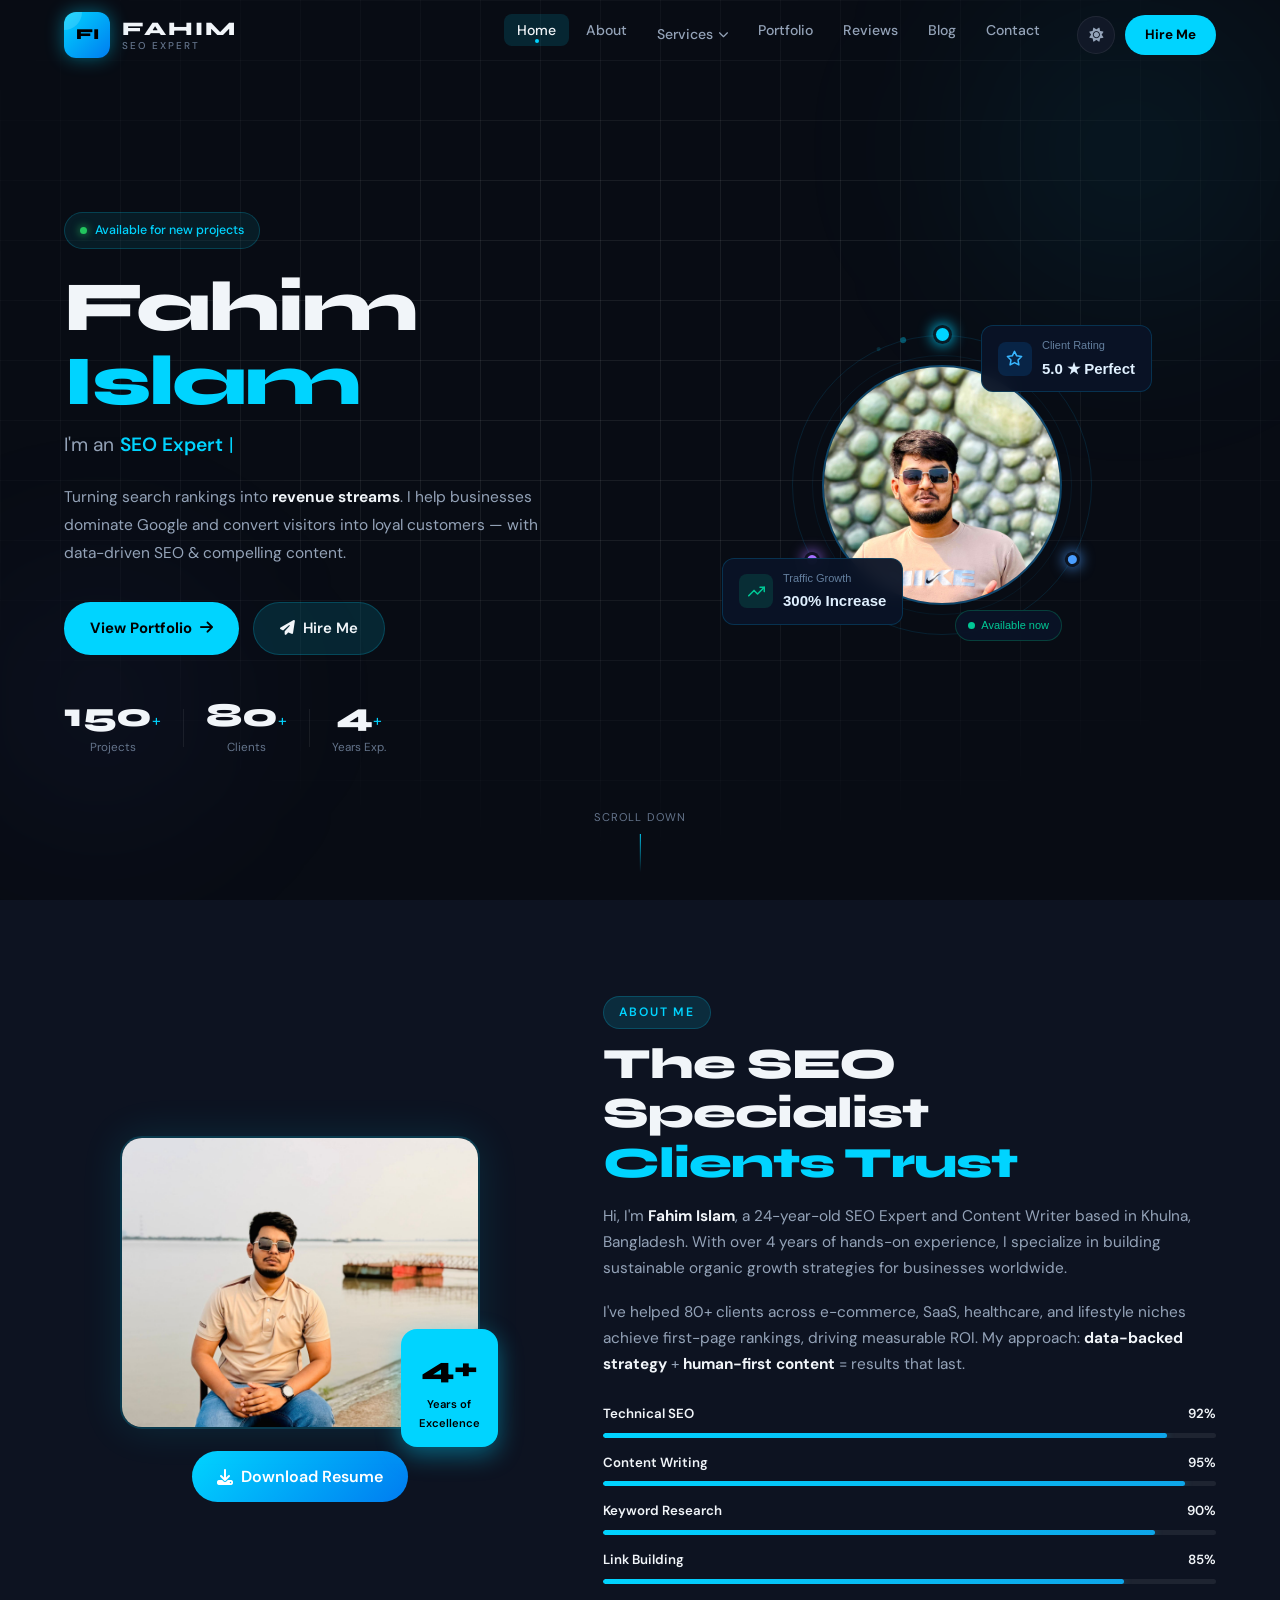
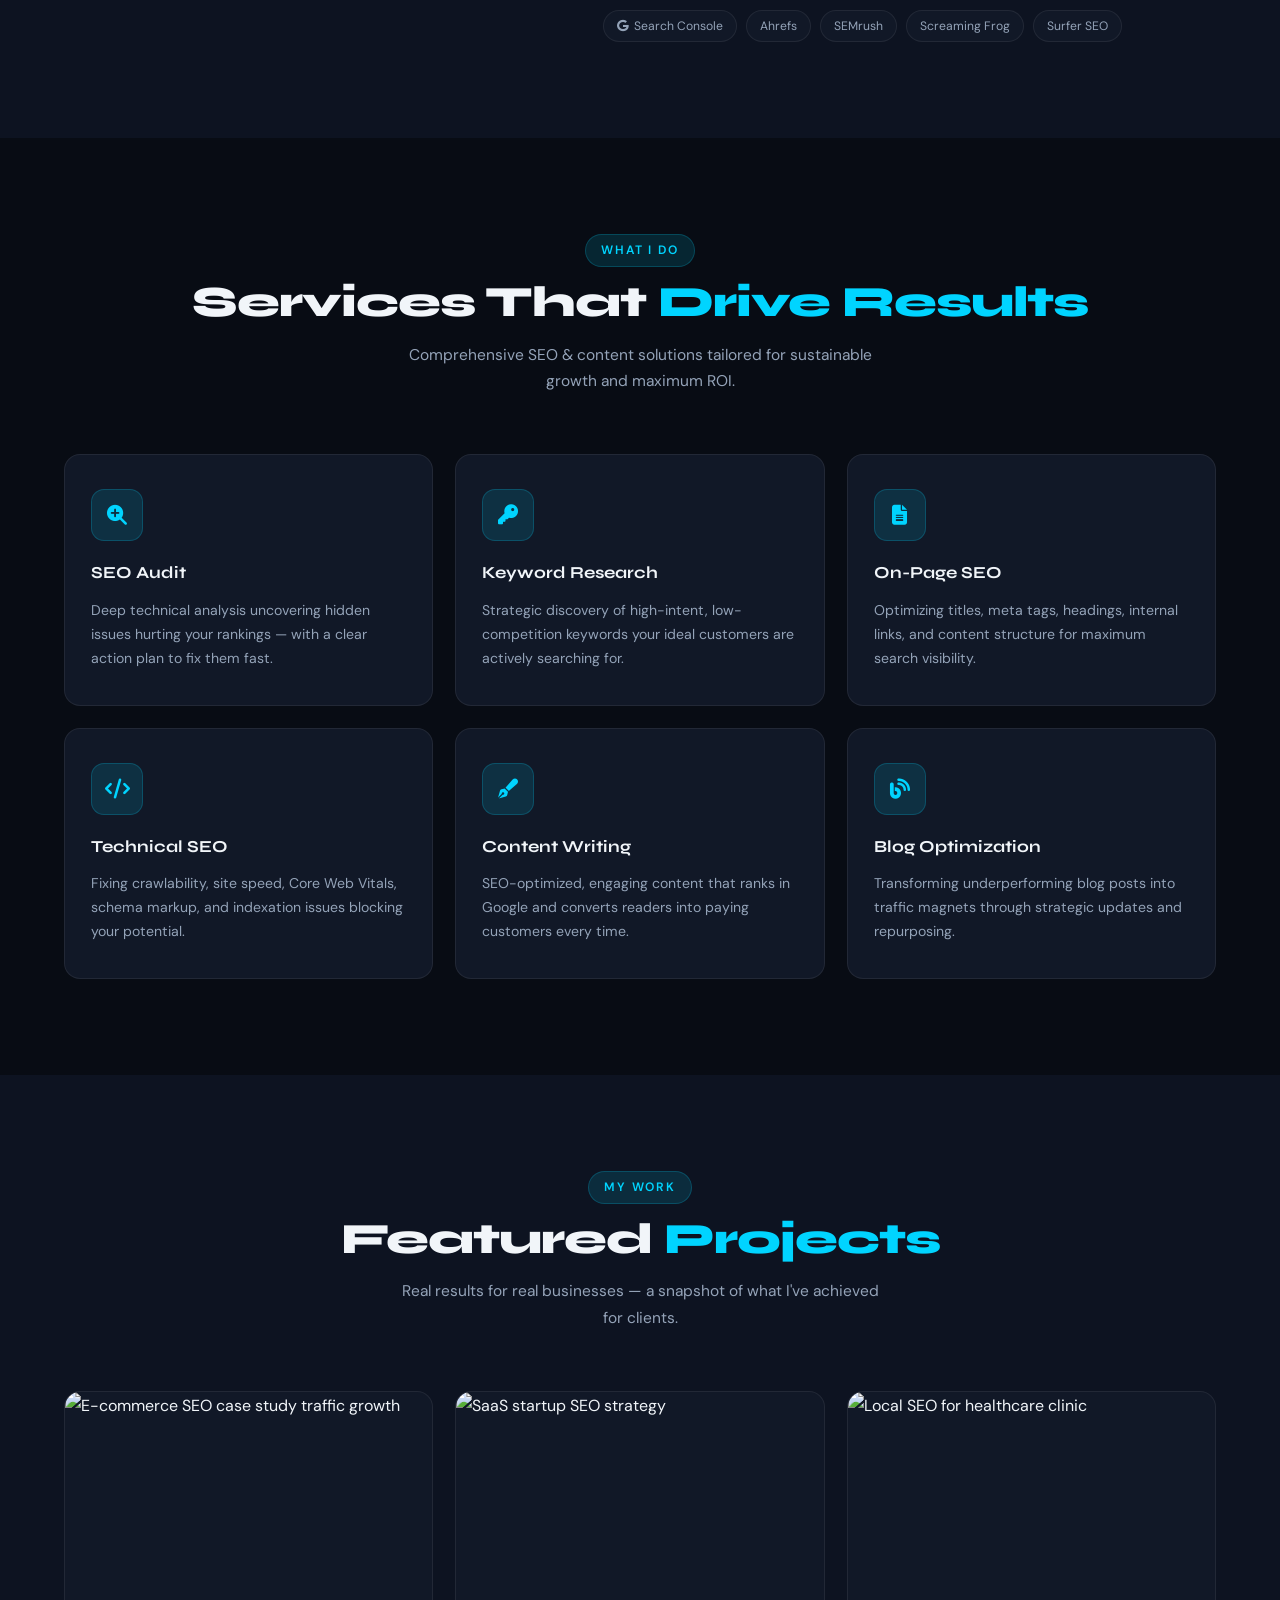
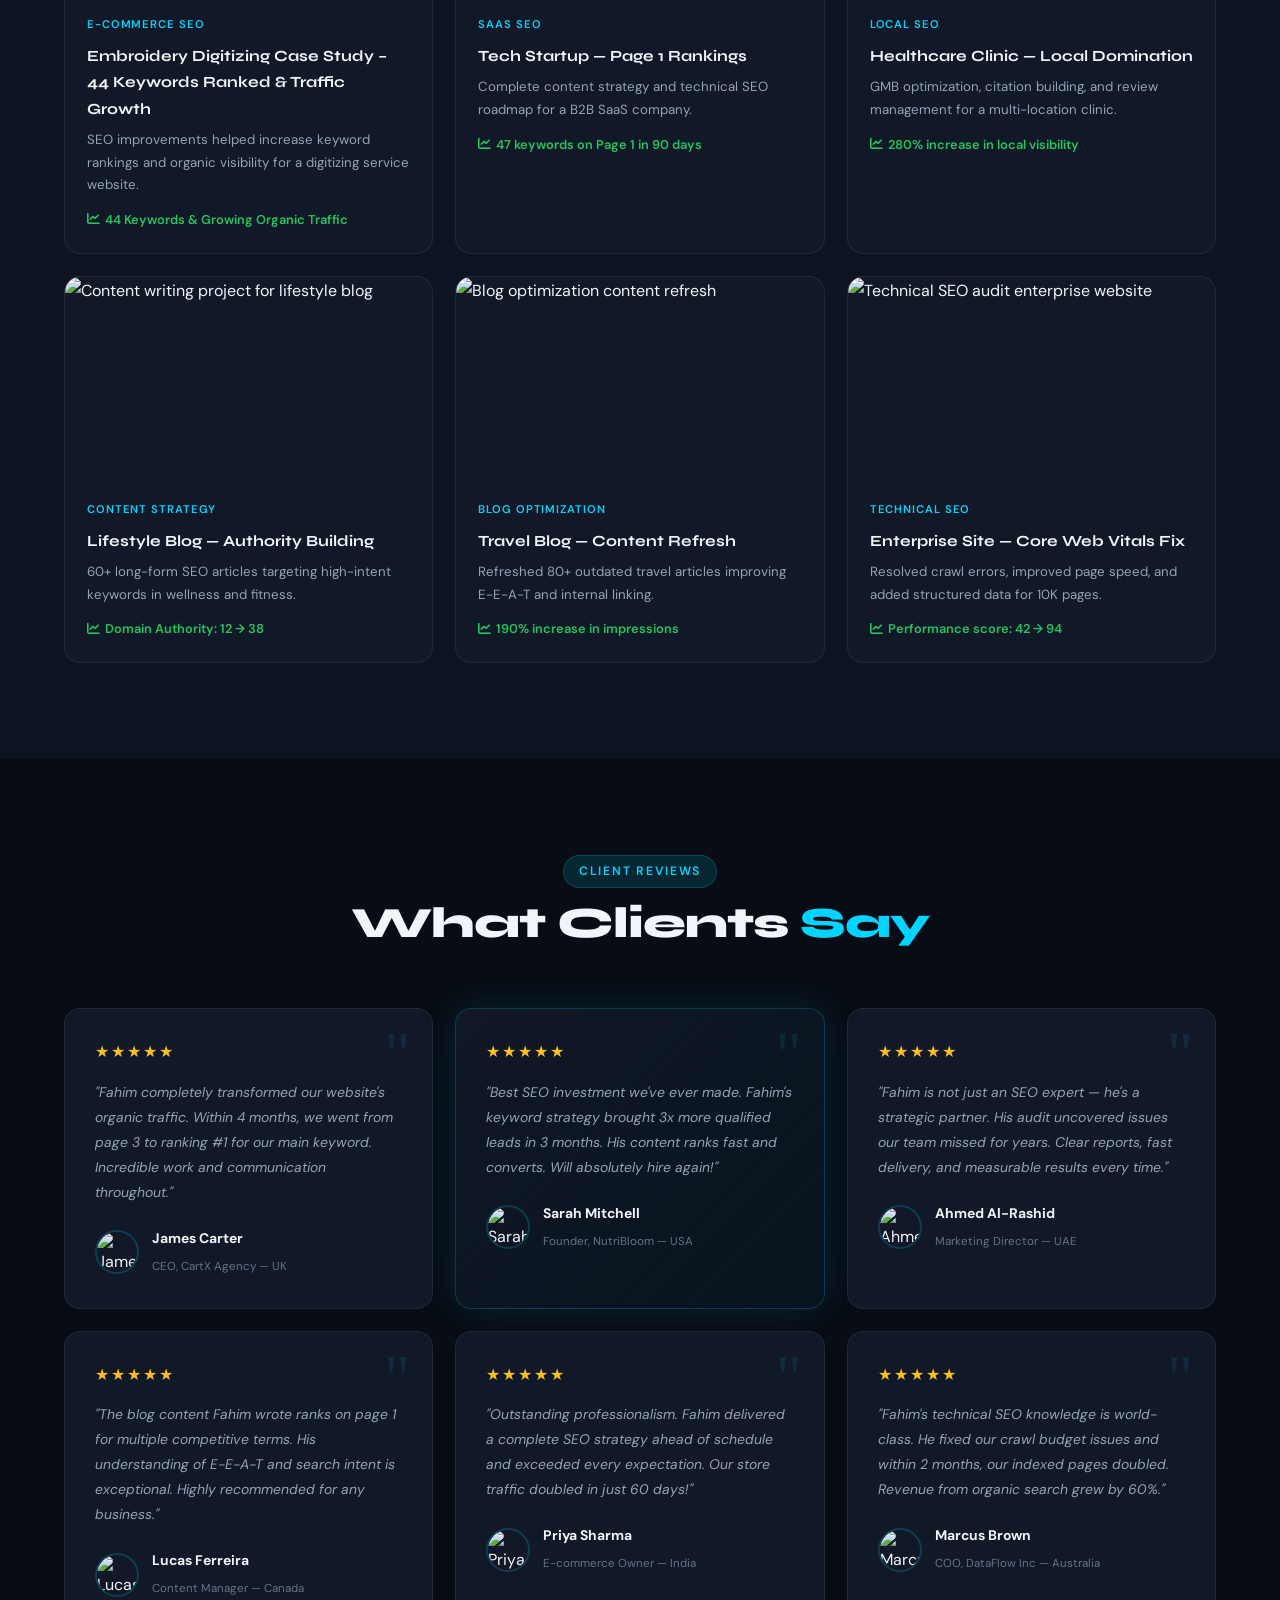
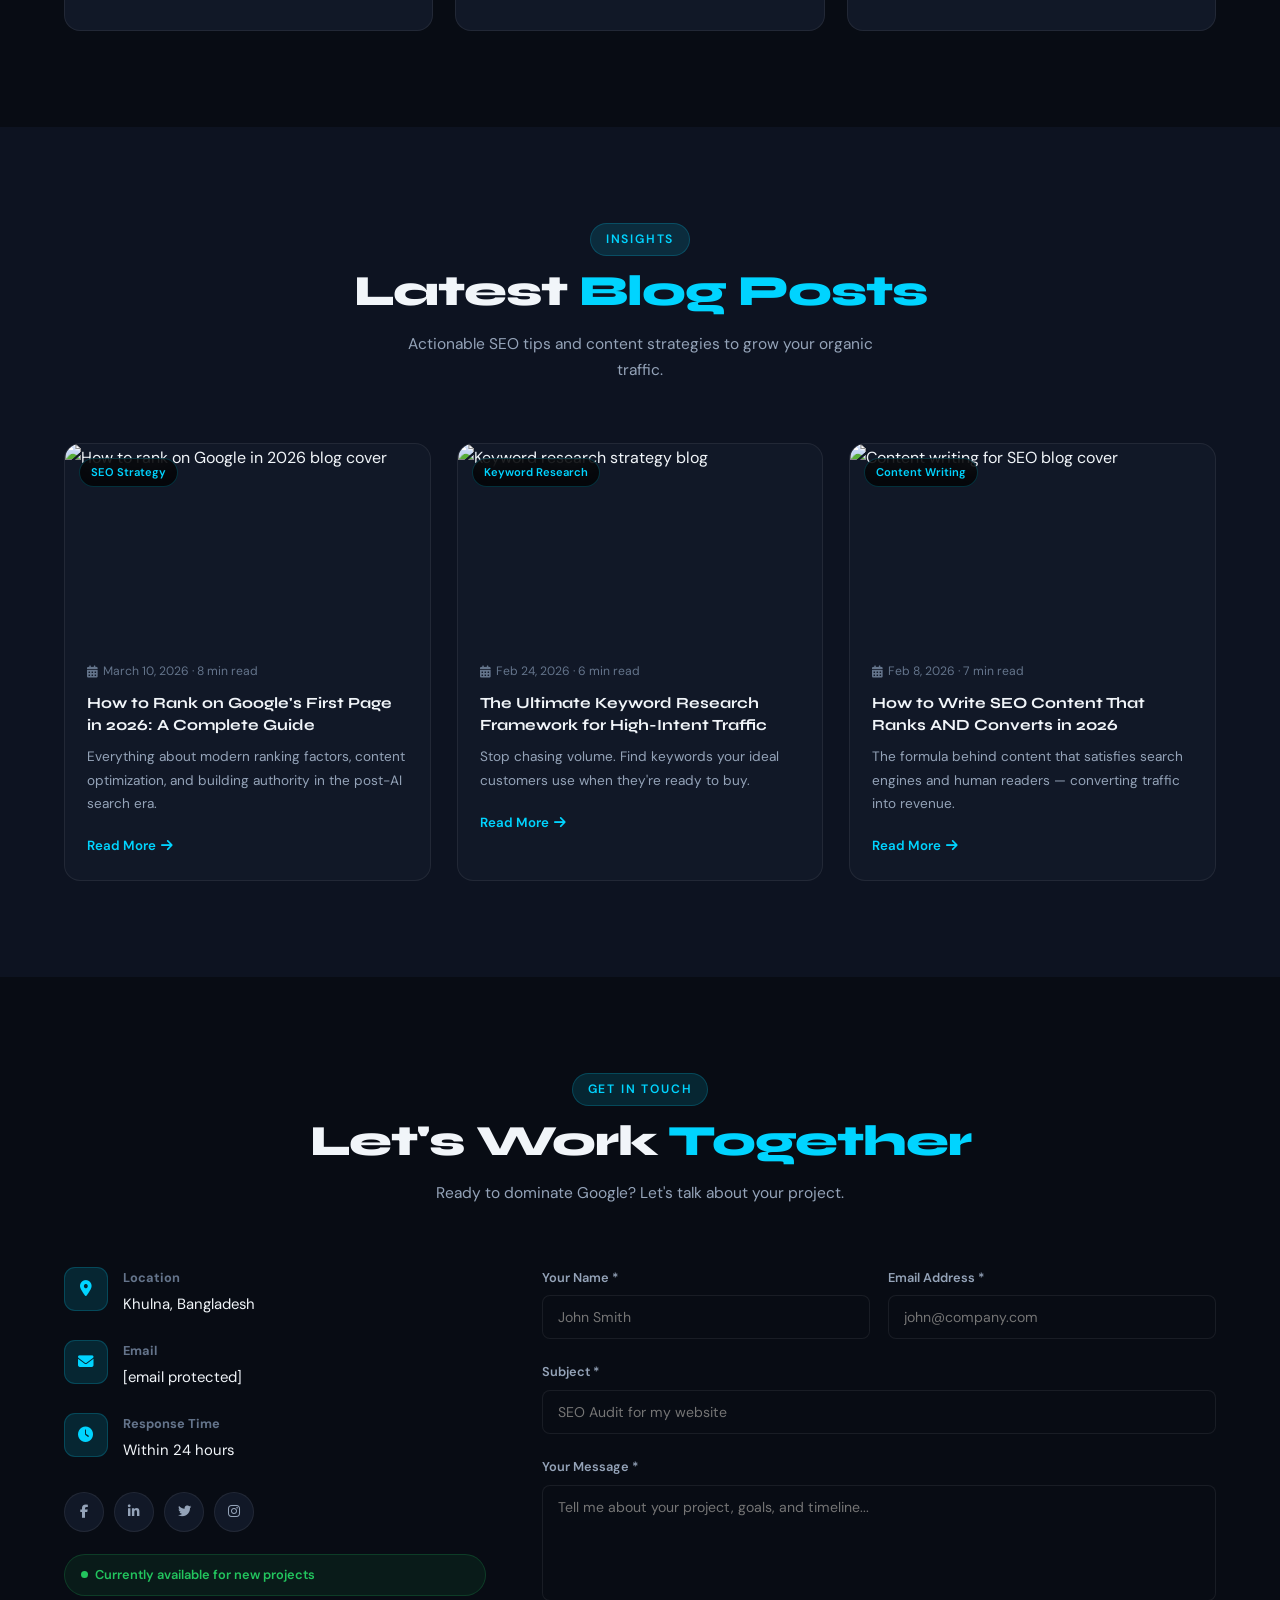
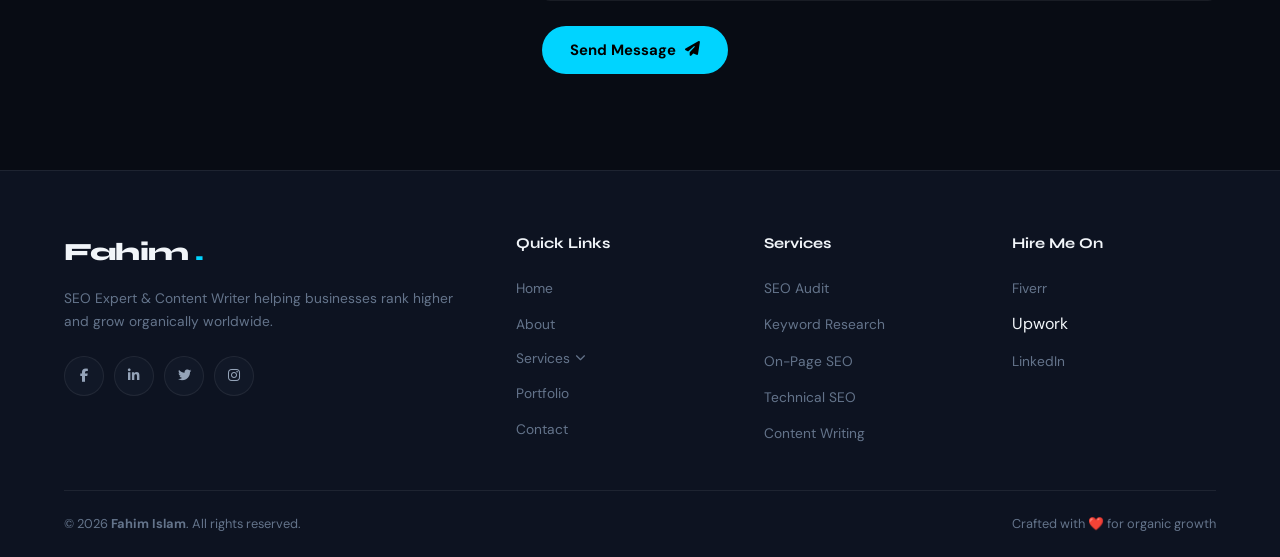
==== index.html @ 7d6234ba "Update index.html" ====
<!DOCTYPE html>
<html lang="en">
<head>
  <meta name="google-site-verification" content="8YjgM2MLPCrK8Hn7SFLuJ_CcFpWbkYkwNY6awWlaEVk" />
<meta charset="UTF-8"/>
<meta name="viewport" content="width=device-width,initial-scale=1.0"/>
<meta name="description" content="Fahim Islam is a professional SEO Expert & Content Writer helping businesses rank higher on Google and drive organic traffic."/>
<meta property="og:title" content="Fahim Islam | SEO Expert & Content Writer"/>
<meta property="og:description" content="Professional SEO Expert & Content Writer helping businesses grow organically."/>
<title>Fahim Islam | SEO Expert &amp; Content Writer</title>
<script type="application/ld+json">
{"@context":"https://schema.org","@type":"Person","name":"Fahim Islam","jobTitle":"SEO Expert & Content Writer","url":"https://fahimislam.com"}
</script>
<link rel="preconnect" href="https://fonts.googleapis.com"/>
<link href="https://fonts.googleapis.com/css2?family=Syne:wght@400;600;700;800&family=DM+Sans:ital,wght@0,300;0,400;0,500;0,600;1,400&display=swap" rel="stylesheet"/>
<link rel="stylesheet" href="https://cdnjs.cloudflare.com/ajax/libs/font-awesome/6.5.0/css/all.min.css"/>
<style>
:root{
  --bg:#080c14;--bg2:#0d1321;--card:#111827;--card2:#161f30;
  --ac:#00d4ff;--ac2:#0ea5e9;--glow:rgba(0,212,255,.13);--glow2:rgba(0,212,255,.28);
  --t1:#f1f5f9;--t2:#94a3b8;--t3:#64748b;
  --bd:rgba(255,255,255,.07);--bda:rgba(0,212,255,.2);
  --sh:0 4px 24px rgba(0,0,0,.4);--sg:0 0 40px rgba(0,212,255,.12);
  --r:16px;--r2:8px;--ff:'Syne',sans-serif;--fb:'DM Sans',sans-serif;
  --tr:all .35s cubic-bezier(.4,0,.2,1);--nh:70px;
}
body.light{
  --bg:#f8faff;--bg2:#eef2f9;--card:#fff;--card2:#f0f4ff;
  --ac:#0284c7;--ac2:#0369a1;--glow:rgba(2,132,199,.1);--glow2:rgba(2,132,199,.22);
  --t1:#0f172a;--t2:#475569;--t3:#94a3b8;
  --bd:rgba(0,0,0,.08);--bda:rgba(2,132,199,.25);
  --sh:0 4px 24px rgba(0,0,0,.08);--sg:0 0 40px rgba(2,132,199,.1);
}
*,*::before,*::after{box-sizing:border-box;margin:0;padding:0}
html{scroll-behavior:smooth}
body{font-family:var(--fb);background:var(--bg);color:var(--t1);line-height:1.7;overflow-x:hidden;transition:background .4s,color .4s}
::selection{background:var(--ac);color:#000}
img{max-width:100%;display:block}
a{text-decoration:none;color:inherit}
ul{list-style:none}
button{cursor:pointer;border:none;background:none;font-family:var(--fb)}
.ac{color:var(--ac)}
.wrap{max-width:1200px;margin:0 auto;padding:0 24px}
.sec{padding:96px 0}

/* SCROLL BAR */
#spb{position:fixed;top:0;left:0;height:3px;width:0;background:linear-gradient(90deg,var(--ac),var(--ac2));z-index:9999;box-shadow:0 0 8px var(--ac);transition:width .1s linear}

/* NAV */
nav{position:fixed;top:0;left:0;right:0;z-index:1000;height:var(--nh);transition:var(--tr)}
nav.sc{background:rgba(8,12,20,.93);backdrop-filter:blur(20px);border-bottom:1px solid var(--bd);box-shadow:0 4px 20px rgba(0,0,0,.3)}
body.light nav.sc{background:rgba(248,250,255,.93)}
.nc{max-width:1200px;margin:0 auto;padding:0 24px;height:100%;display:flex;align-items:center;gap:24px}
.logo{font-family:var(--ff);font-size:1.55rem;font-weight:800;letter-spacing:-.5px;display:flex;align-items:center;gap:6px;margin-right:auto}
.ld{width:8px;height:8px;border-radius:50%;background:var(--ac);box-shadow:0 0 10px var(--ac);animation:pulse 2s infinite}
@keyframes pulse{0%,100%{box-shadow:0 0 6px var(--ac)}50%{box-shadow:0 0 18px var(--ac)}}
.nl{display:flex;gap:4px}
.nl a{font-size:.88rem;font-weight:500;padding:7px 13px;border-radius:var(--r2);color:var(--t2);transition:var(--tr);position:relative}
.nl a:hover,.nl a.on{color:var(--t1);background:var(--glow)}
.nl a.on::after{content:'';position:absolute;bottom:3px;left:50%;transform:translateX(-50%);width:4px;height:4px;border-radius:50%;background:var(--ac)}
.na{display:flex;align-items:center;gap:10px}
.tt{width:38px;height:38px;border-radius:50%;background:var(--card);border:1px solid var(--bd);display:flex;align-items:center;justify-content:center;color:var(--t2);font-size:.88rem;transition:var(--tr)}
.tt:hover{color:var(--ac);border-color:var(--ac)}
.hn{padding:9px 20px;border-radius:50px;background:var(--ac);color:#000;font-weight:700;font-size:.84rem;transition:var(--tr);white-space:nowrap}
.hn:hover{transform:translateY(-2px);box-shadow:0 6px 20px var(--glow2)}
.hbg{display:none;flex-direction:column;gap:5px;width:34px;padding:3px}
.hbg span{display:block;height:2px;background:var(--t1);border-radius:2px;transition:var(--tr)}
.hbg.on span:nth-child(1){transform:translateY(7px) rotate(45deg)}
.hbg.on span:nth-child(2){opacity:0}
.hbg.on span:nth-child(3){transform:translateY(-7px) rotate(-45deg)}

/* ===== LOGO ===== */
.nav-logo{display:flex;align-items:center;gap:12px;margin-right:auto;text-decoration:none;flex-shrink:0}
.logo-icon-box{width:46px;height:46px;border-radius:12px;background:linear-gradient(135deg,#00d4ff 0%,#007cf0 100%);display:flex;align-items:center;justify-content:center;box-shadow:0 0 18px rgba(0,212,255,.45),0 4px 12px rgba(0,0,0,.4);flex-shrink:0;position:relative;overflow:hidden}
.logo-icon-box::before{content:'';position:absolute;top:-40%;left:-40%;width:80%;height:80%;background:rgba(255,255,255,.15);border-radius:50%;pointer-events:none}
.logo-icon-box span{font-family:var(--ff);font-size:.95rem;font-weight:800;color:#000;letter-spacing:-.5px;line-height:1;position:relative;z-index:1}
.logo-text-group{display:flex;flex-direction:column;gap:2px;line-height:1}
.logo-name{font-family:var(--ff);font-size:1.2rem;font-weight:800;color:var(--t1);letter-spacing:.1em;line-height:1;display:block}
.logo-role{font-family:var(--fb);font-size:.62rem;font-weight:500;color:var(--t3);letter-spacing:.2em;text-transform:uppercase;line-height:1;display:block}

/* HERO */
#home{min-height:100vh;display:flex;align-items:center;padding:var(--nh) 0 0;position:relative;overflow:hidden;background:var(--bg)}
.hgrid{position:absolute;inset:0;background-image:linear-gradient(var(--bd) 1px,transparent 1px),linear-gradient(90deg,var(--bd) 1px,transparent 1px);background-size:60px 60px;mask-image:radial-gradient(ellipse 80% 70% at 50% 40%,black 30%,transparent 80%)}
.orb{position:absolute;border-radius:50%;filter:blur(80px);pointer-events:none}
.o1{width:500px;height:500px;background:radial-gradient(circle,rgba(0,212,255,.08) 0%,transparent 70%);top:-100px;right:-100px}
.o2{width:400px;height:400px;background:radial-gradient(circle,rgba(99,102,241,.07) 0%,transparent 70%);bottom:0;left:-100px}
.hc{max-width:1200px;margin:0 auto;padding:80px 24px;display:grid;grid-template-columns:1fr 1fr;gap:56px;align-items:center;position:relative;z-index:1}
.badge{display:inline-flex;align-items:center;gap:8px;padding:7px 15px;border-radius:50px;background:rgba(0,212,255,.08);border:1px solid var(--bda);font-size:.78rem;color:var(--ac);margin-bottom:22px;font-weight:500}
.bd2{width:7px;height:7px;border-radius:50%;background:#22c55e;box-shadow:0 0 8px #22c55e;animation:blink 1.5s infinite}
@keyframes blink{0%,100%{opacity:1}50%{opacity:.3}}
.hn2{font-family:var(--ff);font-size:clamp(2.8rem,5.5vw,4.8rem);font-weight:800;line-height:1.05;letter-spacing:-2px;margin-bottom:10px}
.htw{font-size:clamp(.95rem,1.8vw,1.2rem);color:var(--t2);margin-bottom:22px;display:flex;align-items:center;gap:6px;flex-wrap:wrap}
.hty{color:var(--ac);font-weight:600}
.cur{color:var(--ac);animation:blink .8s infinite}
.htag{font-size:.97rem;color:var(--t2);max-width:480px;margin-bottom:34px;line-height:1.8}
.htag strong{color:var(--t1)}
.hcta{display:flex;gap:14px;flex-wrap:wrap;margin-bottom:44px}
.bp{display:inline-flex;align-items:center;gap:8px;padding:13px 26px;border-radius:50px;background:var(--ac);color:#000;font-weight:700;font-size:.93rem;transition:var(--tr)}
.bp:hover{transform:translateY(-3px);box-shadow:0 10px 30px var(--glow2)}
.bp i{transition:transform .3s}
.bp:hover i{transform:translateX(4px)}
.bs{display:inline-flex;align-items:center;gap:8px;padding:13px 26px;border-radius:50px;border:1px solid var(--bda);color:var(--t1);font-weight:600;font-size:.93rem;background:var(--glow);transition:var(--tr)}
.bs:hover{background:rgba(0,212,255,.1);border-color:var(--ac);transform:translateY(-3px)}
.hst{display:flex;gap:22px;align-items:center}
.st{text-align:center}
.sn{font-family:var(--ff);font-size:2.1rem;font-weight:800;color:var(--t1);line-height:1}
.sl{font-size:.73rem;color:var(--t3);display:block;margin-top:4px}
.sdiv{width:1px;height:38px;background:var(--bd)}
.hiw{position:relative;display:flex;justify-content:center;align-items:center}
.hir{position:absolute;width:400px;height:400px;border-radius:50%;border:1px solid var(--bda);animation:rot 20s linear infinite}
.hir::before{content:'';position:absolute;top:-4px;left:50%;width:8px;height:8px;border-radius:50%;background:var(--ac);box-shadow:0 0 12px var(--ac)}
@keyframes rot{to{transform:rotate(360deg)}}
.hic{width:340px;height:420px;border-radius:50% 50% 50% 50%/60% 60% 40% 40%;overflow:hidden;border:3px solid var(--bda);box-shadow:var(--sg);position:relative;z-index:1}
.hic img{width:100%;height:100%;object-fit:cover;object-position:center top}
.hcard{position:absolute;z-index:2;background:rgba(13,19,33,.88);border:1px solid var(--bda);backdrop-filter:blur(16px);border-radius:var(--r);padding:11px 16px;display:flex;align-items:center;gap:11px;box-shadow:var(--sh)}
body.light .hcard{background:rgba(255,255,255,.92)}
.hcard i{font-size:1.2rem;color:var(--ac)}
.hcard strong{display:block;font-size:.9rem;font-weight:700}
.hcard span{font-size:.7rem;color:var(--t3)}
.c1{bottom:55px;left:-15px;animation:fl 4s ease-in-out infinite}
.c2{top:75px;right:-15px;animation:fl 4s ease-in-out infinite 2s}
@keyframes fl{0%,100%{transform:translateY(0)}50%{transform:translateY(-10px)}}
.shi{position:absolute;bottom:28px;left:50%;transform:translateX(-50%);display:flex;flex-direction:column;align-items:center;gap:7px;font-size:.7rem;color:var(--t3);letter-spacing:.1em;text-transform:uppercase}
.shl{width:1px;height:38px;background:linear-gradient(to bottom,var(--ac),transparent);animation:scl 2s ease infinite}
@keyframes scl{0%{opacity:1;transform:scaleY(0);transform-origin:top}50%{opacity:1;transform:scaleY(1)}100%{opacity:0;transform:scaleY(1);transform-origin:bottom}}

/* SECTION HEADER */
.sh{text-align:center;margin-bottom:60px}
.slb{display:inline-block;font-size:.76rem;font-weight:600;text-transform:uppercase;letter-spacing:.15em;color:var(--ac);margin-bottom:11px;padding:5px 15px;border-radius:50px;background:var(--glow);border:1px solid var(--bda)}
.st2{font-family:var(--ff);font-size:clamp(1.7rem,3.8vw,2.7rem);font-weight:800;letter-spacing:-1px;line-height:1.15;margin-bottom:14px}
.ss{color:var(--t2);max-width:500px;margin:0 auto;font-size:.97rem}

/* ABOUT */
#about{background:var(--bg2)}
.ag{display:grid;grid-template-columns:1fr 1.3fr;gap:68px;align-items:center}
.aic{display:flex;flex-direction:column;align-items:center;gap:22px}
.aiw{position:relative;width:100%;max-width:360px}
.aiw img{width:100%;border-radius:22px;border:2px solid var(--bda);box-shadow:var(--sg);object-fit:cover}
.expb{position:absolute;bottom:-18px;right:-18px;background:var(--ac);color:#000;border-radius:var(--r);padding:14px 18px;text-align:center;box-shadow:0 8px 24px rgba(0,212,255,.4)}
.en{font-family:var(--ff);font-size:1.9rem;font-weight:800;display:block}
.el{font-size:.7rem;font-weight:600;display:block}
.bres{display:inline-flex;align-items:center;gap:9px;padding:11px 24px;border-radius:50px;border:1px solid var(--bda);color:var(--t1);background:var(--glow);font-weight:600;transition:var(--tr);margin-top:22px}
.bres:hover{background:var(--ac);color:#000;border-color:var(--ac)}
.at{color:var(--t2);margin-bottom:18px;font-size:.96rem}
.at strong{color:var(--t1)}
.skg{margin:26px 0;display:flex;flex-direction:column;gap:14px}
.ski .skh{display:flex;justify-content:space-between;font-size:.83rem;font-weight:600;margin-bottom:7px;color:var(--t1)}
.skb{height:5px;background:var(--bd);border-radius:10px;overflow:hidden}
.skf{height:100%;width:0;border-radius:10px;background:linear-gradient(90deg,var(--ac),var(--ac2));transition:width 1.2s cubic-bezier(.4,0,.2,1);box-shadow:0 0 8px var(--glow2)}
.tools{display:flex;gap:9px;flex-wrap:wrap;margin-top:6px}
.tg{padding:5px 13px;border-radius:50px;background:var(--card);border:1px solid var(--bd);font-size:.76rem;color:var(--t2);display:flex;align-items:center;gap:5px;transition:var(--tr)}
.tg:hover{border-color:var(--ac);color:var(--ac)}

/* SERVICES */
#services{background:var(--bg)}
.svg2{display:grid;grid-template-columns:repeat(3,1fr);gap:22px}
.svc{background:var(--card);border:1px solid var(--bd);border-radius:var(--r);padding:34px 26px;transition:var(--tr);position:relative;overflow:hidden}
.svc::before{content:'';position:absolute;top:0;left:0;right:0;height:2px;background:linear-gradient(90deg,var(--ac),transparent);transform:scaleX(0);transform-origin:left;transition:transform .4s}
.svc:hover{background:var(--card2);border-color:var(--bda);transform:translateY(-6px);box-shadow:var(--sg)}
.svc:hover::before{transform:scaleX(1)}
.si{width:52px;height:52px;border-radius:13px;background:var(--glow);border:1px solid var(--bda);display:flex;align-items:center;justify-content:center;font-size:1.25rem;color:var(--ac);margin-bottom:18px;transition:var(--tr)}
.svc:hover .si{background:var(--ac);color:#000}
.svc h3{font-family:var(--ff);font-size:1.05rem;font-weight:700;margin-bottom:11px}
.svc p{color:var(--t2);font-size:.88rem;line-height:1.7}
.sar{position:absolute;bottom:18px;right:22px;color:var(--ac);font-size:.83rem;opacity:0;transform:translateX(-8px);transition:var(--tr)}
.svc:hover .sar{opacity:1;transform:translateX(0)}

/* PORTFOLIO */
#portfolio{background:var(--bg2)}
.pg{display:grid;grid-template-columns:repeat(3,1fr);gap:22px}
.pc{background:var(--card);border-radius:var(--r);border:1px solid var(--bd);overflow:hidden;transition:var(--tr)}
.pc:hover{transform:translateY(-7px);box-shadow:var(--sg);border-color:var(--bda)}
.pi{height:195px;overflow:hidden;position:relative}
.pi img{width:100%;height:100%;object-fit:cover;transition:transform .6s ease;cursor:zoom-in}
.pc:hover .pi img{transform:scale(1.07)}
.po{position:absolute;inset:0;background:rgba(0,212,255,.12);display:flex;align-items:center;justify-content:center;opacity:0;transition:var(--tr)}
.pc:hover .po{opacity:1}
.plink{width:46px;height:46px;border-radius:50%;background:var(--ac);color:#000;display:flex;align-items:center;justify-content:center;transform:scale(.5);transition:transform .3s ease .1s;border:none;cursor:pointer;font-size:.9rem}
.pc:hover .plink{transform:scale(1)}
.pinfo{padding:22px}
.ptag{display:inline-block;font-size:.7rem;font-weight:600;text-transform:uppercase;letter-spacing:.08em;color:var(--ac);margin-bottom:9px}
.pinfo h3{font-family:var(--ff);font-size:.97rem;font-weight:700;margin-bottom:7px}
.pinfo p{color:var(--t2);font-size:.83rem;margin-bottom:12px}
.pr{font-size:.8rem;color:#22c55e;font-weight:600;display:flex;align-items:center;gap:5px}

/* TESTIMONIALS */
#testimonials{background:var(--bg)}
.tg2{display:grid;grid-template-columns:repeat(3,1fr);gap:22px}
.tc{background:var(--card);border-radius:var(--r);border:1px solid var(--bd);padding:30px;transition:var(--tr);position:relative}
.tc::before{content:'"';position:absolute;top:14px;right:22px;font-size:4rem;color:var(--ac);opacity:.1;font-family:Georgia,serif;line-height:1}
.tc.ft{border-color:var(--bda);background:linear-gradient(135deg,var(--card),rgba(0,212,255,.04));box-shadow:var(--sg)}
.tc:hover{transform:translateY(-5px);border-color:var(--bda)}
.ts{color:#fbbf24;font-size:.97rem;margin-bottom:14px;letter-spacing:2px}
.tc p{color:var(--t2);font-size:.87rem;line-height:1.8;margin-bottom:22px;font-style:italic}
.ta{display:flex;align-items:center;gap:13px}
.ta img{width:44px;height:44px;border-radius:50%;border:2px solid var(--bda);object-fit:cover}
.ta strong{display:block;font-size:.87rem;font-weight:700}
.ta span{font-size:.72rem;color:var(--t3)}

/* BLOG */
#blog{background:var(--bg2)}
.bg2{display:grid;grid-template-columns:repeat(3,1fr);gap:26px}
.bc{background:var(--card);border-radius:var(--r);border:1px solid var(--bd);overflow:hidden;transition:var(--tr)}
.bc:hover{transform:translateY(-6px);box-shadow:var(--sg);border-color:var(--bda)}
.bi{height:195px;overflow:hidden;position:relative}
.bi img{width:100%;height:100%;object-fit:cover;transition:transform .6s}
.bc:hover .bi img{transform:scale(1.06)}
.btg{position:absolute;top:14px;left:14px;padding:4px 11px;border-radius:50px;background:rgba(0,0,0,.72);backdrop-filter:blur(8px);color:var(--ac);font-size:.7rem;font-weight:600;border:1px solid var(--bda)}
.bct{padding:22px}
.bm{font-size:.76rem;color:var(--t3);margin-bottom:11px;display:flex;align-items:center;gap:5px}
.bct h3{font-family:var(--ff);font-size:.97rem;font-weight:700;margin-bottom:9px;line-height:1.4}
.bct p{color:var(--t2);font-size:.85rem;margin-bottom:16px}
.brm{display:inline-flex;align-items:center;gap:5px;color:var(--ac);font-size:.83rem;font-weight:600;transition:var(--tr)}
.brm:hover{gap:9px}
.brm i{transition:transform .3s}
.brm:hover i{transform:translateX(4px)}

/* CONTACT */
#contact{background:var(--bg)}
.cg{display:grid;grid-template-columns:1fr 1.6fr;gap:56px;align-items:start}
.ci{display:flex;flex-direction:column;gap:22px}
.cii{display:flex;align-items:flex-start;gap:15px}
.cion{width:44px;height:44px;border-radius:11px;flex-shrink:0;background:var(--glow);border:1px solid var(--bda);display:flex;align-items:center;justify-content:center;color:var(--ac);font-size:.97rem}
.cii strong{display:block;font-size:.8rem;color:var(--t3);margin-bottom:2px}
.cii span{color:var(--t1);font-size:.93rem}
.sl2{display:flex;gap:10px;flex-wrap:wrap;margin-top:6px}
.sli{width:40px;height:40px;border-radius:50%;background:var(--card);border:1px solid var(--bd);display:flex;align-items:center;justify-content:center;font-size:.83rem;color:var(--t2);transition:var(--tr)}
.sli:hover{background:var(--ac);color:#000;border-color:var(--ac);transform:translateY(-3px)}
.avb{display:inline-flex;align-items:center;gap:7px;padding:9px 16px;border-radius:50px;background:rgba(34,197,94,.08);border:1px solid rgba(34,197,94,.2);color:#22c55e;font-size:.8rem;font-weight:600}
.avd{width:7px;height:7px;border-radius:50%;background:#22c55e;animation:blink 1.5s infinite}
form.cf{background:var(--card);border-radius:var(--r);border:1px solid var(--bd);padding:36px;display:flex;flex-direction:column;gap:18px}
.fr{display:grid;grid-template-columns:1fr 1fr;gap:18px}
.fg{display:flex;flex-direction:column;gap:7px}
.fg label{font-size:.8rem;font-weight:600;color:var(--t2)}
.fg input,.fg textarea{padding:12px 15px;border-radius:var(--r2);background:var(--bg);border:1px solid var(--bd);color:var(--t1);font-family:var(--fb);font-size:.88rem;transition:var(--tr);resize:none}
.fg input:focus,.fg textarea:focus{outline:none;border-color:var(--ac);box-shadow:0 0 0 3px rgba(0,212,255,.1)}
.fe{font-size:.76rem;color:#f87171;min-height:15px}
.bsub{display:flex;align-items:center;justify-content:center;gap:9px;padding:14px 28px;border-radius:50px;background:var(--ac);color:#000;font-weight:700;font-size:.93rem;transition:var(--tr);margin-top:3px}
.bsub:hover{transform:translateY(-3px);box-shadow:0 10px 28px var(--glow2)}
.fok{display:none;padding:13px 18px;border-radius:var(--r2);background:rgba(34,197,94,.1);border:1px solid rgba(34,197,94,.3);color:#22c55e;font-size:.88rem;align-items:center;gap:9px}
.fok.show{display:flex}

/* FOOTER */
footer{background:var(--bg2);border-top:1px solid var(--bd);padding:60px 0 0}
.fg2{display:grid;grid-template-columns:2fr 1fr 1fr 1fr;gap:44px;margin-bottom:44px}
.fb2 p{color:var(--t3);font-size:.86rem;margin:14px 0 22px;line-height:1.7}
.fl h4{font-family:var(--ff);font-size:.93rem;font-weight:700;margin-bottom:18px}
.fl ul{display:flex;flex-direction:column;gap:9px}
.fl a{color:var(--t3);font-size:.86rem;transition:var(--tr)}
.fl a:hover{color:var(--ac);padding-left:5px}
.fbot{border-top:1px solid var(--bd);padding:22px 0;display:flex;justify-content:space-between;align-items:center;font-size:.8rem;color:var(--t3)}

/* NAV DROPDOWN */
.nav-dropdown-wrap{position:relative}
.nav-has-drop{display:flex;align-items:center;gap:5px}
.nav-caret{font-size:.65rem;transition:transform .3s}
.nav-dropdown-wrap:hover .nav-caret{transform:rotate(180deg)}
.nav-dropdown{position:absolute;top:calc(100% + 8px);left:0;min-width:180px;background:var(--card);border:1px solid var(--bda);border-radius:var(--r2);padding:6px;opacity:0;visibility:hidden;transform:translateY(-8px);transition:var(--tr);z-index:999;box-shadow:var(--sh)}
.nav-dropdown-wrap:hover .nav-dropdown{opacity:1;visibility:visible;transform:translateY(0)}
.nav-dropdown li a{display:flex;align-items:center;gap:9px;padding:9px 13px;border-radius:6px;font-size:.86rem;color:var(--t2);transition:var(--tr);white-space:nowrap}
.nav-dropdown li a:hover{color:var(--ac);background:var(--glow)}
.nav-dropdown li a i{font-size:.78rem;color:var(--ac);width:14px}

/* AOS */
[data-a]{opacity:0;transform:translateY(28px);transition:opacity .7s ease,transform .7s ease}
[data-a].in{opacity:1;transform:translateY(0)}
[data-d="1"]{transition-delay:.09s}
[data-d="2"]{transition-delay:.18s}

/* RESPONSIVE */
@media(max-width:1024px){
  .svg2,.pg,.tg2,.fg2{grid-template-columns:repeat(2,1fr)}
  .bg2{grid-template-columns:repeat(2,1fr)}
}
@media(max-width:900px){
  .hc{grid-template-columns:1fr;text-align:center;gap:44px}
  .hiw{order:-1}
  .htag{margin:0 auto 32px}
  .hcta,.hst{justify-content:center}
  .ag{grid-template-columns:1fr;gap:44px}
  .aic{max-width:380px;margin:0 auto}
  .cg{grid-template-columns:1fr}
  .hic{width:270px;height:330px}
  .hir{width:320px;height:320px}
  .c1{left:0}.c2{right:0}
}
@media(max-width:768px){
  .nl{position:fixed;top:var(--nh);left:0;right:0;background:var(--bg2);border-bottom:1px solid var(--bd);flex-direction:column;padding:18px;transform:translateY(-100%);opacity:0;transition:var(--tr);pointer-events:none}
  .nl.op{transform:translateY(0);opacity:1;pointer-events:all}
  .hbg{display:flex}
  .hn{display:none}
  .svg2,.pg,.tg2,.bg2{grid-template-columns:1fr}
  .fg2{grid-template-columns:1fr}
  .fr{grid-template-columns:1fr}
  .fbot{flex-direction:column;gap:7px;text-align:center}
  form.cf{padding:24px 18px}
  .nav-dropdown{position:static;opacity:1;visibility:visible;transform:none;box-shadow:none;border:none;background:rgba(0,212,255,.04);margin-top:4px;padding:4px 0 4px 12px}
  .sec{padding:70px 0}
}
@media(max-width:480px){
  .hic{width:220px;height:270px}
  .hir{width:265px;height:265px}
  .c1{bottom:28px;left:-8px}.c2{top:46px;right:-8px}
  .hcard{padding:8px 12px}
}






  @import url('https://fonts.googleapis.com/css2?family=Inter:wght@400;500;600;700&display=swap');
  *{box-sizing:border-box;margin:0;padding:0;}
  .scene{
    display:flex;align-items:center;justify-content:center;
    padding:60px 20px;
    /* background:#080c14; */
    border-radius:20px;
    min-height:420px;
    position:relative;
    overflow:hidden;
    font-family:'Inter',sans-serif;
  }
  .bg-grid{
    position:absolute;inset:0;
    background-image:
      linear-gradient(rgba(0,180,255,0.04) 1px,transparent 1px),
      linear-gradient(90deg,rgba(0,180,255,0.04) 1px,transparent 1px);
    background-size:40px 40px;
    pointer-events:none;
  }
  .bg-glow{
    position:absolute;
    width:500px;height:500px;
    border-radius:50%;
    background:radial-gradient(circle,rgba(0,140,255,0.07) 0%,transparent 70%);
    top:50%;left:50%;
    transform:translate(-50%,-50%);
    pointer-events:none;
  }
  .orbit-wrap{position:relative;width:300px;height:300px;}
  .ring{position:absolute;border-radius:50%;border:1px solid rgba(0,180,255,0.12);}
  .ring1{inset:0;}
  .ring2{inset:20px;border-color:rgba(0,180,255,0.07);}
  .spinner{position:absolute;inset:0;border-radius:50%;}
  @keyframes orbitSpin{
    from{transform:rotate(0deg);}
    to{transform:rotate(360deg);}
  }
  @keyframes pulseDot{
    0%,100%{opacity:1;transform:scale(1);}
    50%{opacity:0.6;transform:scale(0.75);}
  }
  @keyframes floatCard{
    0%,100%{transform:translateY(0px);}
    50%{transform:translateY(-6px);}
  }
  @keyframes fadeIn{
    from{opacity:0;transform:scale(0.92);}
    to{opacity:1;transform:scale(1);}
  }
  .avatar{
    position:absolute;inset:30px;border-radius:50%;
    background:linear-gradient(135deg,#0f1c2e,#162440);
    border:2px solid rgba(0,180,255,0.25);
    display:flex;align-items:center;justify-content:center;
    animation:fadeIn 0.6s ease both;overflow:hidden;
  }
  .avatar-inner{
    font-size:38px;font-weight:700;color:#1e90e8;
    text-shadow:0 0 30px rgba(0,160,255,0.3);
    letter-spacing:-1px;
  }
  .stat-badge{
    position:absolute;
    background:rgba(10,20,38,0.95);
    border:1px solid rgba(0,180,255,0.2);
    border-radius:12px;padding:10px 16px;
    display:flex;align-items:center;gap:10px;
    backdrop-filter:blur(8px);white-space:nowrap;z-index:10;
  }
  .badge-top-right{top:-10px;right:-60px;animation:floatCard 6s ease-in-out infinite;}
  .badge-bottom-left{bottom:10px;left:-70px;animation:floatCard 6s ease-in-out infinite;animation-delay:3s;}
  .badge-icon{
    width:34px;height:34px;border-radius:8px;
    display:flex;align-items:center;justify-content:center;font-size:17px;flex-shrink:0;
  }
  .badge-icon.blue{background:rgba(0,140,255,0.15);color:#38b6ff;}
  .badge-icon.teal{background:rgba(0,200,150,0.15);color:#00c896;}
  .badge-label{font-size:11px;color:rgba(160,200,240,0.6);margin-bottom:1px;}
  .badge-value{font-size:15px;font-weight:600;color:#e0f0ff;}
  .online-pill{
    position:absolute;bottom:-6px;right:30px;
    background:rgba(10,20,38,0.95);
    border:1px solid rgba(0,200,130,0.25);
    border-radius:20px;padding:5px 12px;
    display:flex;align-items:center;gap:6px;
    font-size:11px;color:#00c896;font-weight:500;z-index:10;
  }
  .pulse-dot{
    width:7px;height:7px;border-radius:50%;background:#00c896;
    animation:pulseDot 1.8s ease-in-out infinite;
  }
  
</style>


  <meta property="fb:app_id" content="966242223397117" />
    <meta property="og:url" content="https://fahim-islam.vercel.app/" 
/>
    <meta property="og:type" content="website" />
    <meta property="og:title" content="Fahim Islam| Content writer & SEO expert" />
    <meta property="og:description" content=" Content writer & SEO expert" />
    <meta property="og:image" content="https://fahim-islam.vercel.app/fahim-hero.jpg" />
    <meta property="og:image:width" content="1200" />
    <meta property="og:image:height" content="630" />
    <meta property="og:image:alt" content="Fahim Islam" />

    <link rel="canonical" href="https://fahim-islam.vercel.app/" />


</head>
<body>

<div id="spb"></div>

<nav id="nav">
  <div class="nc">
  <a href="#" class="nav-logo">
  <div class="logo-icon-box">
    <span>FI</span>
  </div>
  <div class="logo-text-group">
    <span class="logo-name">FAHIM</span>
    <span class="logo-role">SEO Expert</span>
  </div>
</a>
    <ul class="nl" id="nl">
      <li><a href="#home" class="on">Home</a></li>
      <li><a href="#about">About</a></li>
      <li class="nav-dropdown-wrap"><a href="#services" class="nav-has-drop">Services <i class="fas fa-chevron-down nav-caret"></i></a><ul class="nav-dropdown"><li><a href="seo-service.html"><i class="fas fa-search"></i> SEO Service</a></li></ul></li>
      <li><a href="#portfolio">Portfolio</a></li>
      <li><a href="#testimonials">Reviews</a></li>
      <li><a href="#blog">Blog</a></li>
      <li><a href="#contact">Contact</a></li>
    </ul>
    <div class="na">
      <button class="tt" id="tt" aria-label="Toggle theme"><i class="fas fa-sun" id="ti"></i></button>
      <a href="#contact" class="hn">Hire Me</a>
      <button class="hbg" id="hbg" aria-label="Menu"><span></span><span></span><span></span></button>
    </div>
  </div>
</nav>

<!-- HERO -->
<section id="home">
  <div class="hgrid"></div>
  <div class="orb o1"></div>
  <div class="orb o2"></div>
  <div class="hc">
    <div data-a>
      <div class="badge"><span class="bd2"></span>Available for new projects</div>
      <h1 class="hn2">Fahim <span class="ac">Islam</span></h1>
      <div class="htw">
        <span>I'm an </span><span class="hty" id="hty"></span><span class="cur">|</span>
      </div>
      <p class="htag">Turning search rankings into <strong>revenue streams</strong>. I help businesses dominate Google and convert visitors into loyal customers — with data-driven SEO &amp; compelling content.</p>
      <div class="hcta">
        <a href="#portfolio" class="bp"><span>View Portfolio</span><i class="fas fa-arrow-right"></i></a>
        <a href="#contact" class="bs"><i class="fas fa-paper-plane"></i><span>Hire Me</span></a>
      </div>
      <div class="hst">
        <div class="st"><span class="sn" data-t="150">0</span><span class="ac">+</span><span class="sl">Projects</span></div>
        <div class="sdiv"></div>
        <div class="st"><span class="sn" data-t="80">0</span><span class="ac">+</span><span class="sl">Clients</span></div>
        <div class="sdiv"></div>
        <div class="st"><span class="sn" data-t="4">0</span><span class="ac">+</span><span class="sl">Years Exp.</span></div>
      </div>
    </div>
    <!-- <div class="hiw" data-a data-d="1">
      <div class="hir"></div>
      <div class="hic">
        <img src="[data-uri]" alt="Fahim Islam SEO Expert and Content Writer"/>
      </div>
      <div class="hcard c1"><i class="fas fa-chart-line"></i><div><strong>300%</strong><span>Traffic Growth</span></div></div>
      <div class="hcard c2"><i class="fas fa-star"></i><div><strong>5.0 ★</strong><span>Client Rating</span></div></div>
    </div> -->
    <div class="scene">
 
  <div class="orbit-wrap">
    <div class="ring ring1"></div>
    <div class="ring ring2"></div>
    <div class="spinner" id="sp1"></div>
    <div class="avatar"><div class="avatar-inner"><img src="../fahim-hero.jpg" /> </div></div>
    <div class="stat-badge badge-top-right">
      <div class="badge-icon blue">
        <svg width="17" height="17" viewBox="0 0 24 24" fill="none" stroke="#38b6ff" stroke-width="2.2" stroke-linecap="round" stroke-linejoin="round"><polygon points="12 2 15.09 8.26 22 9.27 17 14.14 18.18 21.02 12 17.77 5.82 21.02 7 14.14 2 9.27 8.91 8.26 12 2"/></svg>
      </div>
      <div>
        <div class="badge-label">Client Rating</div>
        <div class="badge-value">5.0 ★ Perfect</div>
      </div>
    </div>
    <div class="stat-badge badge-bottom-left">
      <div class="badge-icon teal">
        <svg width="17" height="17" viewBox="0 0 24 24" fill="none" stroke="#00c896" stroke-width="2.2" stroke-linecap="round" stroke-linejoin="round"><polyline points="23 6 13.5 15.5 8.5 10.5 1 18"/><polyline points="17 6 23 6 23 12"/></svg>
      </div>
      <div>
        <div class="badge-label">Traffic Growth</div>
        <div class="badge-value">300% Increase</div>
      </div>
    </div>
    <div class="online-pill">
      <div class="pulse-dot"></div>
      Available now
    </div>
  </div>
</div>
  </div>
  <div class="shi"><span>Scroll Down</span><div class="shl"></div></div>
</section>

<!-- ABOUT -->
<section id="about" class="sec">
  <div class="wrap">
    <div class="ag">
      <div class="aic" data-a>
        <div class="aiw">
          <img src="[data-uri]" alt="Fahim Islam sitting by the riverside, SEO professional"/>
          <div class="expb"><span class="en">4+</span><span class="el">Years of<br/>Excellence</span></div>
        </div>
 <a href="resume.pdf" download
style="
display:inline-flex;
align-items:center;
gap:8px;
padding:12px 25px;
border-radius:30px;
background:linear-gradient(135deg,#00d4ff,#007cf0);
color:#fff;
text-decoration:none;
font-weight:600;
">
  <i class="fas fa-download"></i>
  Download Resume
</a>
      </div>
      <div data-a data-d="1">
        <div class="slb">About Me</div>
        <h2 class="st2">The SEO Specialist <br/><span class="ac">Clients Trust</span></h2>
        <p class="at">Hi, I'm <strong>Fahim Islam</strong>, a 24-year-old SEO Expert and Content Writer based in Khulna, Bangladesh. With over 4 years of hands-on experience, I specialize in building sustainable organic growth strategies for businesses worldwide.</p>
        <p class="at">I've helped 80+ clients across e-commerce, SaaS, healthcare, and lifestyle niches achieve first-page rankings, driving measurable ROI. My approach: <strong>data-backed strategy</strong> + <strong>human-first content</strong> = results that last.</p>
        <div class="skg">
          <div class="ski"><div class="skh"><span>Technical SEO</span><span>92%</span></div><div class="skb"><div class="skf" data-w="92"></div></div></div>
          <div class="ski"><div class="skh"><span>Content Writing</span><span>95%</span></div><div class="skb"><div class="skf" data-w="95"></div></div></div>
          <div class="ski"><div class="skh"><span>Keyword Research</span><span>90%</span></div><div class="skb"><div class="skf" data-w="90"></div></div></div>
          <div class="ski"><div class="skh"><span>Link Building</span><span>85%</span></div><div class="skb"><div class="skf" data-w="85"></div></div></div>
        </div>
        <div class="tools">
          <span class="tg"><i class="fab fa-google"></i>Search Console</span>
          <span class="tg">Ahrefs</span><span class="tg">SEMrush</span>
          <span class="tg">Screaming Frog</span><span class="tg">Surfer SEO</span>
        </div>
      </div>
    </div>
  </div>
</section>

<!-- SERVICES -->
<section id="services" class="sec">
  <div class="wrap">
    <div class="sh" data-a>
      <div class="slb">What I Do</div>
      <h2 class="st2">Services That <span class="ac">Drive Results</span></h2>
      <p class="ss">Comprehensive SEO &amp; content solutions tailored for sustainable growth and maximum ROI.</p>
    </div>
    <div class="svg2">
      <div class="svc" data-a><div class="si"><i class="fas fa-search-plus"></i></div><h3>SEO Audit</h3><p>Deep technical analysis uncovering hidden issues hurting your rankings — with a clear action plan to fix them fast.</p><div class="sar"><i class="fas fa-arrow-right"></i></div></div>
      <div class="svc" data-a data-d="1"><div class="si"><i class="fas fa-key"></i></div><h3>Keyword Research</h3><p>Strategic discovery of high-intent, low-competition keywords your ideal customers are actively searching for.</p><div class="sar"><i class="fas fa-arrow-right"></i></div></div>
      <div class="svc" data-a data-d="2"><div class="si"><i class="fas fa-file-alt"></i></div><h3>On-Page SEO</h3><p>Optimizing titles, meta tags, headings, internal links, and content structure for maximum search visibility.</p><div class="sar"><i class="fas fa-arrow-right"></i></div></div>
      <div class="svc" data-a><div class="si"><i class="fas fa-code"></i></div><h3>Technical SEO</h3><p>Fixing crawlability, site speed, Core Web Vitals, schema markup, and indexation issues blocking your potential.</p><div class="sar"><i class="fas fa-arrow-right"></i></div></div>
      <div class="svc" data-a data-d="1"><div class="si"><i class="fas fa-pen-fancy"></i></div><h3>Content Writing</h3><p>SEO-optimized, engaging content that ranks in Google and converts readers into paying customers every time.</p><div class="sar"><i class="fas fa-arrow-right"></i></div></div>
      <div class="svc" data-a data-d="2"><div class="si"><i class="fas fa-blog"></i></div><h3>Blog Optimization</h3><p>Transforming underperforming blog posts into traffic magnets through strategic updates and repurposing.</p><div class="sar"><i class="fas fa-arrow-right"></i></div></div>
    </div>
  </div>
</section>

<!-- PORTFOLIO -->
<section id="portfolio" class="sec">
  <div class="wrap">
    <div class="sh" data-a>
      <div class="slb">My Work</div>
      <h2 class="st2">Featured <span class="ac">Projects</span></h2>
      <p class="ss">Real results for real businesses — a snapshot of what I've achieved for clients.</p>
    </div>
    <div class="pg">
      <div class="pc" data-a>
        <div class="pi">
          <img src="embroidery-digitizing-keyword.png" alt="E-commerce SEO case study traffic growth" class="lb-img" data-caption="Embroidery Digitizing Case Study – 44 Keywords Ranked & Traffic Growth"/>
          <div class="po">
            <button class="plink lb-btn" data-img="embroidery-digitizing-keyword.png" data-caption="Embroidery Digitizing Case Study – 44 Keywords Ranked & Traffic Growth">
              <i class="fas fa-search-plus"></i>
            </button>
          </div>
        </div>
        <div class="pinfo">
          <span class="ptag">E-Commerce SEO</span>
          <h3>Embroidery Digitizing Case Study – 44 Keywords Ranked & Traffic Growth</h3>
          <p>SEO improvements helped increase keyword rankings and organic visibility for a digitizing service website.</p>
          <div class="pr">
            <i class="fas fa-chart-line"></i> 44 Keywords & Growing Organic Traffic
          </div>
        </div>
      </div>
      <div class="pc" data-a data-d="1">
        <div class="pi"><img src="https://images.unsplash.com/photo-1460925895917-afdab827c52f?w=600&q=80" alt="SaaS startup SEO strategy" class="lb-img" data-caption="Tech Startup — Page 1 Rankings"/><div class="po"><button class="plink lb-btn" data-img="https://images.unsplash.com/photo-1460925895917-afdab827c52f?w=1200&q=90" data-caption="Tech Startup — Page 1 Rankings"><i class="fas fa-search-plus"></i></button></div></div>
        <div class="pinfo"><span class="ptag">SaaS SEO</span><h3>Tech Startup — Page 1 Rankings</h3><p>Complete content strategy and technical SEO roadmap for a B2B SaaS company.</p><div class="pr"><i class="fas fa-chart-line"></i> 47 keywords on Page 1 in 90 days</div></div>
      </div>
      <div class="pc" data-a data-d="2">
        <div class="pi"><img src="https://images.unsplash.com/photo-1504868584819-f8e8b4b6d7e3?w=600&q=80" alt="Local SEO for healthcare clinic" class="lb-img" data-caption="Healthcare Clinic — Local Domination"/><div class="po"><button class="plink lb-btn" data-img="https://images.unsplash.com/photo-1504868584819-f8e8b4b6d7e3?w=1200&q=90" data-caption="Healthcare Clinic — Local Domination"><i class="fas fa-search-plus"></i></button></div></div>
        <div class="pinfo"><span class="ptag">Local SEO</span><h3>Healthcare Clinic — Local Domination</h3><p>GMB optimization, citation building, and review management for a multi-location clinic.</p><div class="pr"><i class="fas fa-chart-line"></i> 280% increase in local visibility</div></div>
      </div>
      <div class="pc" data-a>
        <div class="pi"><img src="https://images.unsplash.com/photo-1486312338219-ce68d2c6f44d?w=600&q=80" alt="Content writing project for lifestyle blog" class="lb-img" data-caption="Lifestyle Blog — Authority Building"/><div class="po"><button class="plink lb-btn" data-img="https://images.unsplash.com/photo-1486312338219-ce68d2c6f44d?w=1200&q=90" data-caption="Lifestyle Blog — Authority Building"><i class="fas fa-search-plus"></i></button></div></div>
        <div class="pinfo"><span class="ptag">Content Strategy</span><h3>Lifestyle Blog — Authority Building</h3><p>60+ long-form SEO articles targeting high-intent keywords in wellness and fitness.</p><div class="pr"><i class="fas fa-chart-line"></i> Domain Authority: 12 → 38</div></div>
      </div>
      <div class="pc" data-a data-d="1">
        <div class="pi"><img src="https://images.unsplash.com/photo-1499750310107-5fef28a66643?w=600&q=80" alt="Blog optimization content refresh" class="lb-img" data-caption="Travel Blog — Content Refresh"/><div class="po"><button class="plink lb-btn" data-img="https://images.unsplash.com/photo-1499750310107-5fef28a66643?w=1200&q=90" data-caption="Travel Blog — Content Refresh"><i class="fas fa-search-plus"></i></button></div></div>
        <div class="pinfo"><span class="ptag">Blog Optimization</span><h3>Travel Blog — Content Refresh</h3><p>Refreshed 80+ outdated travel articles improving E-E-A-T and internal linking.</p><div class="pr"><i class="fas fa-chart-line"></i> 190% increase in impressions</div></div>
      </div>
      <div class="pc" data-a data-d="2">
        <div class="pi"><img src="https://images.unsplash.com/photo-1551288049-bebda4e38f71?w=600&q=80" alt="Technical SEO audit enterprise website" class="lb-img" data-caption="Enterprise Site — Core Web Vitals Fix"/><div class="po"><button class="plink lb-btn" data-img="https://images.unsplash.com/photo-1551288049-bebda4e38f71?w=1200&q=90" data-caption="Enterprise Site — Core Web Vitals Fix"><i class="fas fa-search-plus"></i></button></div></div>
        <div class="pinfo"><span class="ptag">Technical SEO</span><h3>Enterprise Site — Core Web Vitals Fix</h3><p>Resolved crawl errors, improved page speed, and added structured data for 10K pages.</p><div class="pr"><i class="fas fa-chart-line"></i> Performance score: 42 → 94</div></div>
      </div>
    </div>
  </div>
</section>

<!-- LIGHTBOX MODAL -->
<div id="lb-overlay" style="display:none;position:fixed;inset:0;z-index:9999;background:rgba(0,0,0,0.92);backdrop-filter:blur(8px);align-items:center;justify-content:center;padding:20px;">
  <button id="lb-close" style="position:absolute;top:20px;right:24px;background:rgba(255,255,255,0.1);border:1px solid rgba(255,255,255,0.2);color:#fff;width:44px;height:44px;border-radius:50%;font-size:1.2rem;cursor:pointer;display:flex;align-items:center;justify-content:center;transition:all .2s;">✕</button>
  <button id="lb-prev" style="position:absolute;left:20px;top:50%;transform:translateY(-50%);background:rgba(0,212,255,0.15);border:1px solid rgba(0,212,255,0.3);color:#00d4ff;width:48px;height:48px;border-radius:50%;font-size:1.3rem;cursor:pointer;display:flex;align-items:center;justify-content:center;transition:all .2s;">‹</button>
  <button id="lb-next" style="position:absolute;right:20px;top:50%;transform:translateY(-50%);background:rgba(0,212,255,0.15);border:1px solid rgba(0,212,255,0.3);color:#00d4ff;width:48px;height:48px;border-radius:50%;font-size:1.3rem;cursor:pointer;display:flex;align-items:center;justify-content:center;transition:all .2s;">›</button>
  <div style="max-width:900px;width:100%;text-align:center;">
    <img id="lb-img" src="" alt="" style="max-width:100%;max-height:80vh;border-radius:12px;border:1px solid rgba(0,212,255,0.2);box-shadow:0 0 60px rgba(0,212,255,0.15);object-fit:contain;"/>
    <p id="lb-caption" style="color:#94a3b8;margin-top:14px;font-size:.9rem;letter-spacing:.02em;"></p>
    <p id="lb-counter" style="color:#64748b;margin-top:6px;font-size:.78rem;"></p>
  </div>
</div>

<!-- TESTIMONIALS -->
<section id="testimonials" class="sec">
  <div class="wrap">
    <div class="sh" data-a>
      <div class="slb">Client Reviews</div>
      <h2 class="st2">What Clients <span class="ac">Say</span></h2>
    </div>
    <div class="tg2">
      <div class="tc" data-a><div class="ts">★★★★★</div><p>"Fahim completely transformed our website's organic traffic. Within 4 months, we went from page 3 to ranking #1 for our main keyword. Incredible work and communication throughout."</p><div class="ta"><img src="https://images.unsplash.com/photo-1568602471122-7832951cc4c5?w=60&q=80" alt="James Carter client"/><div><strong>James Carter</strong><span>CEO, CartX Agency — UK</span></div></div></div>
      <div class="tc ft" data-a data-d="1"><div class="ts">★★★★★</div><p>"Best SEO investment we've ever made. Fahim's keyword strategy brought 3x more qualified leads in 3 months. His content ranks fast and converts. Will absolutely hire again!"</p><div class="ta"><img src="https://images.unsplash.com/photo-1580489944761-15a19d654956?w=60&q=80" alt="Sarah Mitchell client"/><div><strong>Sarah Mitchell</strong><span>Founder, NutriBloom — USA</span></div></div></div>
      <div class="tc" data-a data-d="2"><div class="ts">★★★★★</div><p>"Fahim is not just an SEO expert — he's a strategic partner. His audit uncovered issues our team missed for years. Clear reports, fast delivery, and measurable results every time."</p><div class="ta"><img src="https://images.unsplash.com/photo-1566492031773-4f4e44671857?w=60&q=80" alt="Ahmed Al-Rashid client"/><div><strong>Ahmed Al-Rashid</strong><span>Marketing Director — UAE</span></div></div></div>
      <div class="tc" data-a><div class="ts">★★★★★</div><p>"The blog content Fahim wrote ranks on page 1 for multiple competitive terms. His understanding of E-E-A-T and search intent is exceptional. Highly recommended for any business."</p><div class="ta"><img src="https://images.unsplash.com/photo-1527980965255-d3b416303d12?w=60&q=80" alt="Lucas Ferreira client"/><div><strong>Lucas Ferreira</strong><span>Content Manager — Canada</span></div></div></div>
      <div class="tc" data-a data-d="1"><div class="ts">★★★★★</div><p>"Outstanding professionalism. Fahim delivered a complete SEO strategy ahead of schedule and exceeded every expectation. Our store traffic doubled in just 60 days!"</p><div class="ta"><img src="https://images.unsplash.com/photo-1607746882042-944635dfe10e?w=60&q=80" alt="Priya Sharma client"/><div><strong>Priya Sharma</strong><span>E-commerce Owner — India</span></div></div></div>
      <div class="tc" data-a data-d="2"><div class="ts">★★★★★</div><p>"Fahim's technical SEO knowledge is world-class. He fixed our crawl budget issues and within 2 months, our indexed pages doubled. Revenue from organic search grew by 60%."</p><div class="ta"><img src="https://images.unsplash.com/photo-1500648767791-00dcc994a43e?w=60&q=80" alt="Marcus Brown client"/><div><strong>Marcus Brown</strong><span>COO, DataFlow Inc — Australia</span></div></div></div>
    </div>
  </div>
</section>

<!-- BLOG -->
<section id="blog" class="sec">
  <div class="wrap">
    <div class="sh" data-a>
      <div class="slb">Insights</div>
      <h2 class="st2">Latest <span class="ac">Blog Posts</span></h2>
      <p class="ss">Actionable SEO tips and content strategies to grow your organic traffic.</p>
    </div>
    <div class="bg2">
      <div class="bc" data-a>
        <div class="bi"><img src="https://images.unsplash.com/photo-1432821596592-e2c18b78144f?w=600&q=80" alt="How to rank on Google in 2026 blog cover"/><span class="btg">SEO Strategy</span></div>
        <div class="bct"><div class="bm"><i class="fas fa-calendar-alt"></i> March 10, 2026 · 8 min read</div><h3>How to Rank on Google's First Page in 2026: A Complete Guide</h3><p>Everything about modern ranking factors, content optimization, and building authority in the post-AI search era.</p><a href="#" class="brm">Read More <i class="fas fa-arrow-right"></i></a></div>
      </div>
      <div class="bc" data-a data-d="1">
        <div class="bi"><img src="https://images.unsplash.com/photo-1553484771-371a605b060b?w=600&q=80" alt="Keyword research strategy blog"/><span class="btg">Keyword Research</span></div>
        <div class="bct"><div class="bm"><i class="fas fa-calendar-alt"></i> Feb 24, 2026 · 6 min read</div><h3>The Ultimate Keyword Research Framework for High-Intent Traffic</h3><p>Stop chasing volume. Find keywords your ideal customers use when they're ready to buy.</p><a href="#" class="brm">Read More <i class="fas fa-arrow-right"></i></a></div>
      </div>
      <div class="bc" data-a data-d="2">
        <div class="bi"><img src="https://images.unsplash.com/photo-1516321318423-f06f85e504b3?w=600&q=80" alt="Content writing for SEO blog cover"/><span class="btg">Content Writing</span></div>
        <div class="bct"><div class="bm"><i class="fas fa-calendar-alt"></i> Feb 8, 2026 · 7 min read</div><h3>How to Write SEO Content That Ranks AND Converts in 2026</h3><p>The formula behind content that satisfies search engines and human readers — converting traffic into revenue.</p><a href="#" class="brm">Read More <i class="fas fa-arrow-right"></i></a></div>
      </div>
    </div>
  </div>
</section>

<!-- CONTACT -->
<section id="contact" class="sec">
  <div class="wrap">
    <div class="sh" data-a>
      <div class="slb">Get In Touch</div>
      <h2 class="st2">Let's Work <span class="ac">Together</span></h2>
      <p class="ss">Ready to dominate Google? Let's talk about your project.</p>
    </div>
    <div class="cg">
      <div class="ci" data-a>
        <div class="cii"><div class="cion"><i class="fas fa-map-marker-alt"></i></div><div><strong>Location</strong><span>Khulna, Bangladesh</span></div></div>
        <div class="cii"><div class="cion"><i class="fas fa-envelope"></i></div><div><strong>Email</strong><span><a href="/cdn-cgi/l/email-protection" class="__cf_email__" data-cfemail="e98f8f88818084809a858884ddd9dad0a98e84888085c78a8684">[email&#160;protected]</a></span></div></div>
        <div class="cii"><div class="cion"><i class="fas fa-clock"></i></div><div><strong>Response Time</strong><span>Within 24 hours</span></div></div>
        <div class="sl2">
         <a href="https://www.facebook.com/fahim.islam4.07/" target="_blank" rel="noopener noreferrer" class="sli">
  <i class="fab fa-facebook-f"></i>
</a>

<a href="https://www.linkedin.com/in/fahim-islam-content-writer/" target="_blank" rel="noopener noreferrer" class="sli">
  <i class="fab fa-linkedin-in"></i>
</a>

<a href="https://x.com/FIslamislam0" target="_blank" rel="noopener noreferrer" class="sli">
  <i class="fab fa-twitter"></i>
</a>

<a href="https://www.instagram.com/fahimislam4039/" target="_blank" rel="noopener noreferrer" class="sli">
  <i class="fab fa-instagram"></i>
</a>
        </div>
        <div class="avb"><span class="avd"></span>Currently available for new projects</div>
      </div>
      
   <form action="https://formspree.io/f/mpqoqjwa" method="POST">

  <div class="fr">

    <div class="fg">
      <label for="nm">Your Name *</label>
      <input type="text" id="nm" name="name" placeholder="John Smith" required/>
      <span class="fe" id="ne"></span>
    </div>

    <div class="fg">
      <label for="em">Email Address *</label>
      <input type="email" id="em" name="email" placeholder="john@company.com" required/>
      <span class="fe" id="ee"></span>
    </div>

  </div>

  <div class="fg">
    <label for="su">Subject *</label>
    <input type="text" id="su" name="subject" placeholder="SEO Audit for my website" required/>
    <span class="fe" id="se"></span>
  </div>

  <div class="fg">
    <label for="ms">Your Message *</label>
    <textarea id="ms" name="message" rows="5" placeholder="Tell me about your project, goals, and timeline..." required></textarea>
    <span class="fe" id="me"></span>
  </div>

  <!-- Optional: Email subject -->
  <input type="hidden" name="_subject" value="New Message from Portfolio">

  <button type="submit" class="bsub">
    <span id="sbt">Send Message</span>
    <i class="fas fa-paper-plane"></i>
  </button>

  <div class="fok" id="fok">
    <i class="fas fa-check-circle"></i>
    Message sent! I'll reply within 24 hours.
  </div>

</form>
    </div>
  </div>
</section>

<!-- FOOTER -->
<footer>
  <div class="wrap">
    <div class="fg2">
      <div class="fb2">
        <a href="#home" class="logo">Fahim<span class="ac">.</span></a>
        <p>SEO Expert &amp; Content Writer helping businesses rank higher and grow organically worldwide.</p>
        <div class="sl2">
          <a href="https://www.facebook.com/fahim.islam4.07/" target="_blank" rel="noopener noreferrer" class="sli">
  <i class="fab fa-facebook-f"></i>
</a>

<a href="https://www.linkedin.com/in/fahim-islam-content-writer/" target="_blank" rel="noopener noreferrer" class="sli">
  <i class="fab fa-linkedin-in"></i>
</a>

<a href="https://x.com/FIslamislam0" target="_blank" rel="noopener noreferrer" class="sli">
  <i class="fab fa-twitter"></i>
</a>

<a href="https://www.instagram.com/fahimislam4039/" target="_blank" rel="noopener noreferrer" class="sli">
  <i class="fab fa-instagram"></i>
</a>
        </div>
      </div>
      <div class="fl"><h4>Quick Links</h4><ul><li><a href="#home">Home</a></li><li><a href="#about">About</a></li><li class="nav-dropdown-wrap"><a href="#services" class="nav-has-drop">Services <i class="fas fa-chevron-down nav-caret"></i></a><ul class="nav-dropdown"><li><a href="seo-service.html"><i class="fas fa-search"></i> SEO Service</a></li></ul></li><li><a href="#portfolio">Portfolio</a></li><li><a href="#contact">Contact</a></li></ul></div>
      <div class="fl"><h4>Services</h4><ul><li><a href="#">SEO Audit</a></li><li><a href="#">Keyword Research</a></li><li><a href="#">On-Page SEO</a></li><li><a href="#">Technical SEO</a></li><li><a href="#">Content Writing</a></li></ul></div>
      <div class="fl"><h4>Hire Me On</h4><ul><li> <a href="https://www.fiverr.com/users/fahimislam4039/" target="_blank">Fiverr</a></li><li  <a href="https://www.upwork.com/freelancers/~019b06335b61bf6f0c" target="_blank" rel="noopener noreferrer">
    Upwork</a></li><li><a href="https://www.linkedin.com/in/fahim-islam-content-writer/" target="_blank">LinkedIn</a></li></ul></div>
    </div>
    <div class="fbot">
      <p>© 2026 <strong>Fahim Islam</strong>. All rights reserved.</p>
      <p>Crafted with ❤️ for organic growth</p>
    </div>
  </div>
</footer>

<script data-cfasync="false" src="/cdn-cgi/scripts/5c5dd728/cloudflare-static/email-decode.min.js"></script>
  <script>
'use strict';
// THEME
const tt=document.getElementById('tt'),ti=document.getElementById('ti'),body=document.body;
const sv=localStorage.getItem('th')||'dark';
if(sv==='light'){body.classList.add('light');ti.className='fas fa-moon';}
tt.addEventListener('click',()=>{
  const l=body.classList.toggle('light');
  ti.className=l?'fas fa-moon':'fas fa-sun';
  localStorage.setItem('th',l?'light':'dark');
});

// SCROLL PROGRESS
const spb=document.getElementById('spb');
window.addEventListener('scroll',()=>{
  const p=(window.scrollY/(document.documentElement.scrollHeight-window.innerHeight))*100;
  spb.style.width=p+'%';
},{passive:true});

// STICKY NAV
const nav=document.getElementById('nav');
window.addEventListener('scroll',()=>nav.classList.toggle('sc',window.scrollY>40),{passive:true});

// HAMBURGER
const hbg=document.getElementById('hbg'),nl=document.getElementById('nl');
hbg.addEventListener('click',()=>{hbg.classList.toggle('on');nl.classList.toggle('op');});
nl.querySelectorAll('a').forEach(a=>a.addEventListener('click',()=>{hbg.classList.remove('on');nl.classList.remove('op');}));

// ACTIVE NAV
const secs=document.querySelectorAll('section[id]'),links=document.querySelectorAll('.nl a');
function upLinks(){
  const sp=window.scrollY+100;
  secs.forEach(s=>{
    if(sp>=s.offsetTop&&sp<s.offsetTop+s.offsetHeight){
      links.forEach(l=>l.classList.remove('on'));
      const a=document.querySelector('.nl a[href="#'+s.id+'"]');
      if(a)a.classList.add('on');
    }
  });
}
window.addEventListener('scroll',upLinks,{passive:true});

// TYPING
const hty=document.getElementById('hty');
const words=['SEO Expert','Content Writer','Rank Builder','Growth Hacker','Digital Marketer'];
let wi=0,ci=0,del=false;
function type(){
  const w=words[wi];
  hty.textContent=del?w.substring(0,ci-1):w.substring(0,ci+1);
  del?ci--:ci++;
  let d=del?60:110;
  if(!del&&ci===w.length){d=2000;del=true;}
  else if(del&&ci===0){del=false;wi=(wi+1)%words.length;d=300;}
  setTimeout(type,d);
}
type();

// COUNTERS
function animCnt(el,t){
  let v=0;const s=t/(1800/16);
  const i=setInterval(()=>{v+=s;if(v>=t){v=t;clearInterval(i);}el.textContent=Math.floor(v);},16);
}
const snums=document.querySelectorAll('.sn[data-t]');
let ct=false;
new IntersectionObserver(e=>{if(e[0].isIntersecting&&!ct){ct=true;snums.forEach(el=>animCnt(el,+el.dataset.t));}},{threshold:.5}).observe(document.getElementById('home'));

// SKILL BARS
document.querySelectorAll('.skf').forEach(el=>{
  new IntersectionObserver(e=>{if(e[0].isIntersecting){el.style.width=el.dataset.w+'%';}e[0].target.observer&&e[0].target.observer.unobserve(e[0].target);},{threshold:.3}).observe(el);
});

// AOS
const aos=document.querySelectorAll('[data-a]');
const ob=new IntersectionObserver(entries=>{
  entries.forEach(e=>{if(e.isIntersecting){e.target.classList.add('in');ob.unobserve(e.target);}});
},{threshold:.1,rootMargin:'0px 0px -60px 0px'});
aos.forEach(el=>ob.observe(el));

// FORM
const cf=document.getElementById('cf'),fok=document.getElementById('fok');
function vf(id,eid,msg){
  const f=document.getElementById(id),e=document.getElementById(eid),v=f.value.trim();
  if(!v){e.textContent=msg;f.style.borderColor='#f87171';return false;}
  if(id==='em'&&!/^[^\s@]+@[^\s@]+\.[^\s@]+$/.test(v)){e.textContent='Enter a valid email.';f.style.borderColor='#f87171';return false;}
  e.textContent='';f.style.borderColor='';return true;
}
['nm','em','su','ms'].forEach(id=>{
  const el=document.getElementById(id);
  if(el)el.addEventListener('input',()=>{if(el.value.trim()){const e=document.getElementById(id[0]+'e');if(e)e.textContent='';el.style.borderColor='';}});
});
cf.addEventListener('submit',async e=>{
  e.preventDefault();
  if(!vf('nm','ne','Please enter your name.')||!vf('em','ee','Please enter your email.')||!vf('su','se','Please enter a subject.')||!vf('ms','me','Please write your message.'))return;
  const btn=cf.querySelector('.bsub'),sbt=document.getElementById('sbt');
  btn.style.opacity='.7';btn.style.pointerEvents='none';sbt.textContent='Sending...';
  await new Promise(r=>setTimeout(r,1800));
  btn.style.opacity='';btn.style.pointerEvents='';sbt.textContent='Send Message';
  cf.reset();fok.classList.add('show');
  setTimeout(()=>fok.classList.remove('show'),6000);
});

// LIGHTBOX
(function(){
  // Build images array from all portfolio cards
  function getImages(){
    const imgs = [];
    document.querySelectorAll('#portfolio .pi').forEach(pi => {
      const img = pi.querySelector('img');
      const btn = pi.querySelector('.lb-btn');
      if(img){
        imgs.push({
          src: btn ? btn.dataset.img : img.src,
          caption: btn ? btn.dataset.caption : (img.alt || '')
        });
      }
    });
    return imgs;
  }

  function openLightbox(index){
    const images = getImages();
    let current = index;
    const overlay = document.getElementById('lb-overlay');
    const lbImg = document.getElementById('lb-img');
    const lbCaption = document.getElementById('lb-caption');
    const lbCounter = document.getElementById('lb-counter');

    function show(i){
      lbImg.style.opacity='0';
      lbImg.style.transform='scale(0.95)';
      setTimeout(()=>{
        lbImg.src = images[i].src;
        lbCaption.textContent = images[i].caption;
        lbCounter.textContent = (i+1)+' / '+images.length;
        lbImg.style.transition='opacity .3s,transform .3s';
        lbImg.style.opacity='1';
        lbImg.style.transform='scale(1)';
      },120);
    }

    overlay.style.display='flex';
    document.body.style.overflow='hidden';
    show(current);

    document.getElementById('lb-prev').onclick=()=>{ current=(current-1+images.length)%images.length; show(current); };
    document.getElementById('lb-next').onclick=()=>{ current=(current+1)%images.length; show(current); };
    document.getElementById('lb-close').onclick=close;
    overlay.onclick=e=>{ if(e.target===overlay) close(); };

    function close(){
      overlay.style.display='none';
      document.body.style.overflow='';
    }

    function onKey(e){
      if(e.key==='Escape') close();
      if(e.key==='ArrowLeft'){ current=(current-1+images.length)%images.length; show(current); }
      if(e.key==='ArrowRight'){ current=(current+1)%images.length; show(current); }
    }
    document.addEventListener('keydown', onKey);
    overlay._cleanup = ()=> document.removeEventListener('keydown', onKey);
  }

  // Attach click to each portfolio image area (both img and button)
  document.querySelectorAll('#portfolio .pi').forEach((pi, i) => {
    pi.style.cursor = 'zoom-in';
    pi.addEventListener('click', () => openLightbox(i));
  });
})();

// SMOOTH SCROLL
document.querySelectorAll('a[href^="#"]').forEach(a=>a.addEventListener('click',e=>{
  const t=document.querySelector(a.getAttribute('href'));
  if(!t)return;e.preventDefault();
  window.scrollTo({top:t.getBoundingClientRect().top+window.scrollY-76,behavior:'smooth'});
}));

</script>
  <script>
  const sp = document.getElementById('sp1');
  const cx = 150, cy = 150;

  const dots = [
    {size:13, color:'#00d4ff', shadow:'rgba(0,212,255,0.9)', offset:0},
    {size:9,  color:'#4a9eff', shadow:'rgba(74,158,255,0.8)', offset:120},
    {size:10, color:'#a56eff', shadow:'rgba(165,110,255,0.8)', offset:240},
  ];

  dots.forEach(d => {
    const wrap = document.createElement('div');
    wrap.style.cssText = `position:absolute;inset:0;border-radius:50%;animation:orbitSpin 18s linear infinite;`;
    const dot = document.createElement('div');
    const half = d.size / 2;
    dot.style.cssText = `
      position:absolute;
      width:${d.size}px;height:${d.size}px;
      border-radius:50%;
      background:${d.color};
      box-shadow:0 0 0 3px rgba(8,12,20,0.8), 0 0 14px 4px ${d.shadow};
      top:${-half}px;
      left:${cx - half}px;
      transform:rotate(${d.offset}deg);
      transform-origin:${half}px ${cy + half}px;
    `;
    wrap.appendChild(dot);
    sp.appendChild(wrap);
  });

  const trailDots = [
    {size:6, color:'rgba(0,212,255,0.35)', offset:15},
    {size:4, color:'rgba(0,212,255,0.15)', offset:25},
  ];

  trailDots.forEach(d => {
    const wrap = document.createElement('div');
    wrap.style.cssText = `position:absolute;inset:0;border-radius:50%;animation:orbitSpin 18s linear infinite;`;
    const dot = document.createElement('div');
    const half = d.size / 2;
    dot.style.cssText = `
      position:absolute;
      width:${d.size}px;height:${d.size}px;
      border-radius:50%;
      background:${d.color};
      top:${-half}px;
      left:${cx - half}px;
      transform:rotate(${-d.offset}deg);
      transform-origin:${half}px ${cy + half}px;
    `;
    wrap.appendChild(dot);
    sp.appendChild(wrap);
  });
</script>
<!--Start of Tawk.to Script-->
<script type="text/javascript">
var Tawk_API=Tawk_API||{}, Tawk_LoadStart=new Date();
(function(){
var s1=document.createElement("script"),s0=document.getElementsByTagName("script")[0];
s1.async=true;
s1.src='https://embed.tawk.to/69ccf4e106df4f1c3140f9c1/1jl49p4mv';
s1.charset='UTF-8';
s1.setAttribute('crossorigin','*');
s0.parentNode.insertBefore(s1,s0);
})();
</script>
<!--End of Tawk.to Script-->
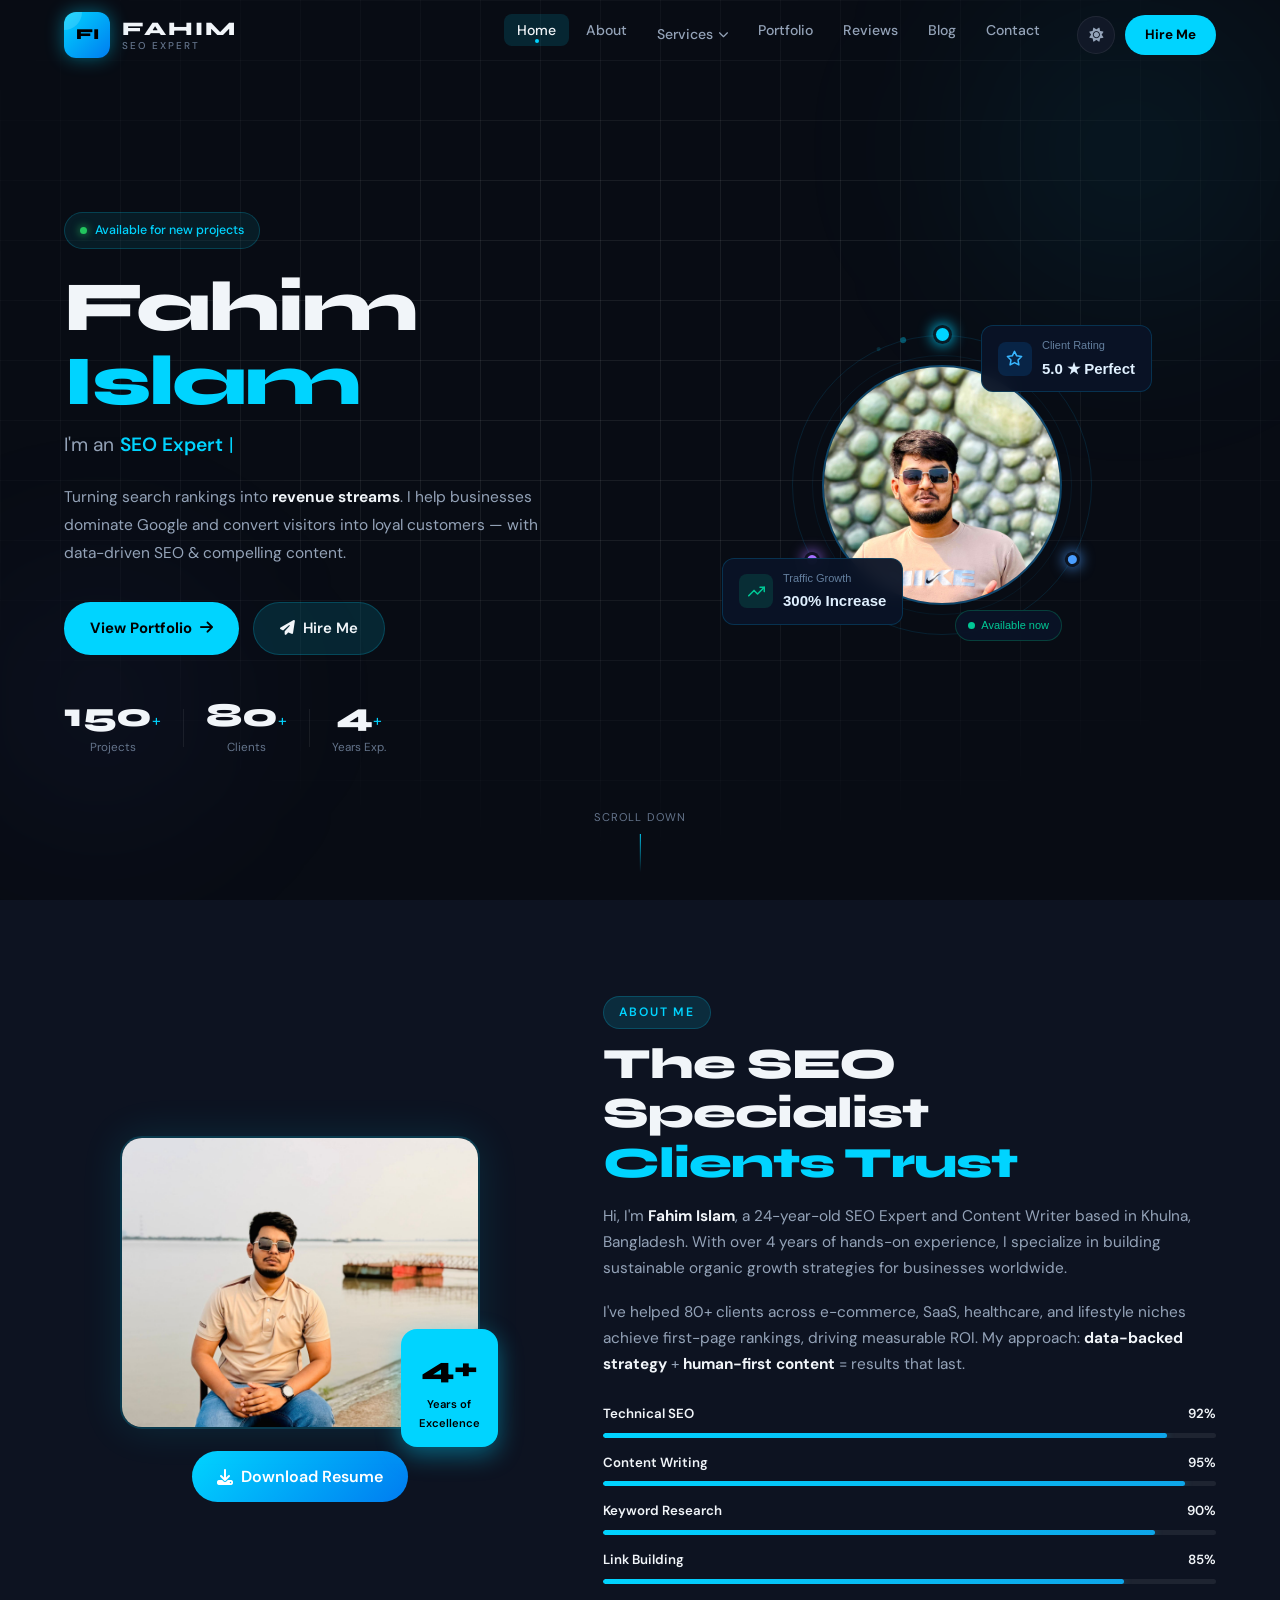
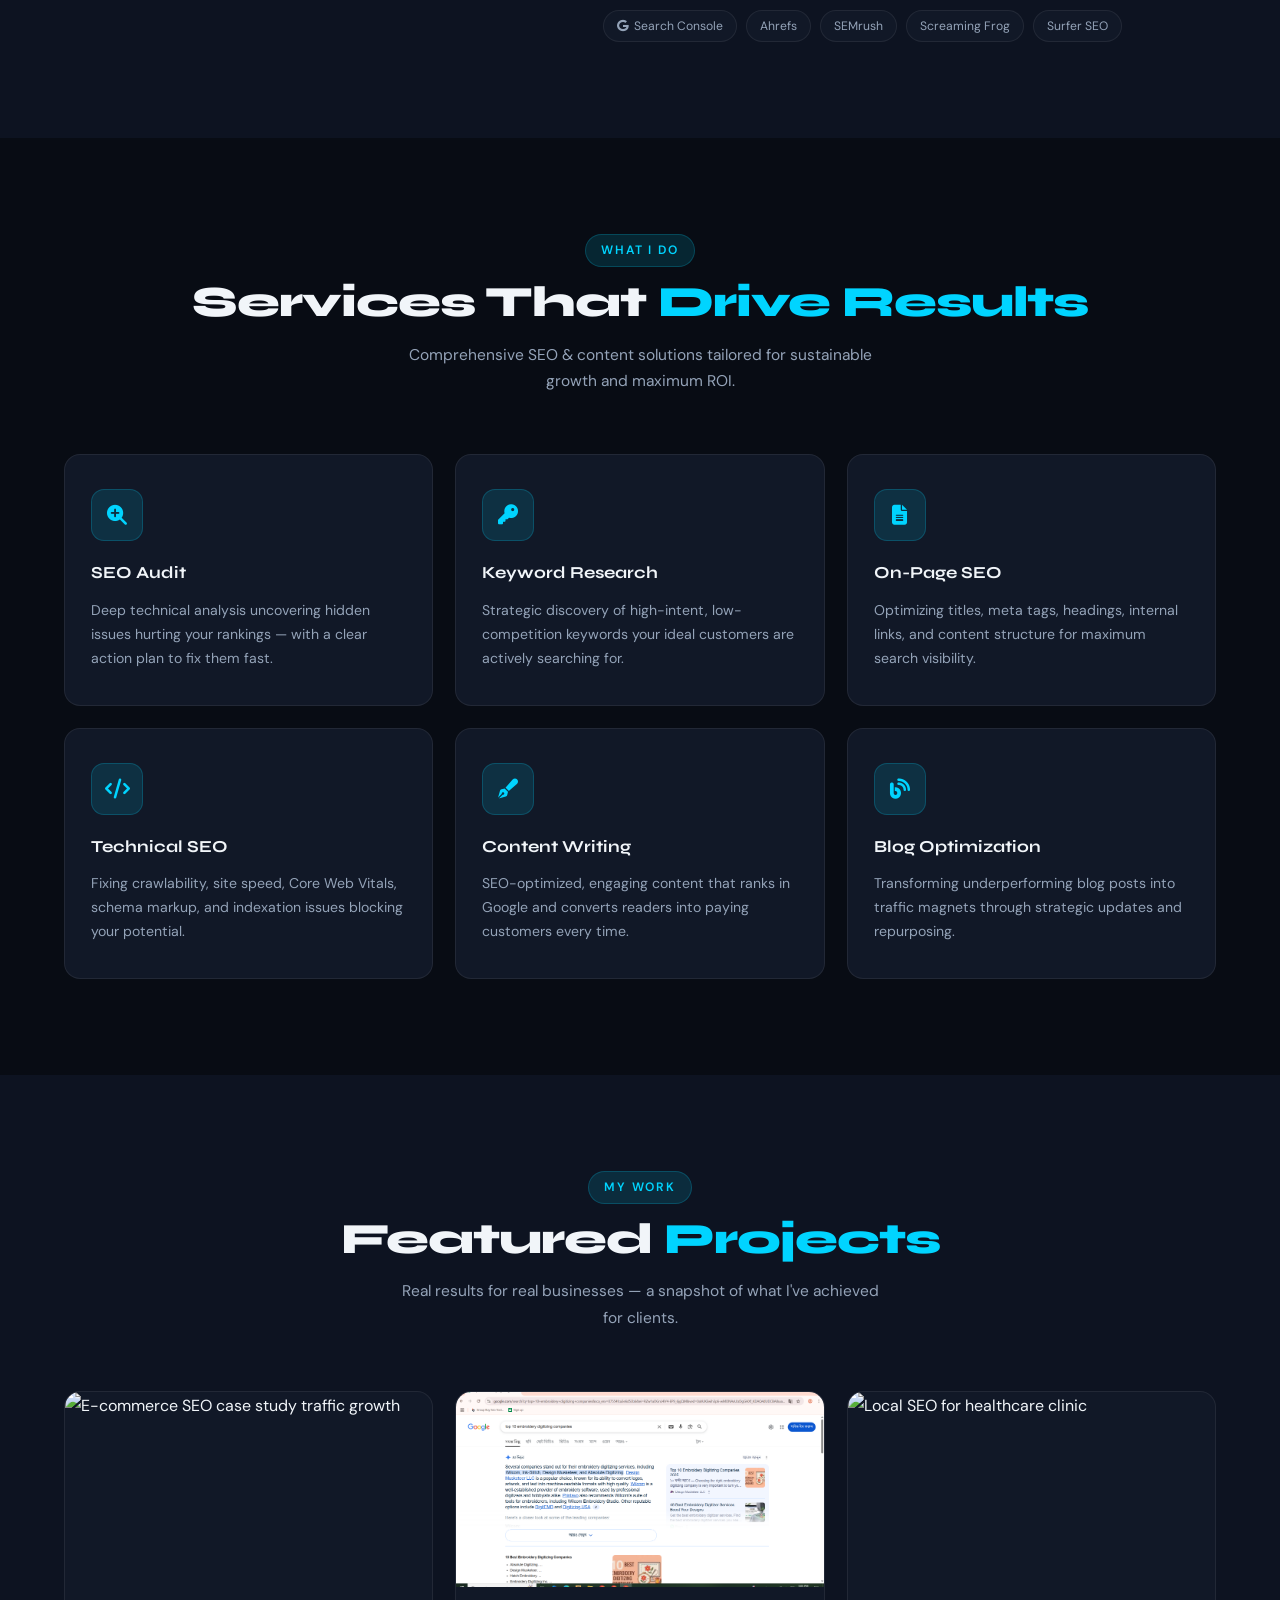
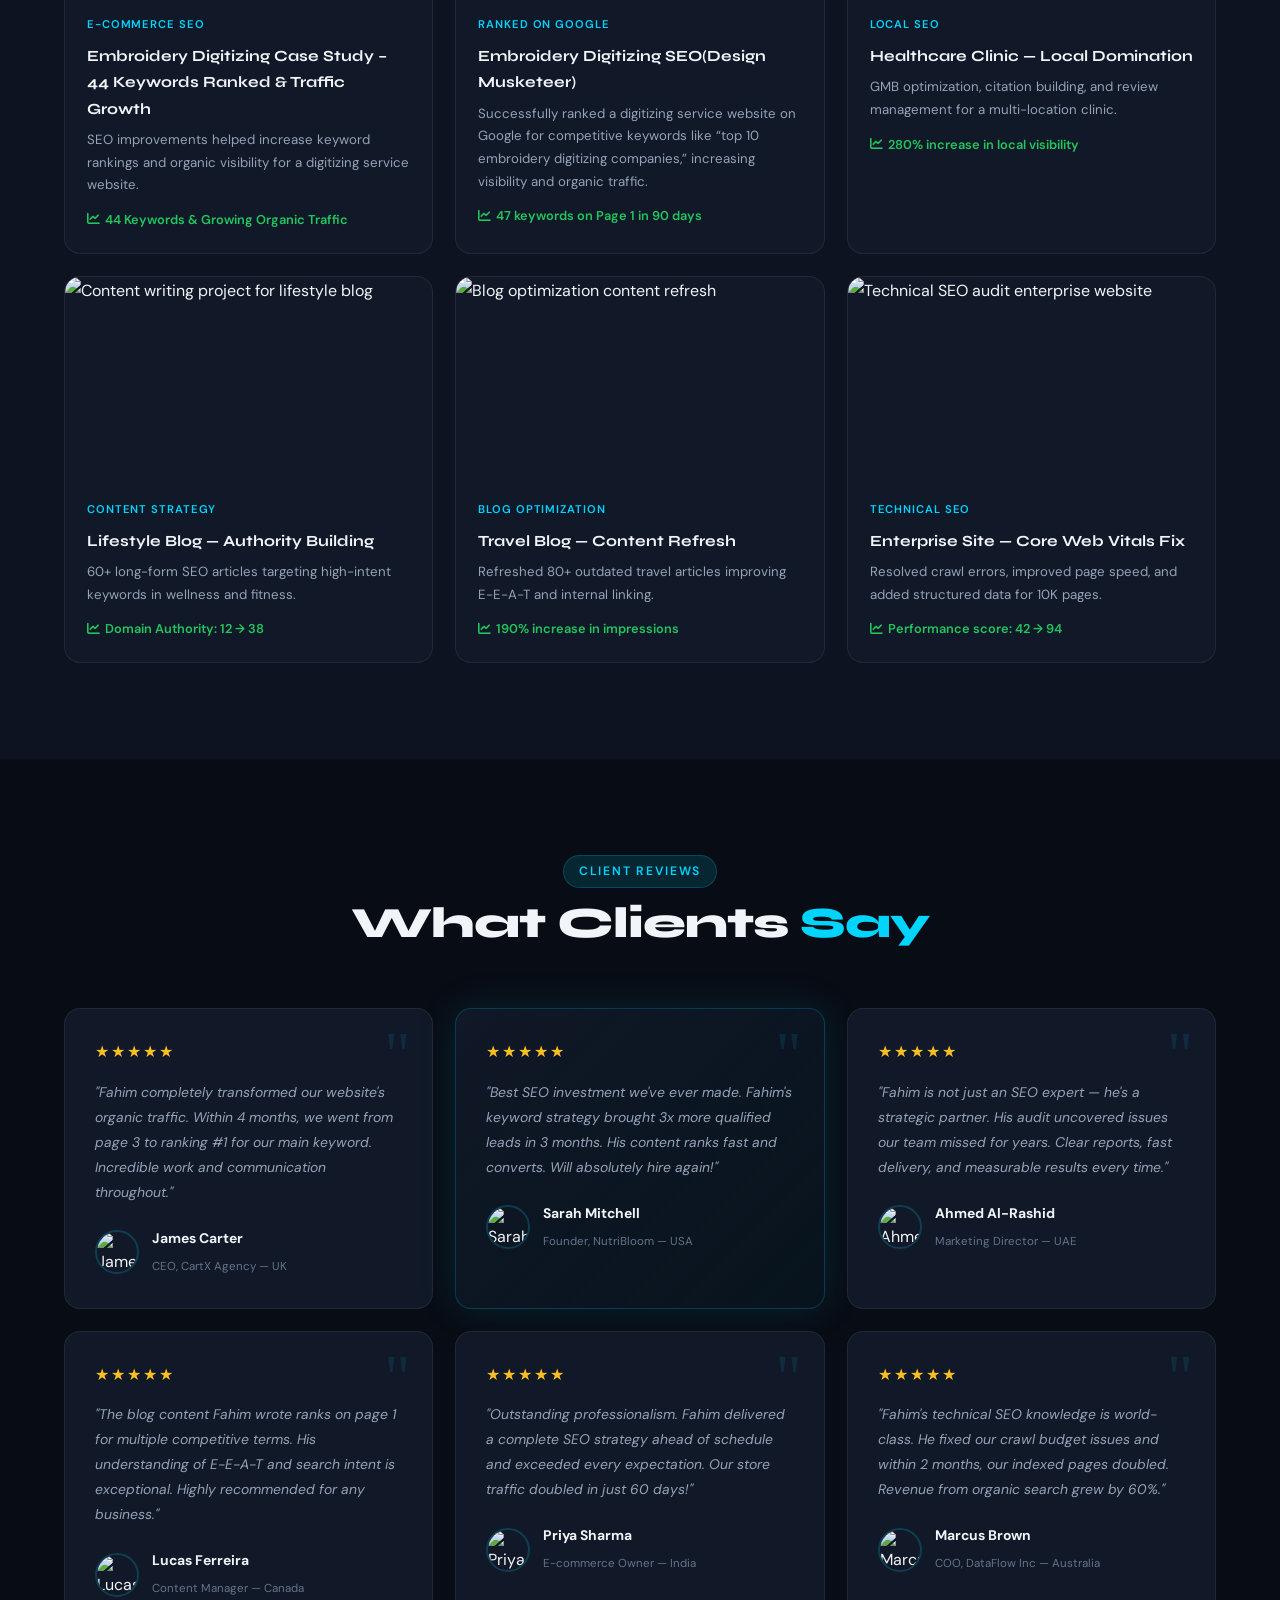
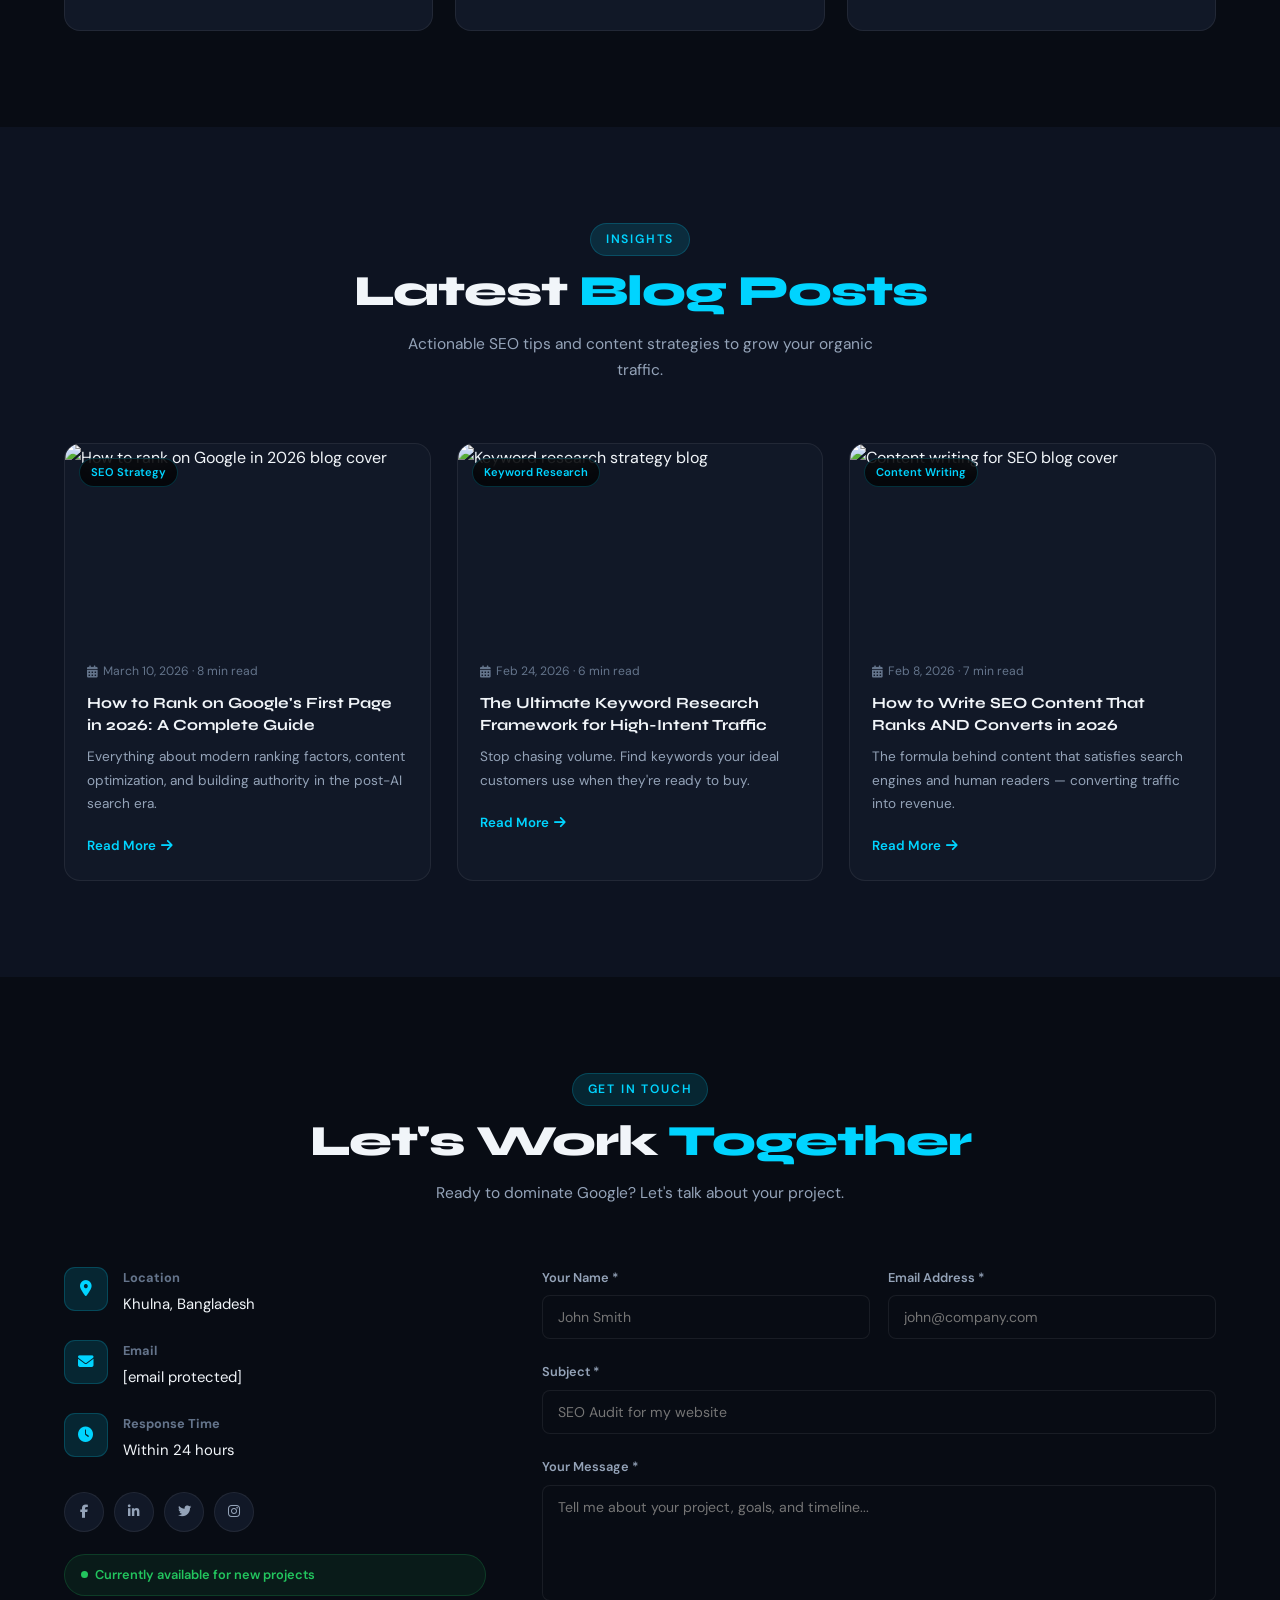
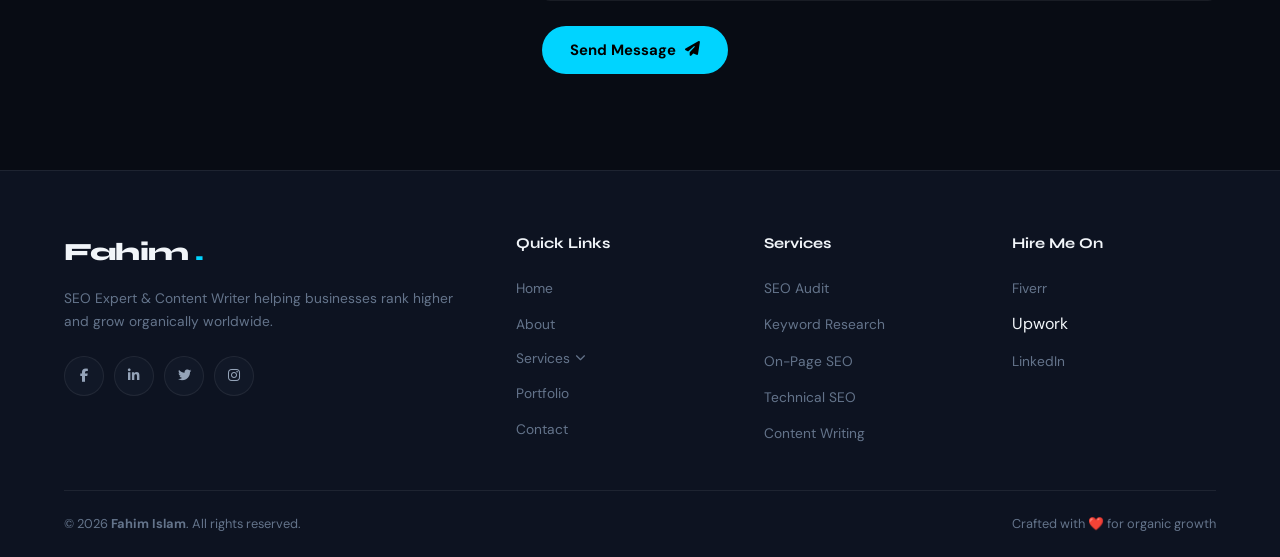
==== commit b6c319fa: "Update index.html" ====
--- a/index.html
+++ b/index.html
@@ -595,41 +595,50 @@
     </div>
     <div class="pg">
       <div class="pc" data-a>
-        <div class="pi">
-          <img src="embroidery-digitizing-keyword.png" alt="E-commerce SEO case study traffic growth" class="lb-img" data-caption="Embroidery Digitizing Case Study – 44 Keywords Ranked & Traffic Growth"/>
-          <div class="po">
-            <button class="plink lb-btn" data-img="embroidery-digitizing-keyword.png" data-caption="Embroidery Digitizing Case Study – 44 Keywords Ranked & Traffic Growth">
-              <i class="fas fa-search-plus"></i>
-            </button>
-          </div>
+        <div class="pi" onclick="lbOpen(0)" style="cursor:zoom-in">
+          <img src="embroidery-digitizing-keyword.png" alt="E-commerce SEO case study traffic growth"/>
+          <div class="po" style="pointer-events:none"><span class="plink"><i class="fas fa-search-plus"></i></span></div>
         </div>
         <div class="pinfo">
           <span class="ptag">E-Commerce SEO</span>
           <h3>Embroidery Digitizing Case Study – 44 Keywords Ranked & Traffic Growth</h3>
           <p>SEO improvements helped increase keyword rankings and organic visibility for a digitizing service website.</p>
-          <div class="pr">
-            <i class="fas fa-chart-line"></i> 44 Keywords & Growing Organic Traffic
-          </div>
+          <div class="pr"><i class="fas fa-chart-line"></i> 44 Keywords & Growing Organic Traffic</div>
         </div>
       </div>
       <div class="pc" data-a data-d="1">
-        <div class="pi"><img src="https://images.unsplash.com/photo-1460925895917-afdab827c52f?w=600&q=80" alt="SaaS startup SEO strategy" class="lb-img" data-caption="Tech Startup — Page 1 Rankings"/><div class="po"><button class="plink lb-btn" data-img="https://images.unsplash.com/photo-1460925895917-afdab827c52f?w=1200&q=90" data-caption="Tech Startup — Page 1 Rankings"><i class="fas fa-search-plus"></i></button></div></div>
-        <div class="pinfo"><span class="ptag">SaaS SEO</span><h3>Tech Startup — Page 1 Rankings</h3><p>Complete content strategy and technical SEO roadmap for a B2B SaaS company.</p><div class="pr"><i class="fas fa-chart-line"></i> 47 keywords on Page 1 in 90 days</div></div>
+        <div class="pi" onclick="lbOpen(1)" style="cursor:zoom-in">
+          <img src="ai-overview.png" alt="Google ranking for top 10 embroidery digitizing companies keyword"/>
+          <div class="po" style="pointer-events:none"><span class="plink"><i class="fas fa-search-plus"></i></span></div>
+        </div>
+        <div class="pinfo"><span class="ptag">Ranked on Google</span><h3>Embroidery Digitizing SEO(Design Musketeer)</h3><p>Successfully ranked a digitizing service website on Google for competitive keywords like “top 10 embroidery digitizing companies,” increasing visibility and organic traffic.</p><div class="pr"><i class="fas fa-chart-line"></i> 47 keywords on Page 1 in 90 days</div></div>
       </div>
       <div class="pc" data-a data-d="2">
-        <div class="pi"><img src="https://images.unsplash.com/photo-1504868584819-f8e8b4b6d7e3?w=600&q=80" alt="Local SEO for healthcare clinic" class="lb-img" data-caption="Healthcare Clinic — Local Domination"/><div class="po"><button class="plink lb-btn" data-img="https://images.unsplash.com/photo-1504868584819-f8e8b4b6d7e3?w=1200&q=90" data-caption="Healthcare Clinic — Local Domination"><i class="fas fa-search-plus"></i></button></div></div>
+        <div class="pi" onclick="lbOpen(2)" style="cursor:zoom-in">
+          <img src="https://images.unsplash.com/photo-1504868584819-f8e8b4b6d7e3?w=600&q=80" alt="Local SEO for healthcare clinic"/>
+          <div class="po" style="pointer-events:none"><span class="plink"><i class="fas fa-search-plus"></i></span></div>
+        </div>
         <div class="pinfo"><span class="ptag">Local SEO</span><h3>Healthcare Clinic — Local Domination</h3><p>GMB optimization, citation building, and review management for a multi-location clinic.</p><div class="pr"><i class="fas fa-chart-line"></i> 280% increase in local visibility</div></div>
       </div>
       <div class="pc" data-a>
-        <div class="pi"><img src="https://images.unsplash.com/photo-1486312338219-ce68d2c6f44d?w=600&q=80" alt="Content writing project for lifestyle blog" class="lb-img" data-caption="Lifestyle Blog — Authority Building"/><div class="po"><button class="plink lb-btn" data-img="https://images.unsplash.com/photo-1486312338219-ce68d2c6f44d?w=1200&q=90" data-caption="Lifestyle Blog — Authority Building"><i class="fas fa-search-plus"></i></button></div></div>
+        <div class="pi" onclick="lbOpen(3)" style="cursor:zoom-in">
+          <img src="https://images.unsplash.com/photo-1486312338219-ce68d2c6f44d?w=600&q=80" alt="Content writing project for lifestyle blog"/>
+          <div class="po" style="pointer-events:none"><span class="plink"><i class="fas fa-search-plus"></i></span></div>
+        </div>
         <div class="pinfo"><span class="ptag">Content Strategy</span><h3>Lifestyle Blog — Authority Building</h3><p>60+ long-form SEO articles targeting high-intent keywords in wellness and fitness.</p><div class="pr"><i class="fas fa-chart-line"></i> Domain Authority: 12 → 38</div></div>
       </div>
       <div class="pc" data-a data-d="1">
-        <div class="pi"><img src="https://images.unsplash.com/photo-1499750310107-5fef28a66643?w=600&q=80" alt="Blog optimization content refresh" class="lb-img" data-caption="Travel Blog — Content Refresh"/><div class="po"><button class="plink lb-btn" data-img="https://images.unsplash.com/photo-1499750310107-5fef28a66643?w=1200&q=90" data-caption="Travel Blog — Content Refresh"><i class="fas fa-search-plus"></i></button></div></div>
+        <div class="pi" onclick="lbOpen(4)" style="cursor:zoom-in">
+          <img src="https://images.unsplash.com/photo-1499750310107-5fef28a66643?w=600&q=80" alt="Blog optimization content refresh"/>
+          <div class="po" style="pointer-events:none"><span class="plink"><i class="fas fa-search-plus"></i></span></div>
+        </div>
         <div class="pinfo"><span class="ptag">Blog Optimization</span><h3>Travel Blog — Content Refresh</h3><p>Refreshed 80+ outdated travel articles improving E-E-A-T and internal linking.</p><div class="pr"><i class="fas fa-chart-line"></i> 190% increase in impressions</div></div>
       </div>
       <div class="pc" data-a data-d="2">
-        <div class="pi"><img src="https://images.unsplash.com/photo-1551288049-bebda4e38f71?w=600&q=80" alt="Technical SEO audit enterprise website" class="lb-img" data-caption="Enterprise Site — Core Web Vitals Fix"/><div class="po"><button class="plink lb-btn" data-img="https://images.unsplash.com/photo-1551288049-bebda4e38f71?w=1200&q=90" data-caption="Enterprise Site — Core Web Vitals Fix"><i class="fas fa-search-plus"></i></button></div></div>
+        <div class="pi" onclick="lbOpen(5)" style="cursor:zoom-in">
+          <img src="https://images.unsplash.com/photo-1551288049-bebda4e38f71?w=600&q=80" alt="Technical SEO audit enterprise website"/>
+          <div class="po" style="pointer-events:none"><span class="plink"><i class="fas fa-search-plus"></i></span></div>
+        </div>
         <div class="pinfo"><span class="ptag">Technical SEO</span><h3>Enterprise Site — Core Web Vitals Fix</h3><p>Resolved crawl errors, improved page speed, and added structured data for 10K pages.</p><div class="pr"><i class="fas fa-chart-line"></i> Performance score: 42 → 94</div></div>
       </div>
     </div>
@@ -637,13 +646,13 @@
 </section>
 
 <!-- LIGHTBOX MODAL -->
-<div id="lb-overlay" style="display:none;position:fixed;inset:0;z-index:9999;background:rgba(0,0,0,0.92);backdrop-filter:blur(8px);align-items:center;justify-content:center;padding:20px;">
-  <button id="lb-close" style="position:absolute;top:20px;right:24px;background:rgba(255,255,255,0.1);border:1px solid rgba(255,255,255,0.2);color:#fff;width:44px;height:44px;border-radius:50%;font-size:1.2rem;cursor:pointer;display:flex;align-items:center;justify-content:center;transition:all .2s;">✕</button>
-  <button id="lb-prev" style="position:absolute;left:20px;top:50%;transform:translateY(-50%);background:rgba(0,212,255,0.15);border:1px solid rgba(0,212,255,0.3);color:#00d4ff;width:48px;height:48px;border-radius:50%;font-size:1.3rem;cursor:pointer;display:flex;align-items:center;justify-content:center;transition:all .2s;">‹</button>
-  <button id="lb-next" style="position:absolute;right:20px;top:50%;transform:translateY(-50%);background:rgba(0,212,255,0.15);border:1px solid rgba(0,212,255,0.3);color:#00d4ff;width:48px;height:48px;border-radius:50%;font-size:1.3rem;cursor:pointer;display:flex;align-items:center;justify-content:center;transition:all .2s;">›</button>
+<div id="lb-overlay" onclick="if(event.target===this)lbClose()" style="display:none;position:fixed;inset:0;z-index:9999;background:rgba(0,0,0,0.92);backdrop-filter:blur(8px);align-items:center;justify-content:center;padding:20px;">
+  <button onclick="lbClose()" style="position:absolute;top:20px;right:24px;background:rgba(255,255,255,0.1);border:1px solid rgba(255,255,255,0.2);color:#fff;width:44px;height:44px;border-radius:50%;font-size:1.2rem;cursor:pointer;display:flex;align-items:center;justify-content:center;">✕</button>
+  <button onclick="lbPrev()" style="position:absolute;left:20px;top:50%;transform:translateY(-50%);background:rgba(0,212,255,0.15);border:1px solid rgba(0,212,255,0.3);color:#00d4ff;width:48px;height:48px;border-radius:50%;font-size:1.5rem;cursor:pointer;display:flex;align-items:center;justify-content:center;">‹</button>
+  <button onclick="lbNext()" style="position:absolute;right:20px;top:50%;transform:translateY(-50%);background:rgba(0,212,255,0.15);border:1px solid rgba(0,212,255,0.3);color:#00d4ff;width:48px;height:48px;border-radius:50%;font-size:1.5rem;cursor:pointer;display:flex;align-items:center;justify-content:center;">›</button>
   <div style="max-width:900px;width:100%;text-align:center;">
     <img id="lb-img" src="" alt="" style="max-width:100%;max-height:80vh;border-radius:12px;border:1px solid rgba(0,212,255,0.2);box-shadow:0 0 60px rgba(0,212,255,0.15);object-fit:contain;"/>
-    <p id="lb-caption" style="color:#94a3b8;margin-top:14px;font-size:.9rem;letter-spacing:.02em;"></p>
+    <p id="lb-caption" style="color:#94a3b8;margin-top:14px;font-size:.9rem;"></p>
     <p id="lb-counter" style="color:#64748b;margin-top:6px;font-size:.78rem;"></p>
   </div>
 </div>
@@ -912,73 +921,61 @@
 });
 
 // LIGHTBOX
-(function(){
-  // Build images array from all portfolio cards
-  function getImages(){
-    const imgs = [];
-    document.querySelectorAll('#portfolio .pi').forEach(pi => {
-      const img = pi.querySelector('img');
-      const btn = pi.querySelector('.lb-btn');
-      if(img){
-        imgs.push({
-          src: btn ? btn.dataset.img : img.src,
-          caption: btn ? btn.dataset.caption : (img.alt || '')
-        });
-      }
+var lbCurrent = 0;
+
+function lbGetImages() {
+  var imgs = [];
+  document.querySelectorAll('#portfolio .pi img').forEach(function(img) {
+    var pi = img.closest('.pi');
+    var h3 = pi.closest('.pc').querySelector('h3');
+    imgs.push({
+      src: img.src,
+      caption: h3 ? h3.textContent : ''
     });
-    return imgs;
-  }
-
-  function openLightbox(index){
-    const images = getImages();
-    let current = index;
-    const overlay = document.getElementById('lb-overlay');
-    const lbImg = document.getElementById('lb-img');
-    const lbCaption = document.getElementById('lb-caption');
-    const lbCounter = document.getElementById('lb-counter');
-
-    function show(i){
-      lbImg.style.opacity='0';
-      lbImg.style.transform='scale(0.95)';
-      setTimeout(()=>{
-        lbImg.src = images[i].src;
-        lbCaption.textContent = images[i].caption;
-        lbCounter.textContent = (i+1)+' / '+images.length;
-        lbImg.style.transition='opacity .3s,transform .3s';
-        lbImg.style.opacity='1';
-        lbImg.style.transform='scale(1)';
-      },120);
-    }
-
-    overlay.style.display='flex';
-    document.body.style.overflow='hidden';
-    show(current);
-
-    document.getElementById('lb-prev').onclick=()=>{ current=(current-1+images.length)%images.length; show(current); };
-    document.getElementById('lb-next').onclick=()=>{ current=(current+1)%images.length; show(current); };
-    document.getElementById('lb-close').onclick=close;
-    overlay.onclick=e=>{ if(e.target===overlay) close(); };
-
-    function close(){
-      overlay.style.display='none';
-      document.body.style.overflow='';
-    }
-
-    function onKey(e){
-      if(e.key==='Escape') close();
-      if(e.key==='ArrowLeft'){ current=(current-1+images.length)%images.length; show(current); }
-      if(e.key==='ArrowRight'){ current=(current+1)%images.length; show(current); }
-    }
-    document.addEventListener('keydown', onKey);
-    overlay._cleanup = ()=> document.removeEventListener('keydown', onKey);
-  }
-
-  // Attach click to each portfolio image area (both img and button)
-  document.querySelectorAll('#portfolio .pi').forEach((pi, i) => {
-    pi.style.cursor = 'zoom-in';
-    pi.addEventListener('click', () => openLightbox(i));
   });
-})();
+  return imgs;
+}
+
+function lbOpen(i) {
+  lbCurrent = i;
+  var ov = document.getElementById('lb-overlay');
+  ov.style.display = 'flex';
+  document.body.style.overflow = 'hidden';
+  lbShow();
+}
+
+function lbShow() {
+  var images = lbGetImages();
+  var img = document.getElementById('lb-img');
+  var cap = document.getElementById('lb-caption');
+  var cnt = document.getElementById('lb-counter');
+  img.style.opacity = '0';
+  img.style.transform = 'scale(0.93)';
+  setTimeout(function(){
+    img.src = images[lbCurrent].src;
+    cap.textContent = images[lbCurrent].caption;
+    cnt.textContent = (lbCurrent + 1) + ' / ' + images.length;
+    img.style.transition = 'opacity .3s ease, transform .3s ease';
+    img.style.opacity = '1';
+    img.style.transform = 'scale(1)';
+  }, 100);
+}
+
+function lbClose() {
+  document.getElementById('lb-overlay').style.display = 'none';
+  document.body.style.overflow = '';
+}
+
+function lbPrev() { var n = lbGetImages().length; lbCurrent = (lbCurrent - 1 + n) % n; lbShow(); }
+function lbNext() { var n = lbGetImages().length; lbCurrent = (lbCurrent + 1) % n; lbShow(); }
+
+document.addEventListener('keydown', function(e){
+  var ov = document.getElementById('lb-overlay');
+  if(!ov || ov.style.display === 'none') return;
+  if(e.key === 'Escape') lbClose();
+  if(e.key === 'ArrowLeft') lbPrev();
+  if(e.key === 'ArrowRight') lbNext();
+});
 
 // SMOOTH SCROLL
 document.querySelectorAll('a[href^="#"]').forEach(a=>a.addEventListener('click',e=>{
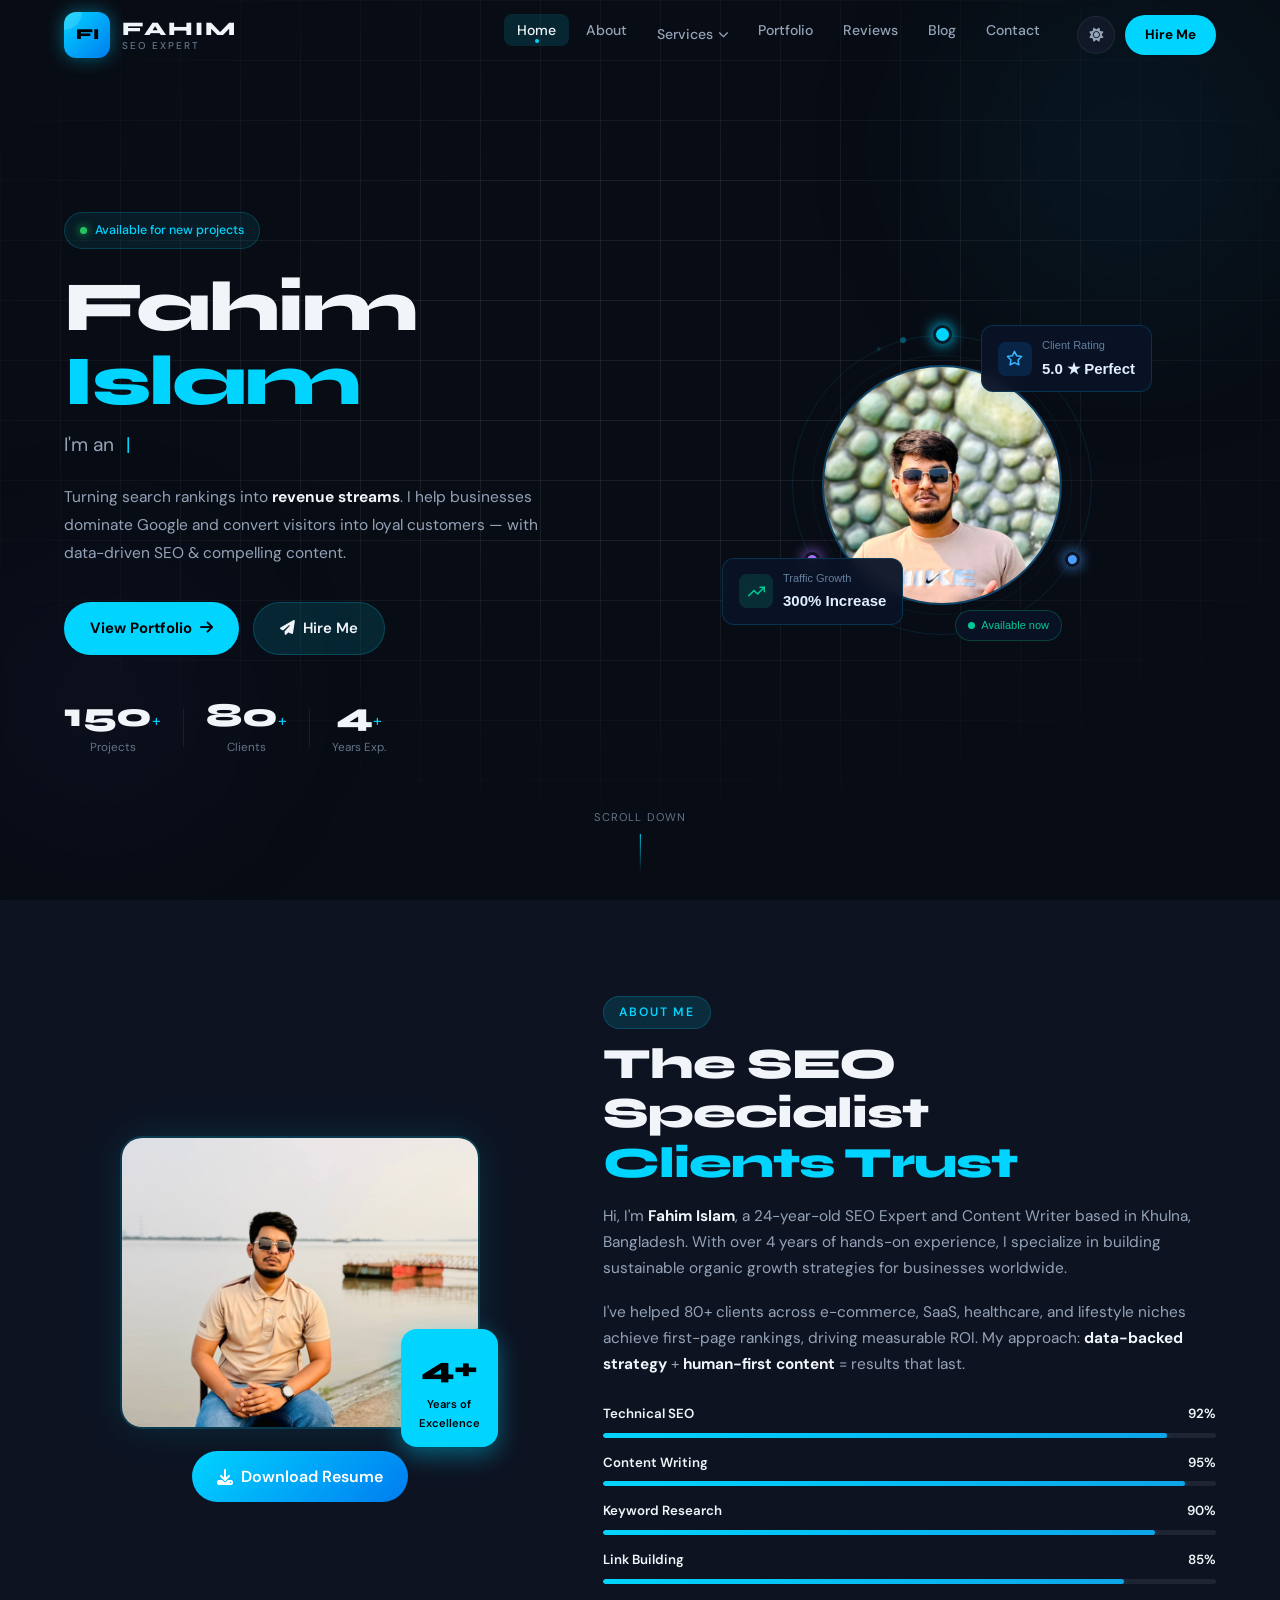
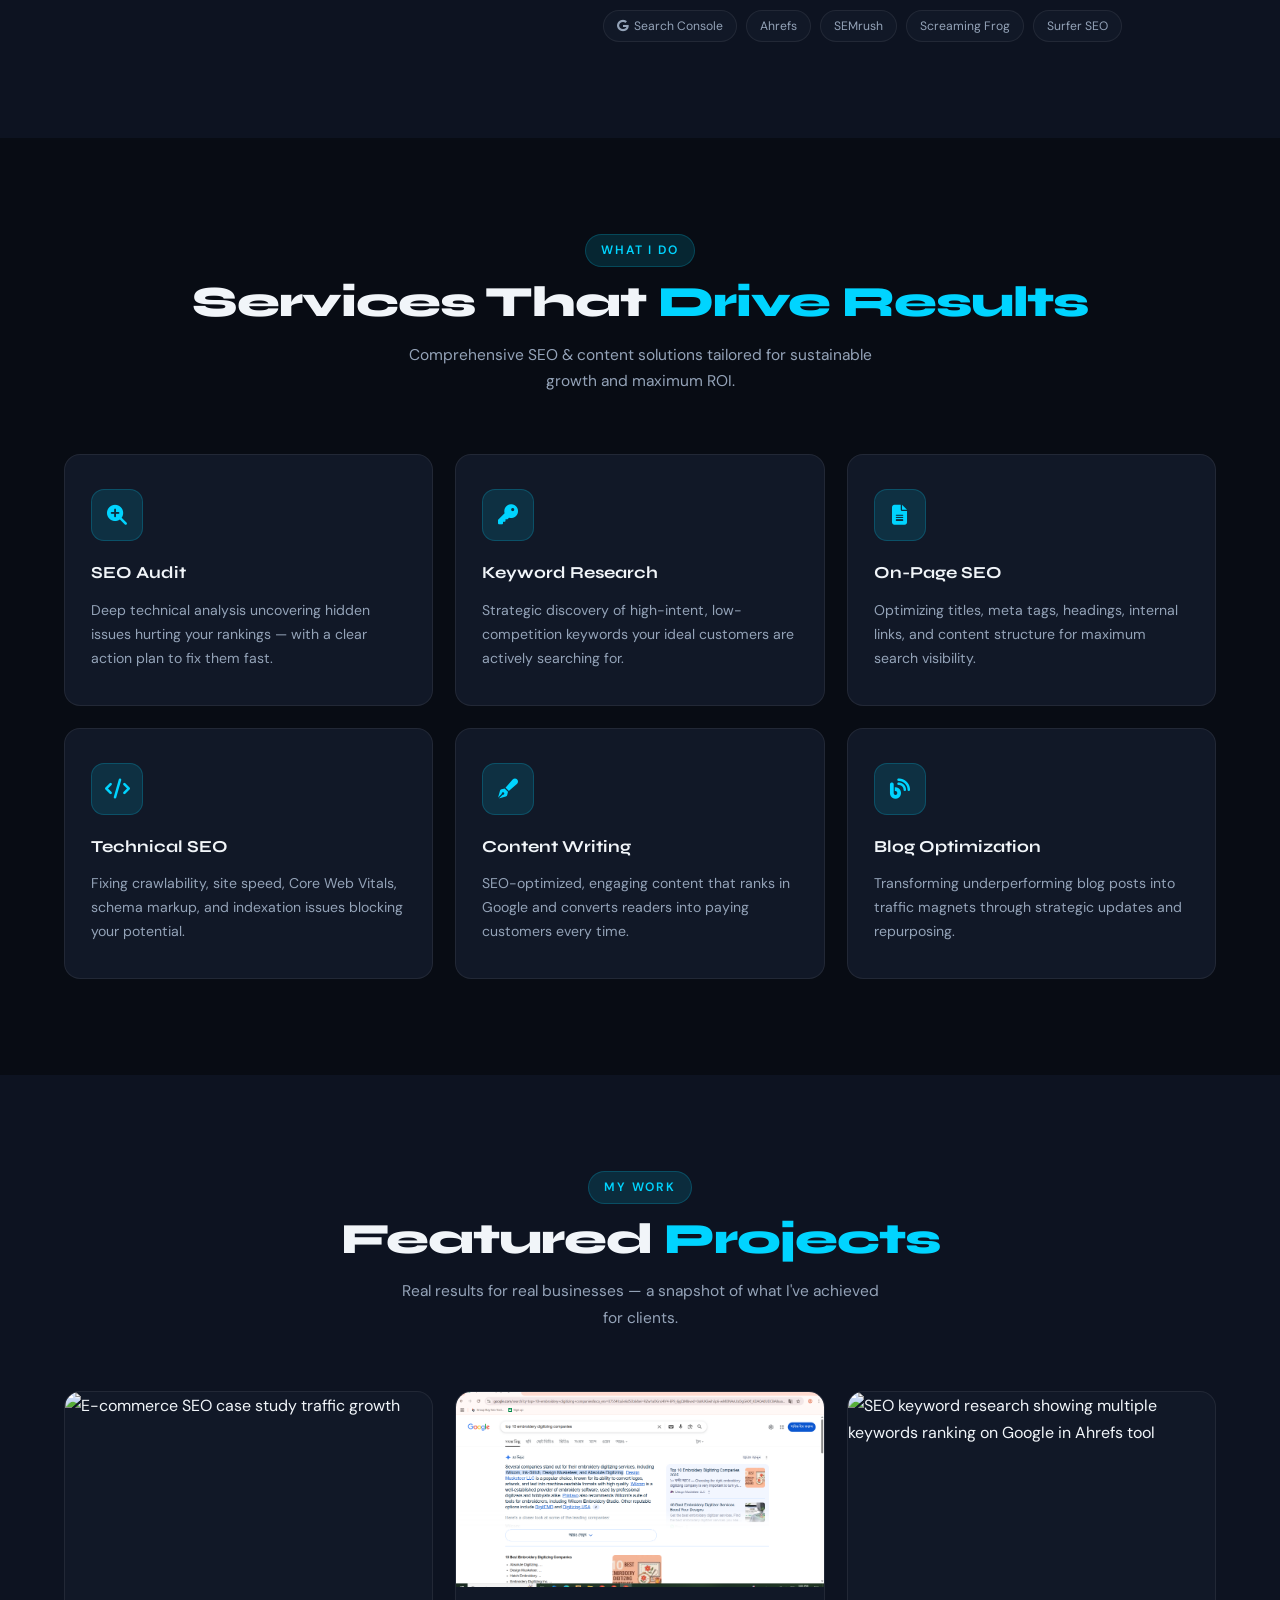
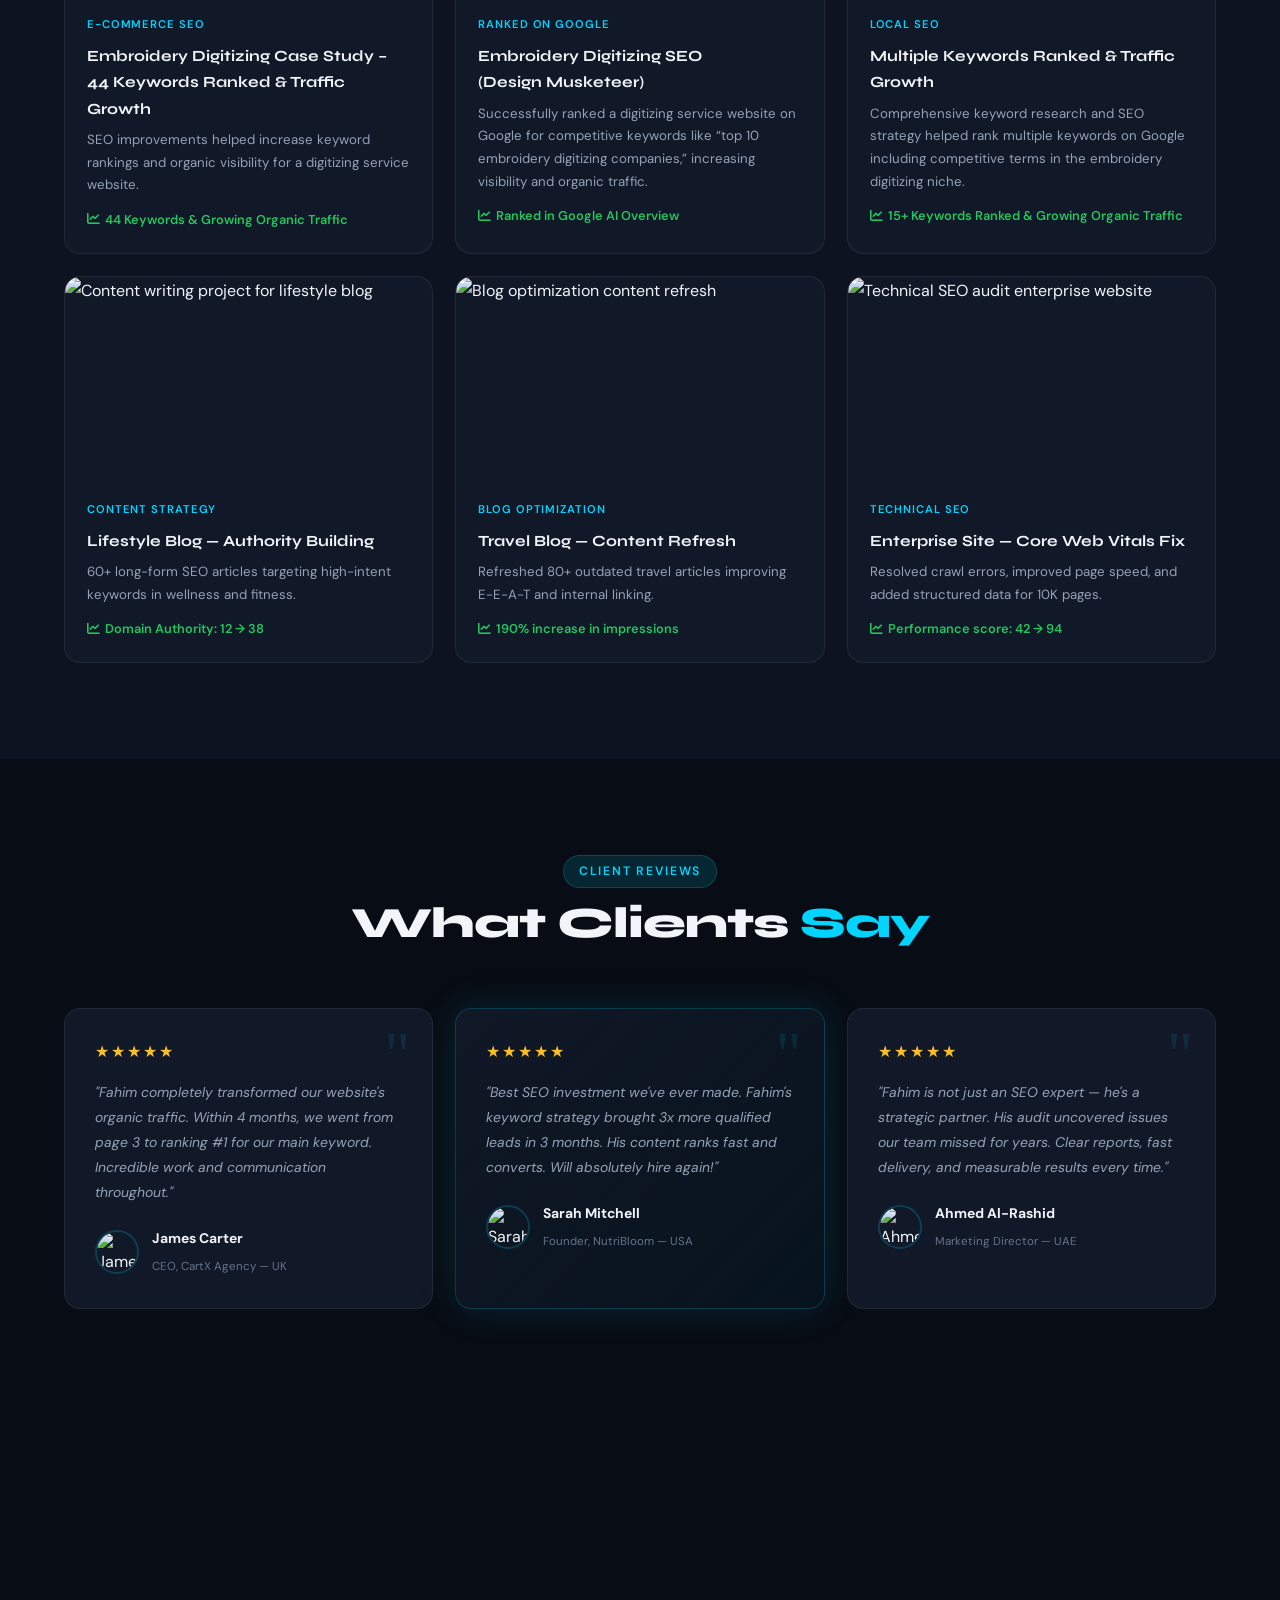
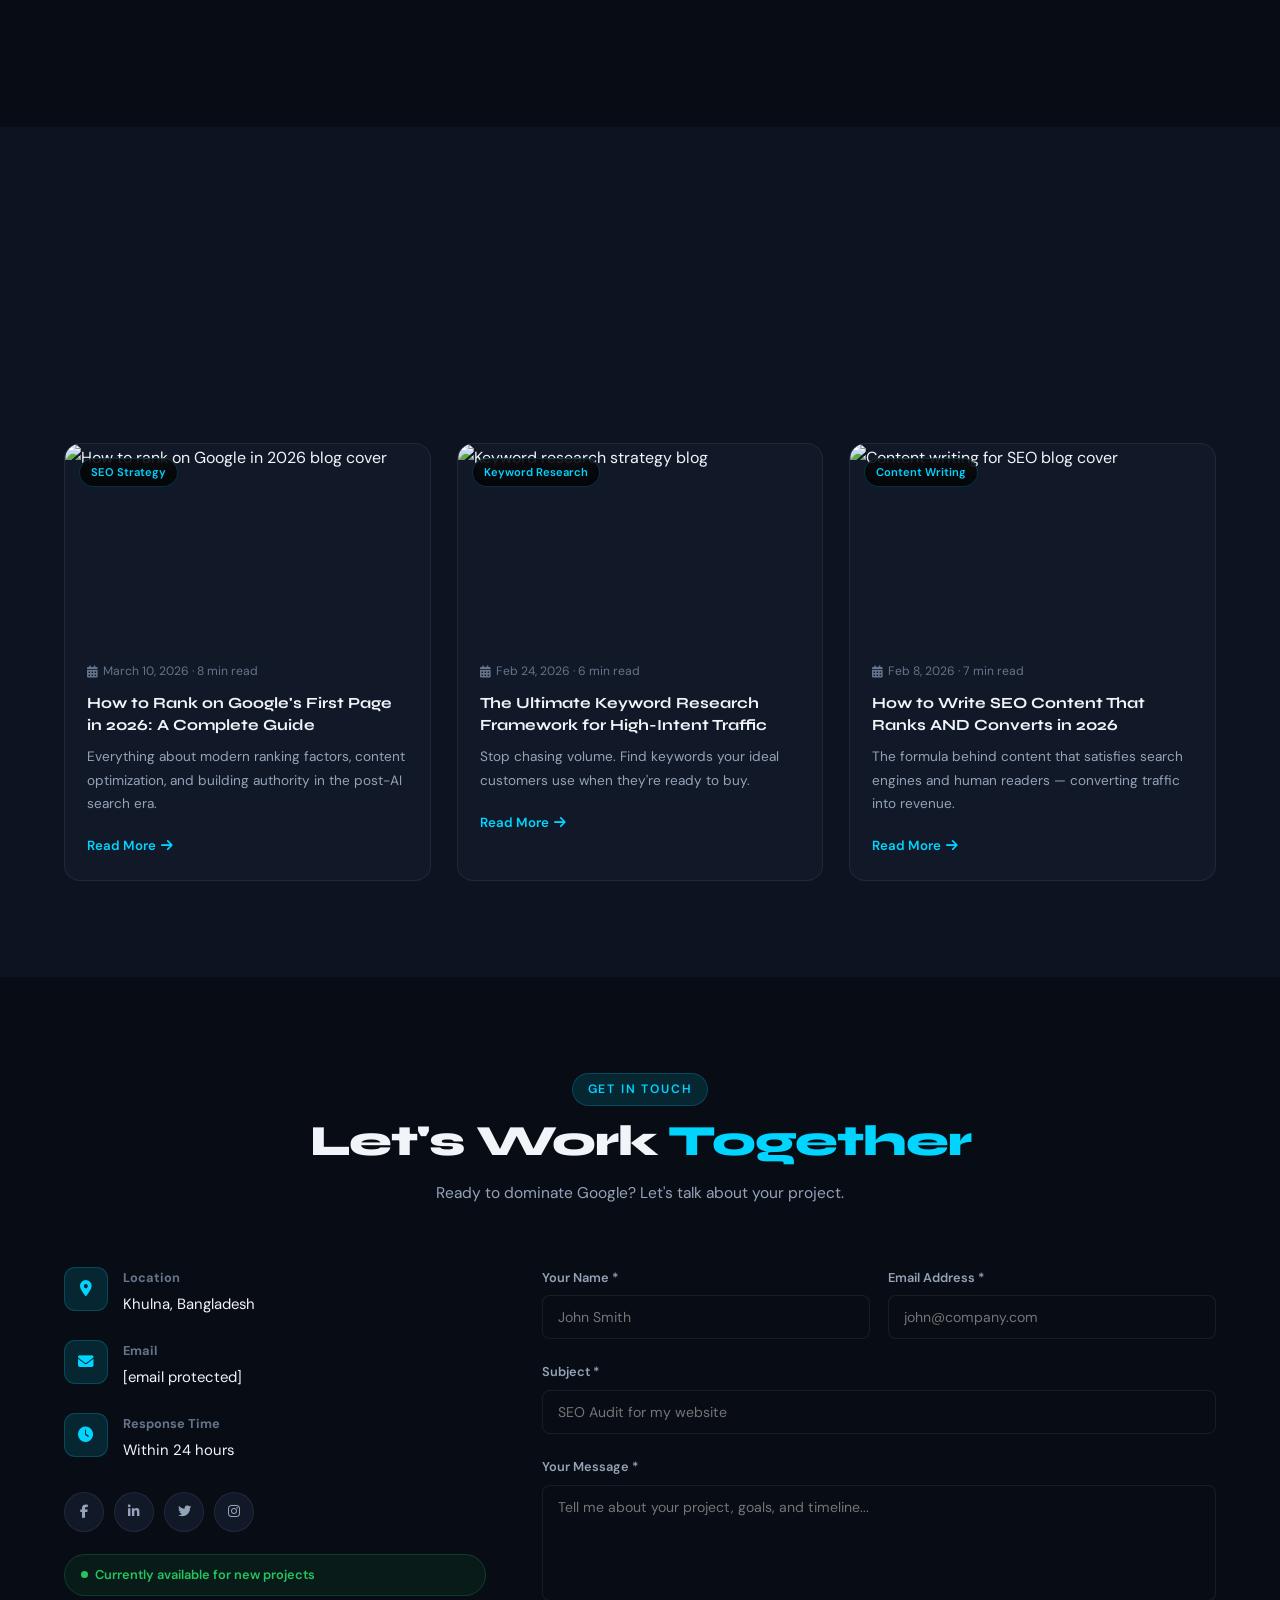
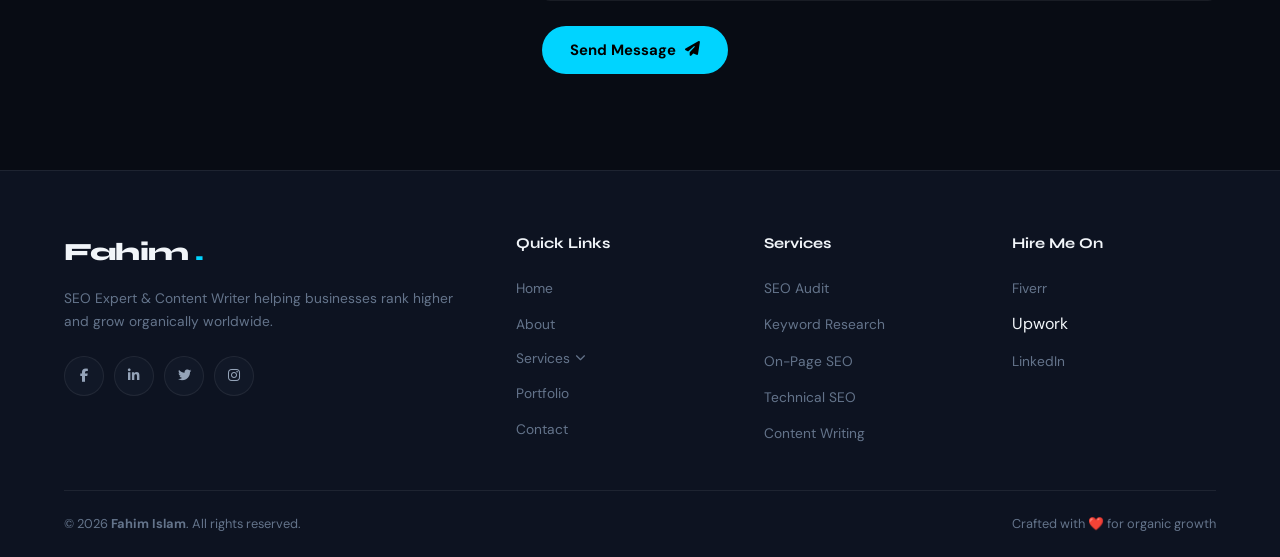
==== commit 8b42d1d9: "Update index.html" ====
--- a/index.html
+++ b/index.html
@@ -611,14 +611,15 @@
           <img src="ai-overview.png" alt="Google ranking for top 10 embroidery digitizing companies keyword"/>
           <div class="po" style="pointer-events:none"><span class="plink"><i class="fas fa-search-plus"></i></span></div>
         </div>
-        <div class="pinfo"><span class="ptag">Ranked on Google</span><h3>Embroidery Digitizing SEO(Design Musketeer)</h3><p>Successfully ranked a digitizing service website on Google for competitive keywords like “top 10 embroidery digitizing companies,” increasing visibility and organic traffic.</p><div class="pr"><i class="fas fa-chart-line"></i> 47 keywords on Page 1 in 90 days</div></div>
+        <div class="pinfo"><span class="ptag">Ranked on Google</span><h3>Embroidery Digitizing SEO <br>(Design Musketeer)</br></h3><p>Successfully ranked a digitizing service website on Google for competitive keywords like “top 10 embroidery digitizing companies,” increasing visibility and organic traffic.</p><div class="pr"><i class="fas fa-chart-line"></i>Ranked in Google AI Overview</div></div>
       </div>
       <div class="pc" data-a data-d="2">
         <div class="pi" onclick="lbOpen(2)" style="cursor:zoom-in">
-          <img src="https://images.unsplash.com/photo-1504868584819-f8e8b4b6d7e3?w=600&q=80" alt="Local SEO for healthcare clinic"/>
+          <img src="keyword-list.png" alt="SEO keyword research showing multiple keywords ranking on Google in Ahrefs tool"/>
           <div class="po" style="pointer-events:none"><span class="plink"><i class="fas fa-search-plus"></i></span></div>
         </div>
-        <div class="pinfo"><span class="ptag">Local SEO</span><h3>Healthcare Clinic — Local Domination</h3><p>GMB optimization, citation building, and review management for a multi-location clinic.</p><div class="pr"><i class="fas fa-chart-line"></i> 280% increase in local visibility</div></div>
+        <div class="pinfo"><span class="ptag">Local SEO</span><h3>Multiple Keywords Ranked & Traffic Growth</h3><p>Comprehensive keyword research and SEO strategy helped rank multiple keywords on Google <br>
+including competitive terms in the embroidery digitizing niche.</p><div class="pr"><i class="fas fa-chart-line"></i> 15+ Keywords Ranked & Growing Organic Traffic</div></div>
       </div>
       <div class="pc" data-a>
         <div class="pi" onclick="lbOpen(3)" style="cursor:zoom-in">
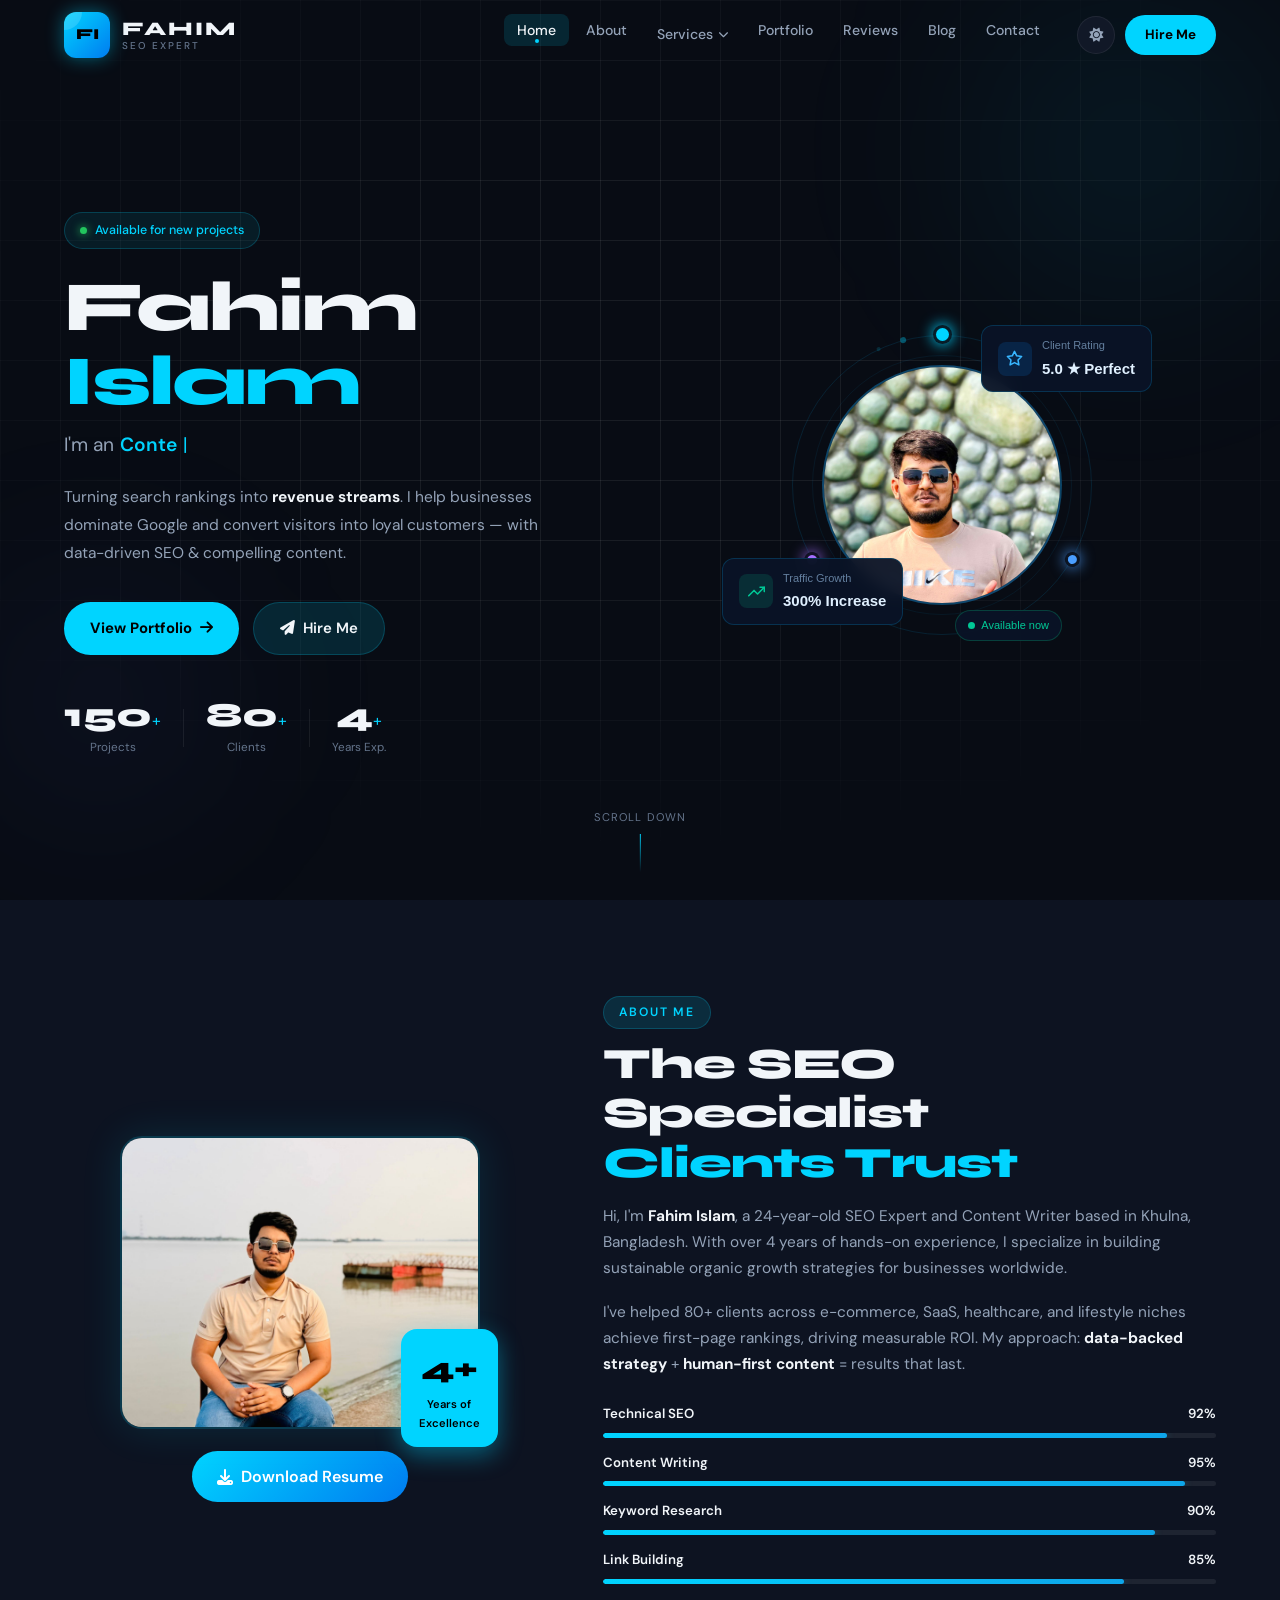
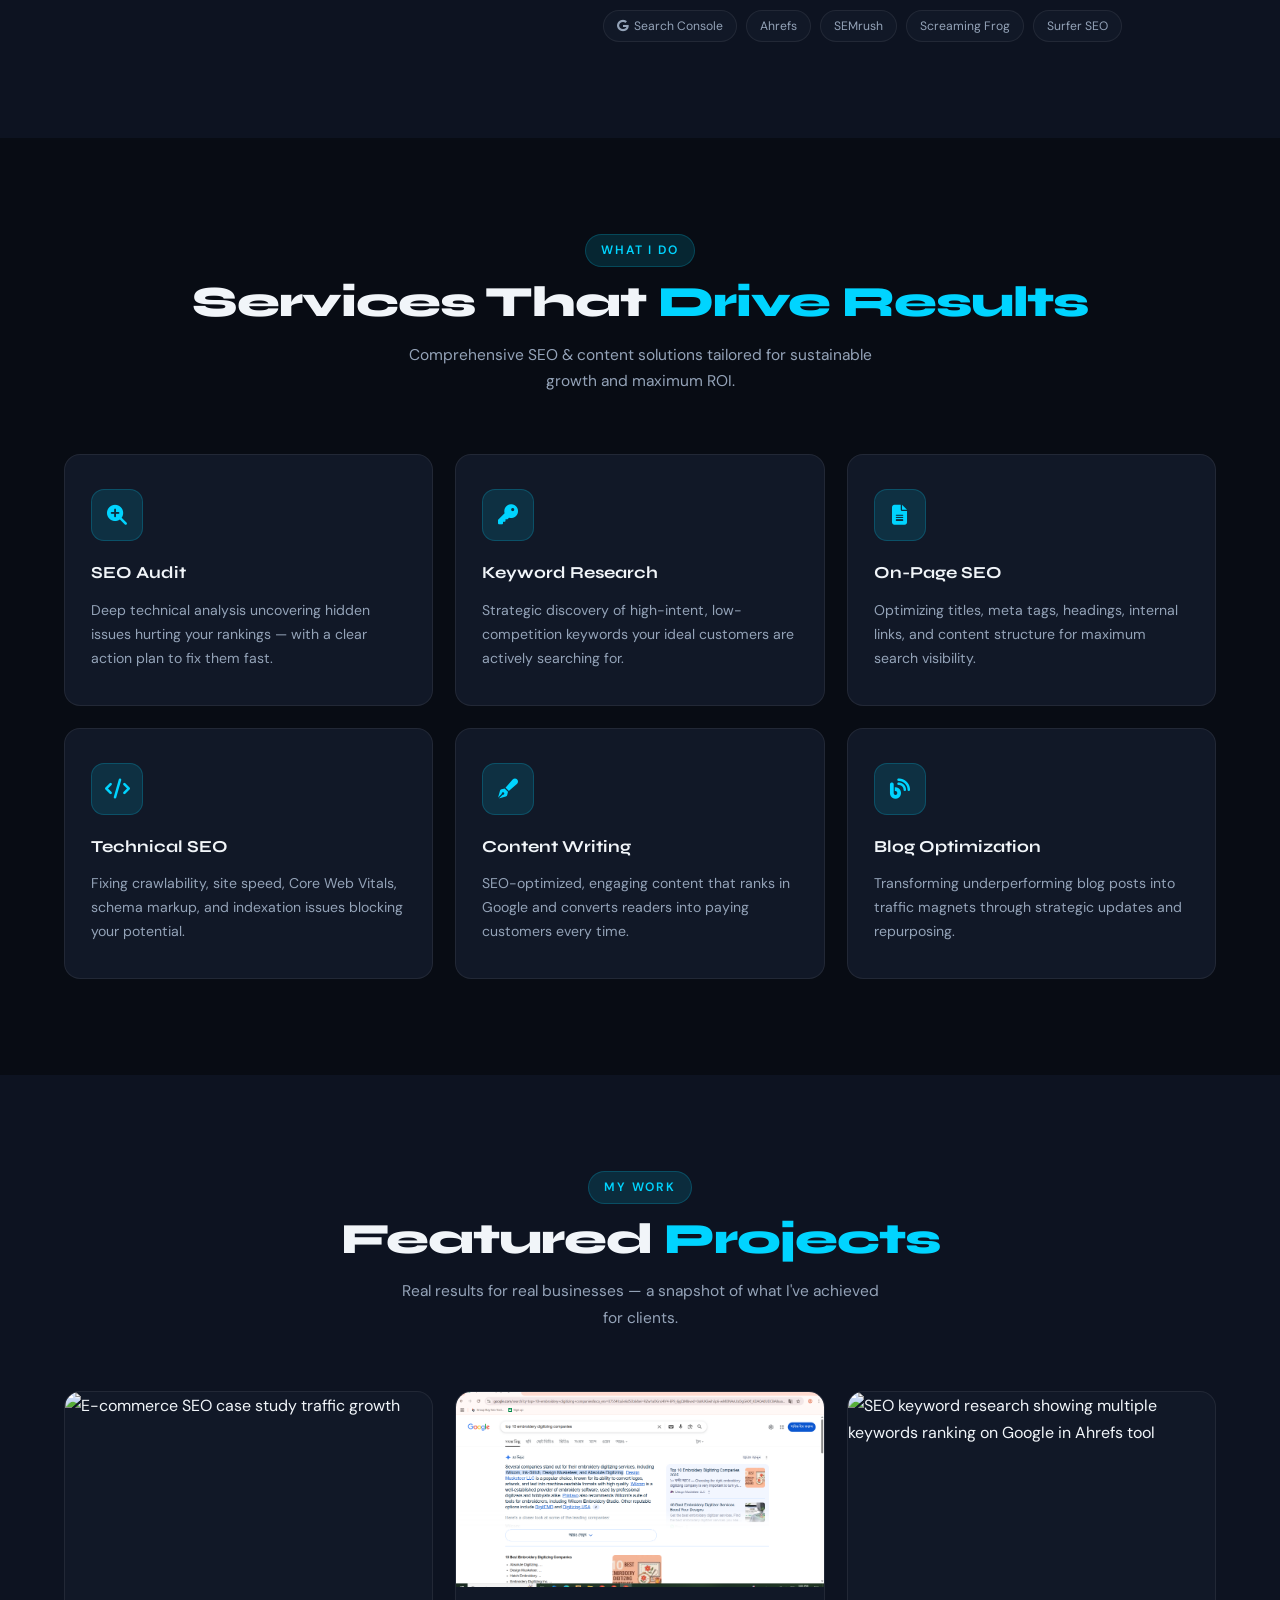
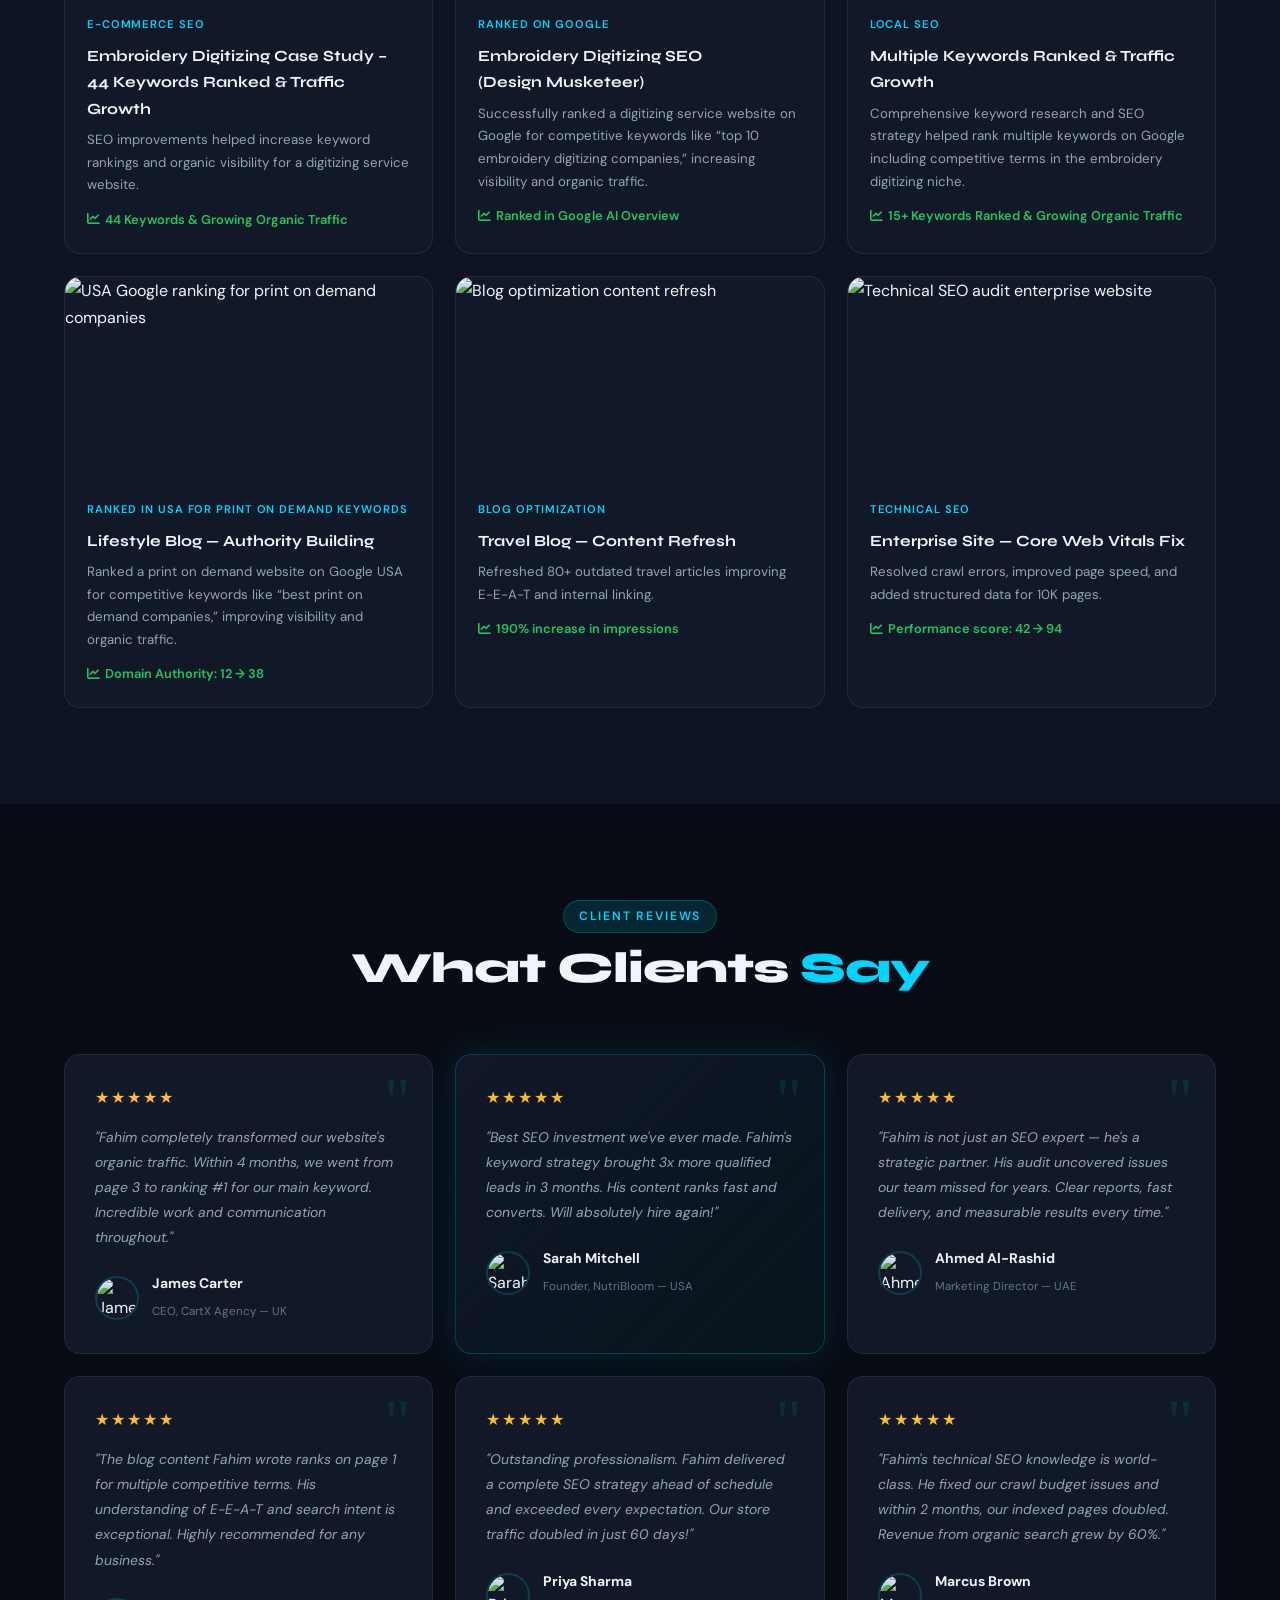
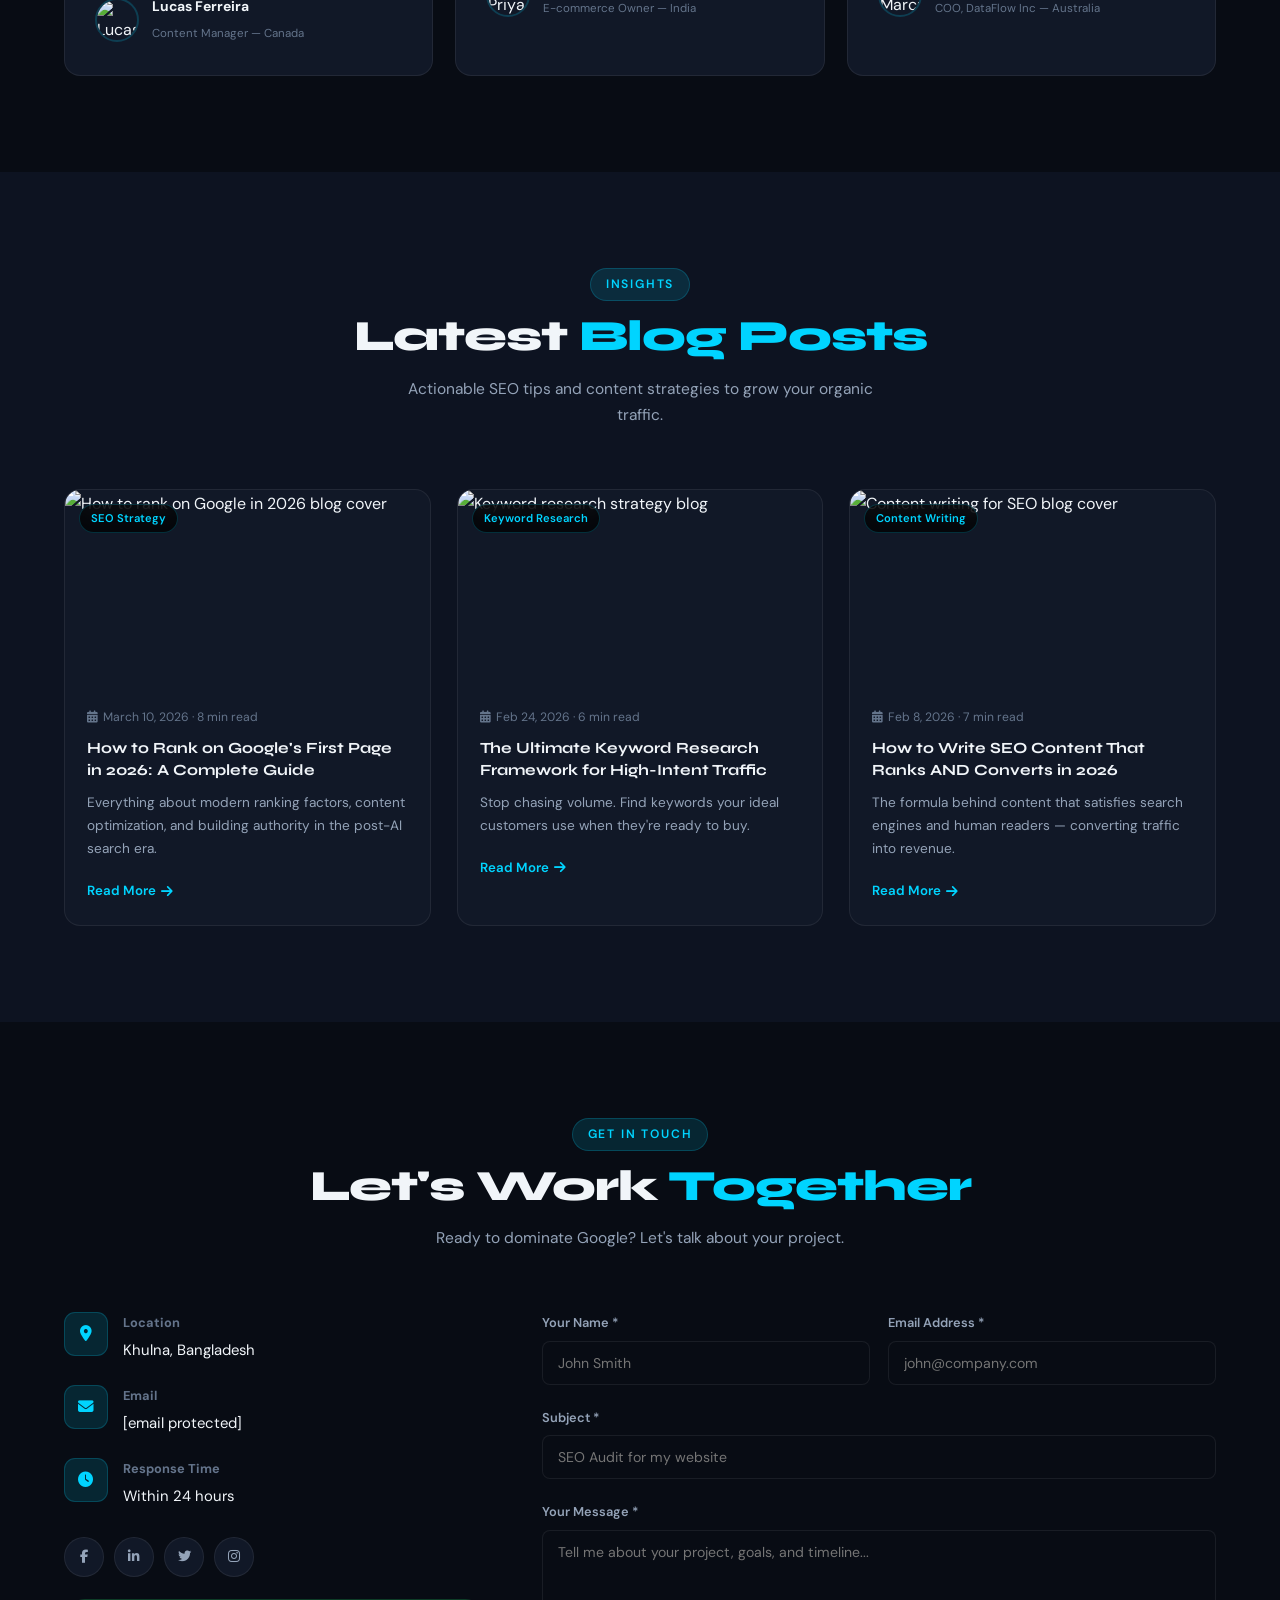
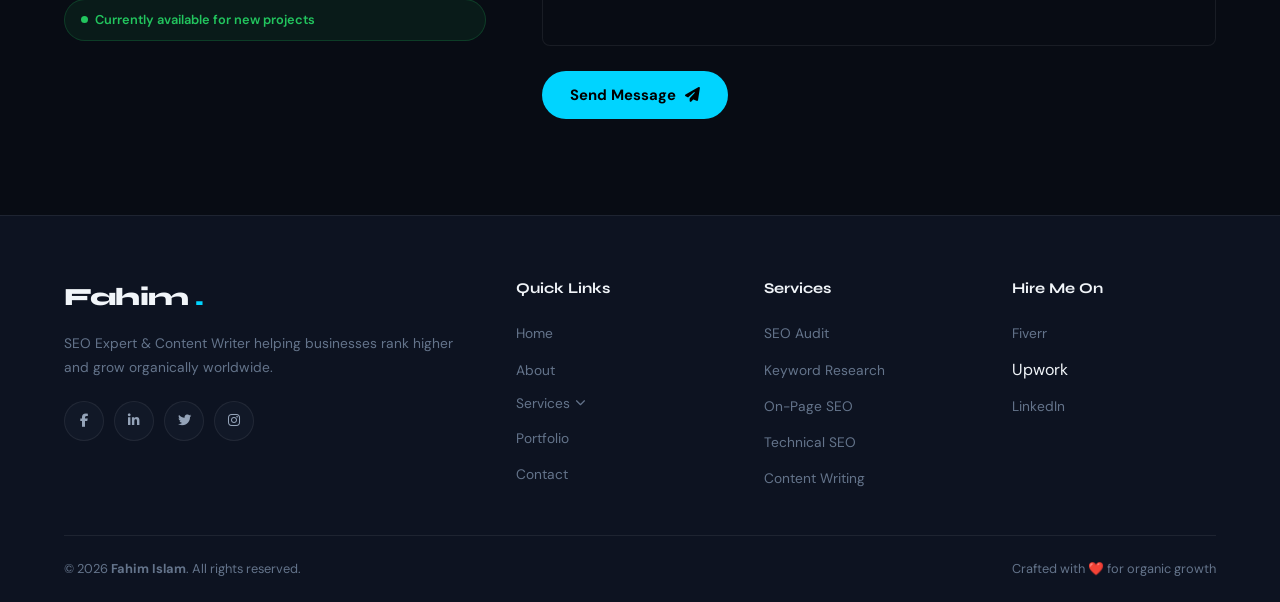
==== commit 55c32125: "Update index.html" ====
--- a/index.html
+++ b/index.html
@@ -623,10 +623,10 @@
       </div>
       <div class="pc" data-a>
         <div class="pi" onclick="lbOpen(3)" style="cursor:zoom-in">
-          <img src="https://images.unsplash.com/photo-1486312338219-ce68d2c6f44d?w=600&q=80" alt="Content writing project for lifestyle blog"/>
+          <img src="print-on-demand.png" alt="USA Google ranking for print on demand companies"/>
           <div class="po" style="pointer-events:none"><span class="plink"><i class="fas fa-search-plus"></i></span></div>
         </div>
-        <div class="pinfo"><span class="ptag">Content Strategy</span><h3>Lifestyle Blog — Authority Building</h3><p>60+ long-form SEO articles targeting high-intent keywords in wellness and fitness.</p><div class="pr"><i class="fas fa-chart-line"></i> Domain Authority: 12 → 38</div></div>
+        <div class="pinfo"><span class="ptag">Ranked in USA for Print on Demand Keywords</span><h3>Lifestyle Blog — Authority Building</h3><p>Ranked a print on demand website on Google USA for competitive keywords like “best print on demand companies,” improving visibility and organic traffic.</p><div class="pr"><i class="fas fa-chart-line"></i> Domain Authority: 12 → 38</div></div>
       </div>
       <div class="pc" data-a data-d="1">
         <div class="pi" onclick="lbOpen(4)" style="cursor:zoom-in">
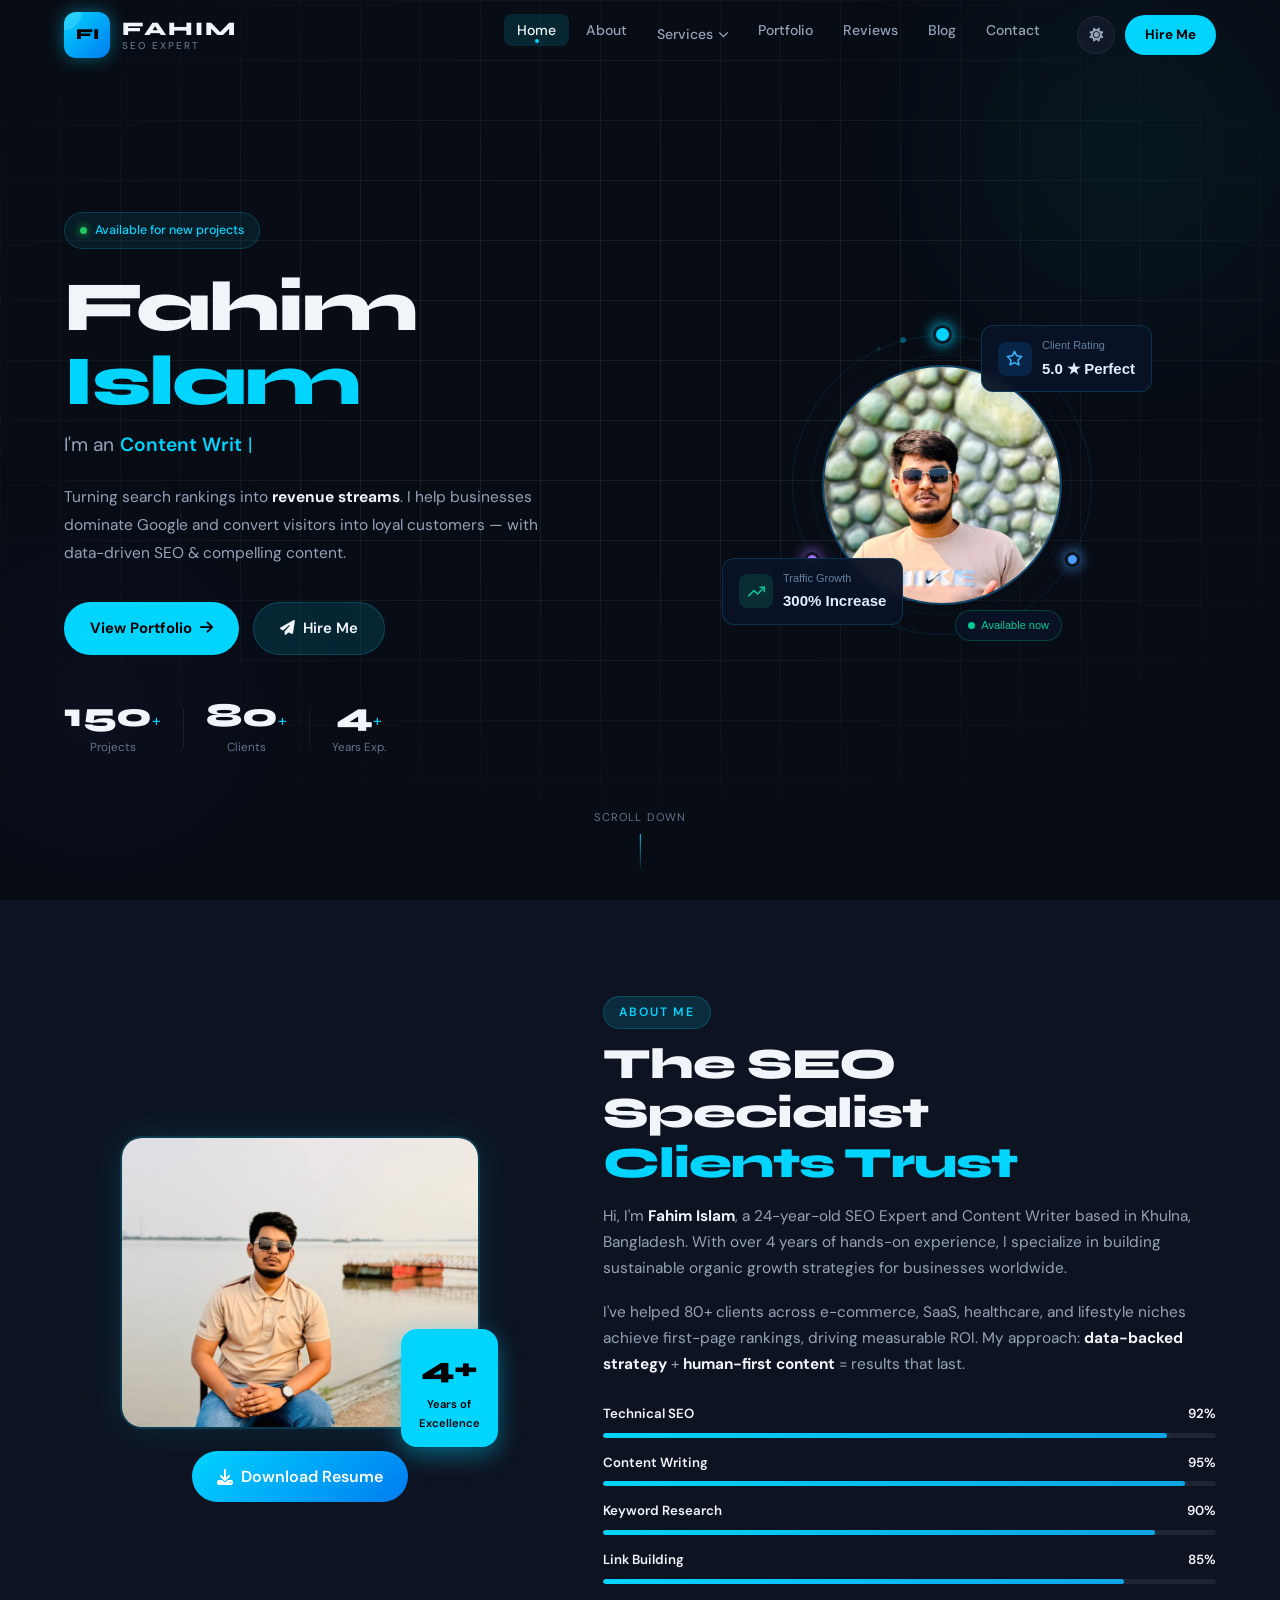
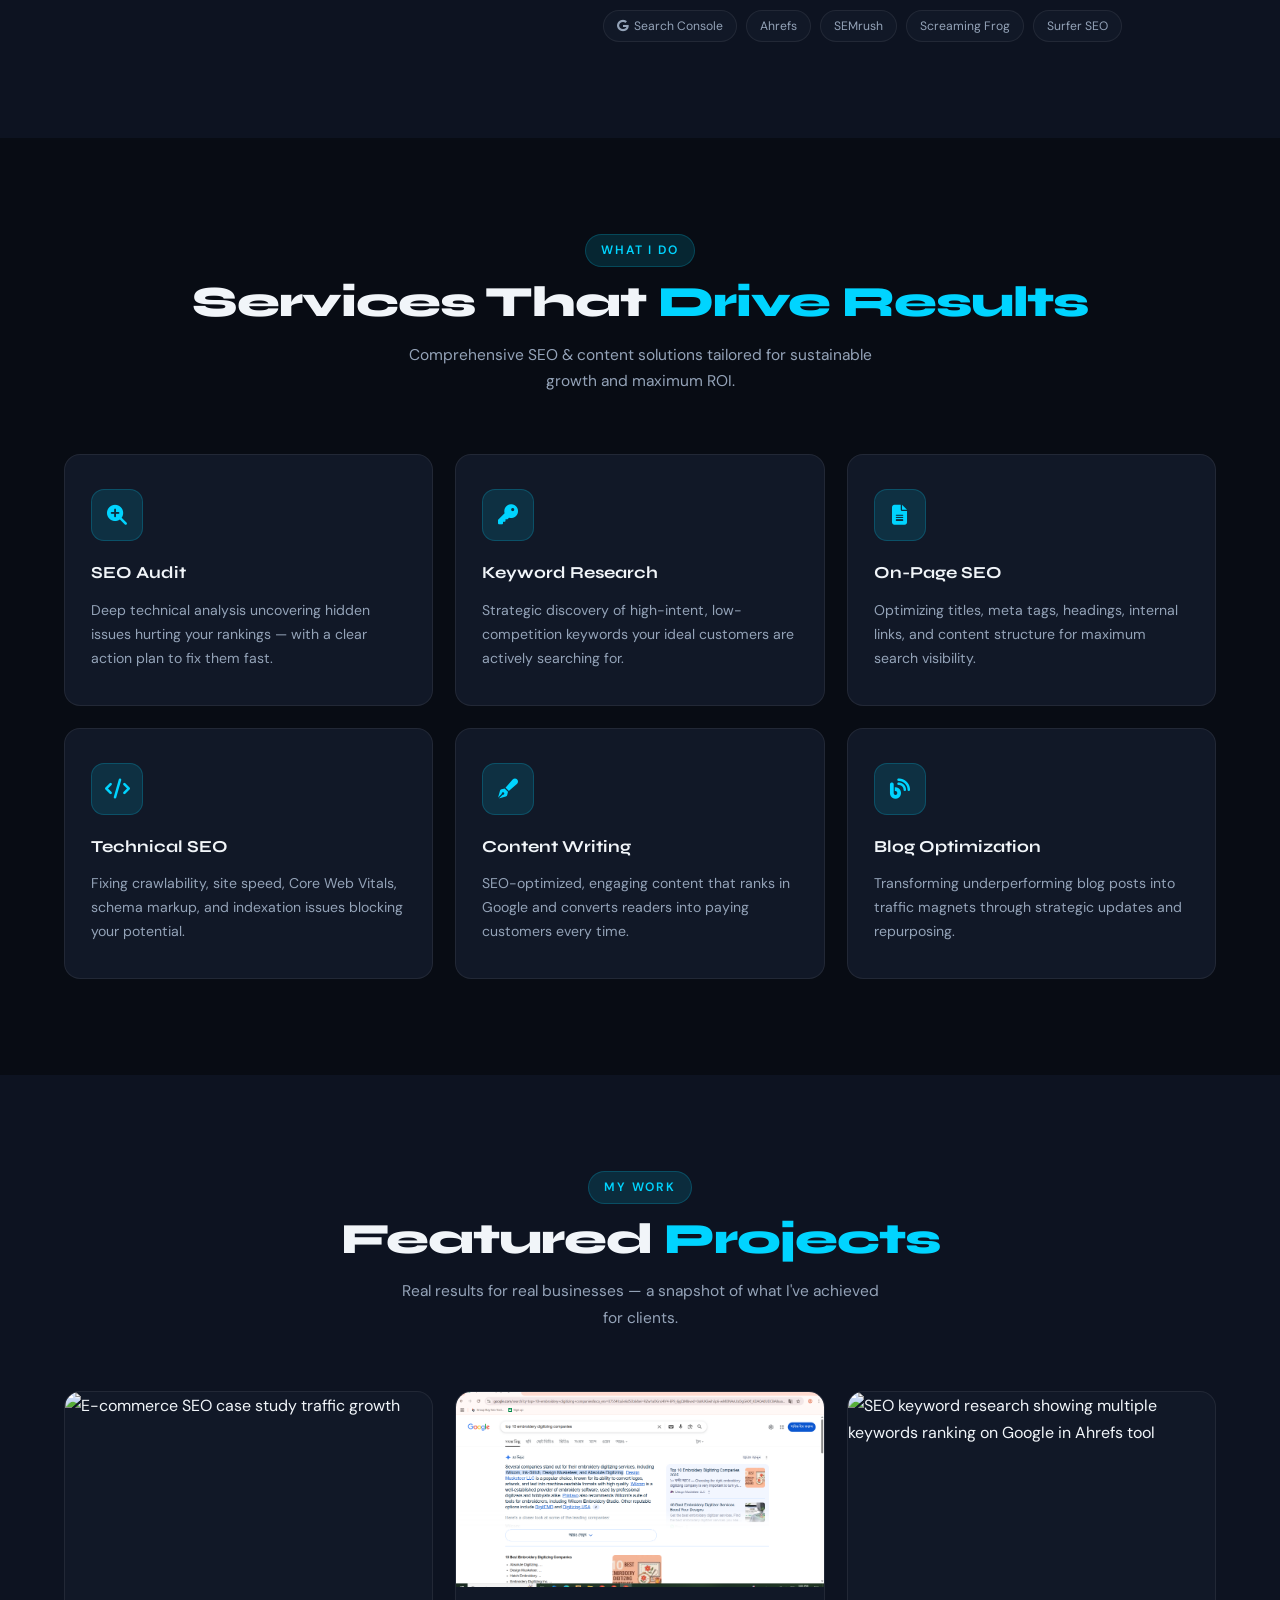
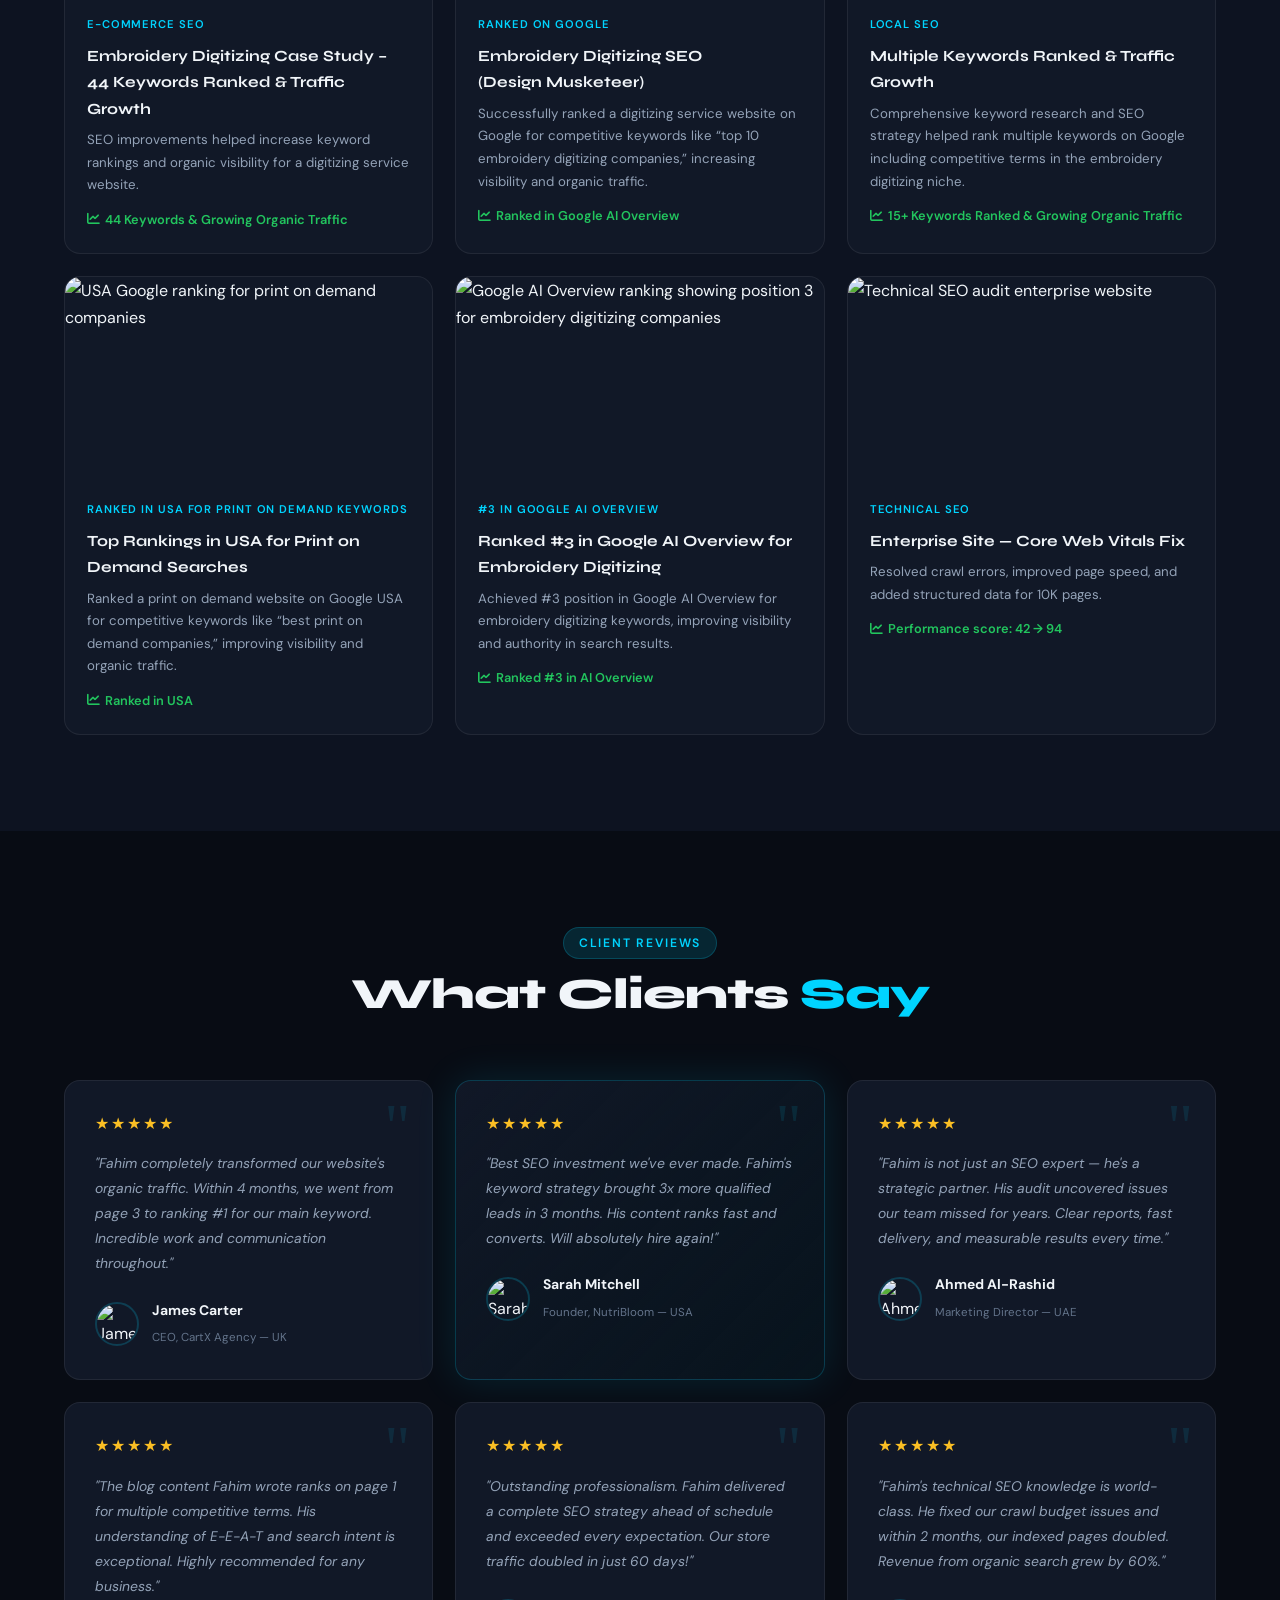
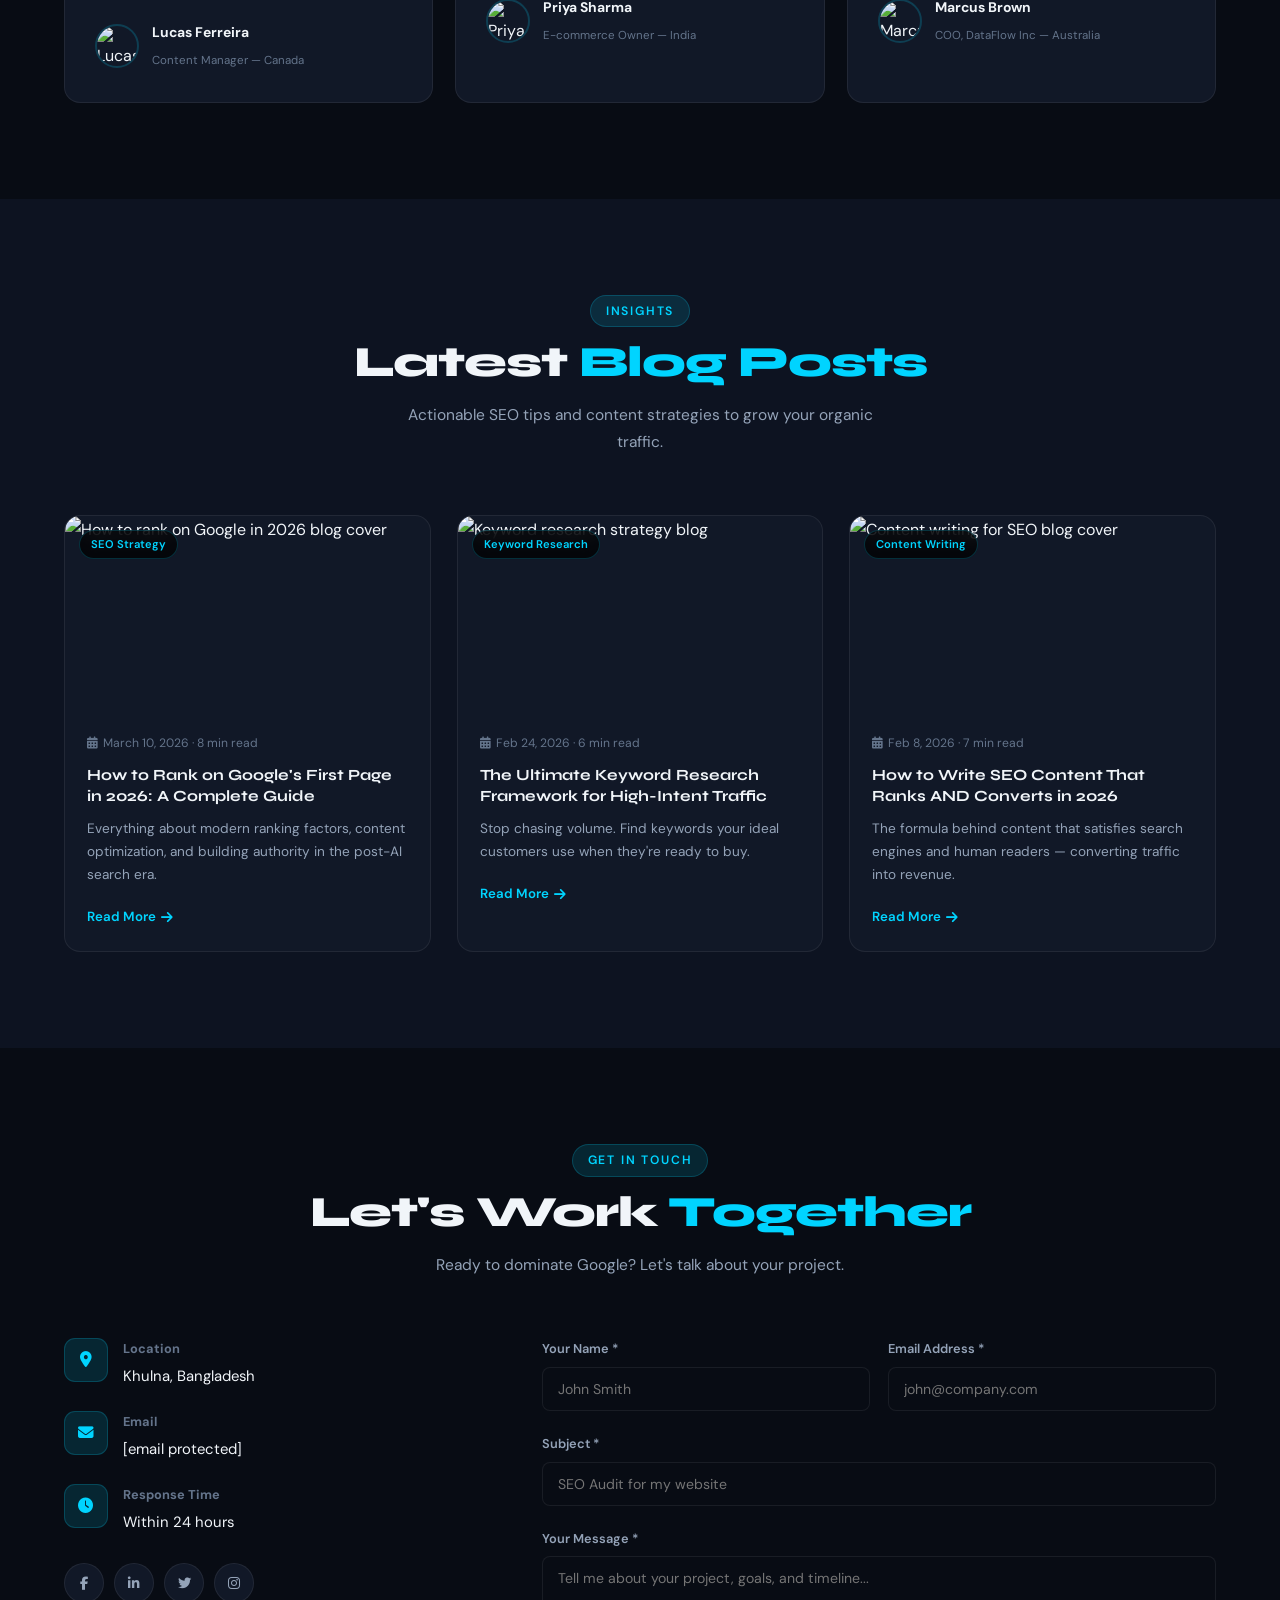
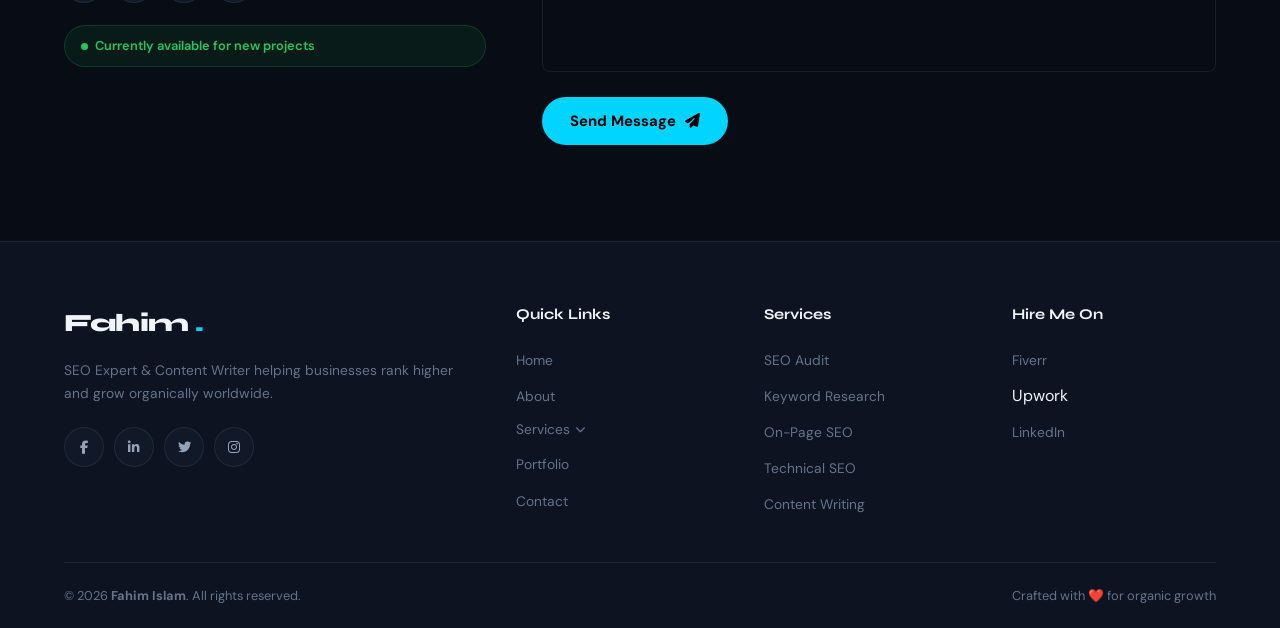
==== commit f01a5cdf: "Update index.html" ====
--- a/index.html
+++ b/index.html
@@ -626,14 +626,14 @@
           <img src="print-on-demand.png" alt="USA Google ranking for print on demand companies"/>
           <div class="po" style="pointer-events:none"><span class="plink"><i class="fas fa-search-plus"></i></span></div>
         </div>
-        <div class="pinfo"><span class="ptag">Ranked in USA for Print on Demand Keywords</span><h3>Lifestyle Blog — Authority Building</h3><p>Ranked a print on demand website on Google USA for competitive keywords like “best print on demand companies,” improving visibility and organic traffic.</p><div class="pr"><i class="fas fa-chart-line"></i> Domain Authority: 12 → 38</div></div>
+        <div class="pinfo"><span class="ptag">Ranked in USA for Print on Demand Keywords</span><h3>Top Rankings in USA for Print on Demand Searches</h3><p>Ranked a print on demand website on Google USA for competitive keywords like “best print on demand companies,” improving visibility and organic traffic.</p><div class="pr"><i class="fas fa-chart-line"></i> Ranked in USA</div></div>
       </div>
       <div class="pc" data-a data-d="1">
         <div class="pi" onclick="lbOpen(4)" style="cursor:zoom-in">
-          <img src="https://images.unsplash.com/photo-1499750310107-5fef28a66643?w=600&q=80" alt="Blog optimization content refresh"/>
+          <img src="rank.png" alt="Google AI Overview ranking showing position 3 for embroidery digitizing companies"/>
           <div class="po" style="pointer-events:none"><span class="plink"><i class="fas fa-search-plus"></i></span></div>
         </div>
-        <div class="pinfo"><span class="ptag">Blog Optimization</span><h3>Travel Blog — Content Refresh</h3><p>Refreshed 80+ outdated travel articles improving E-E-A-T and internal linking.</p><div class="pr"><i class="fas fa-chart-line"></i> 190% increase in impressions</div></div>
+        <div class="pinfo"><span class="ptag">#3 in Google AI Overview</span><h3>Ranked #3 in Google AI Overview for Embroidery Digitizing</h3><p>Achieved #3 position in Google AI Overview for embroidery digitizing keywords, improving visibility and authority in search results.</p><div class="pr"><i class="fas fa-chart-line"></i> Ranked #3 in AI Overview</div></div>
       </div>
       <div class="pc" data-a data-d="2">
         <div class="pi" onclick="lbOpen(5)" style="cursor:zoom-in">
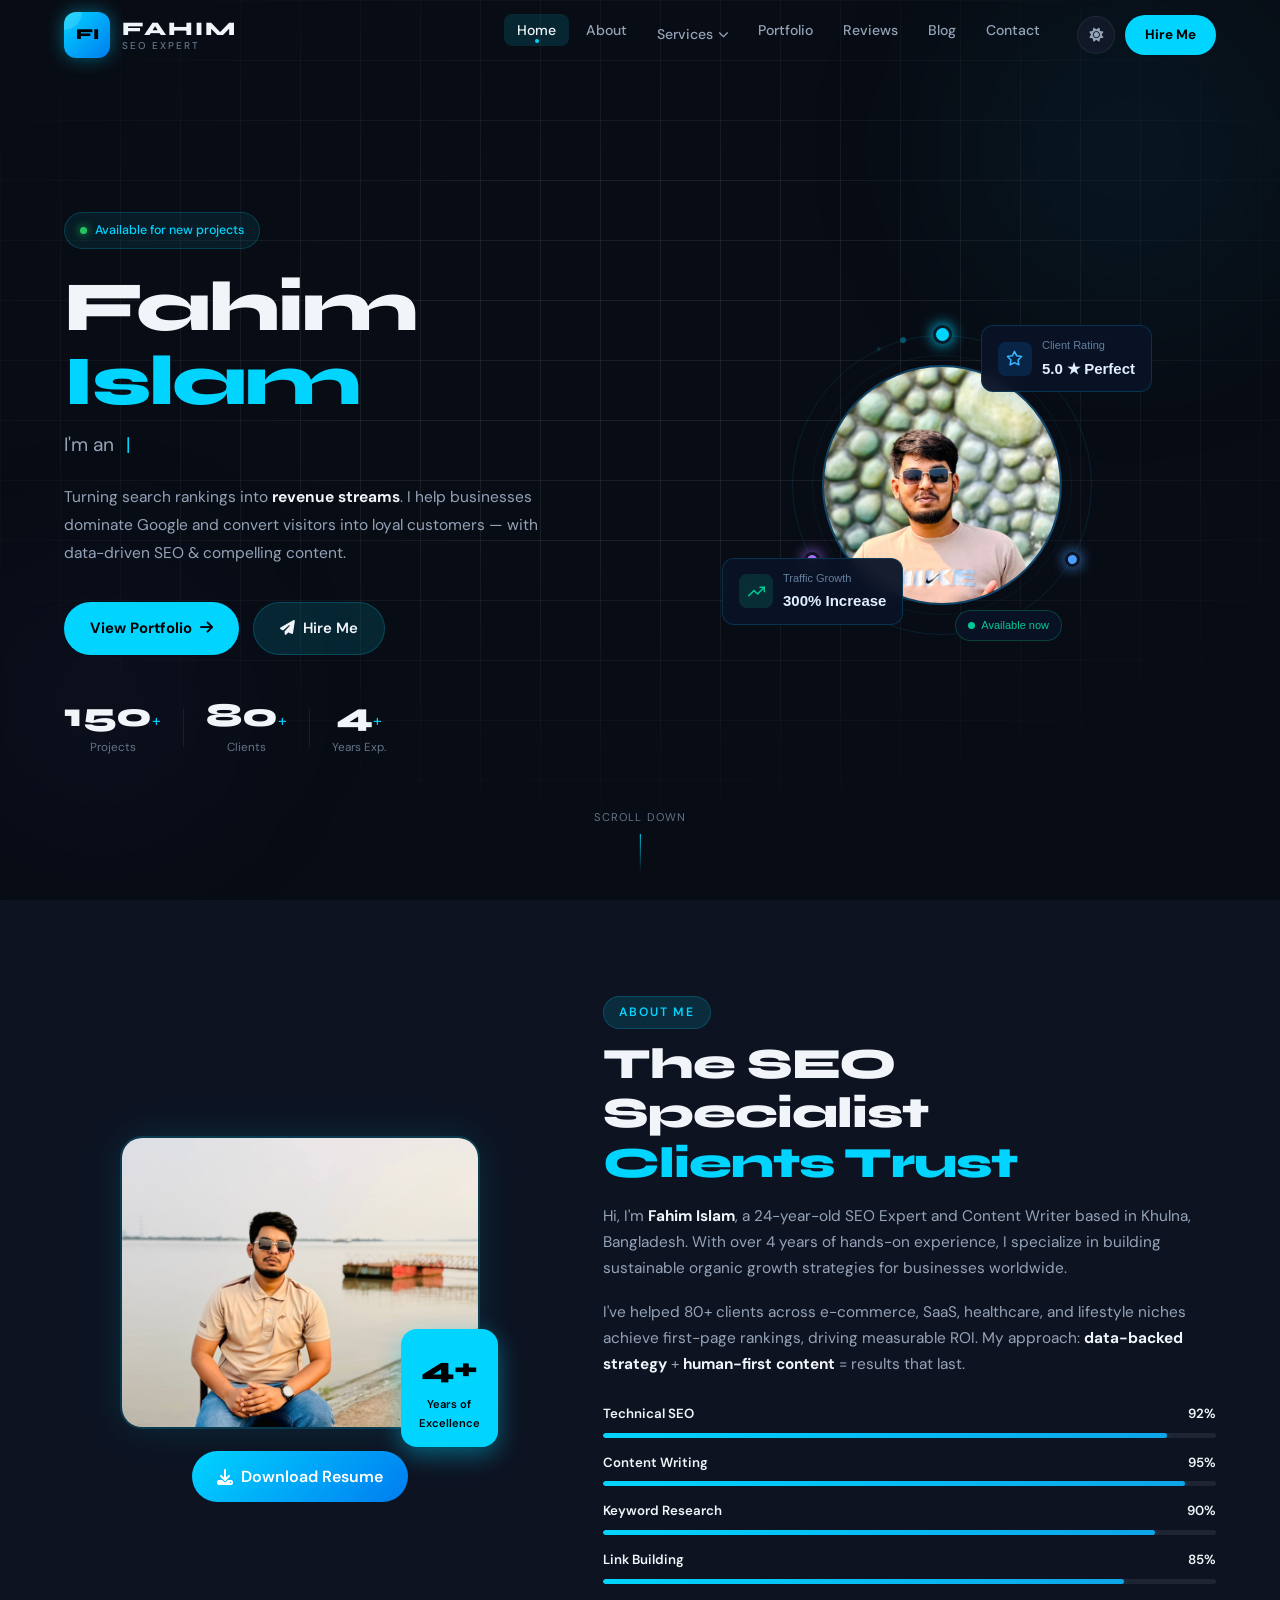
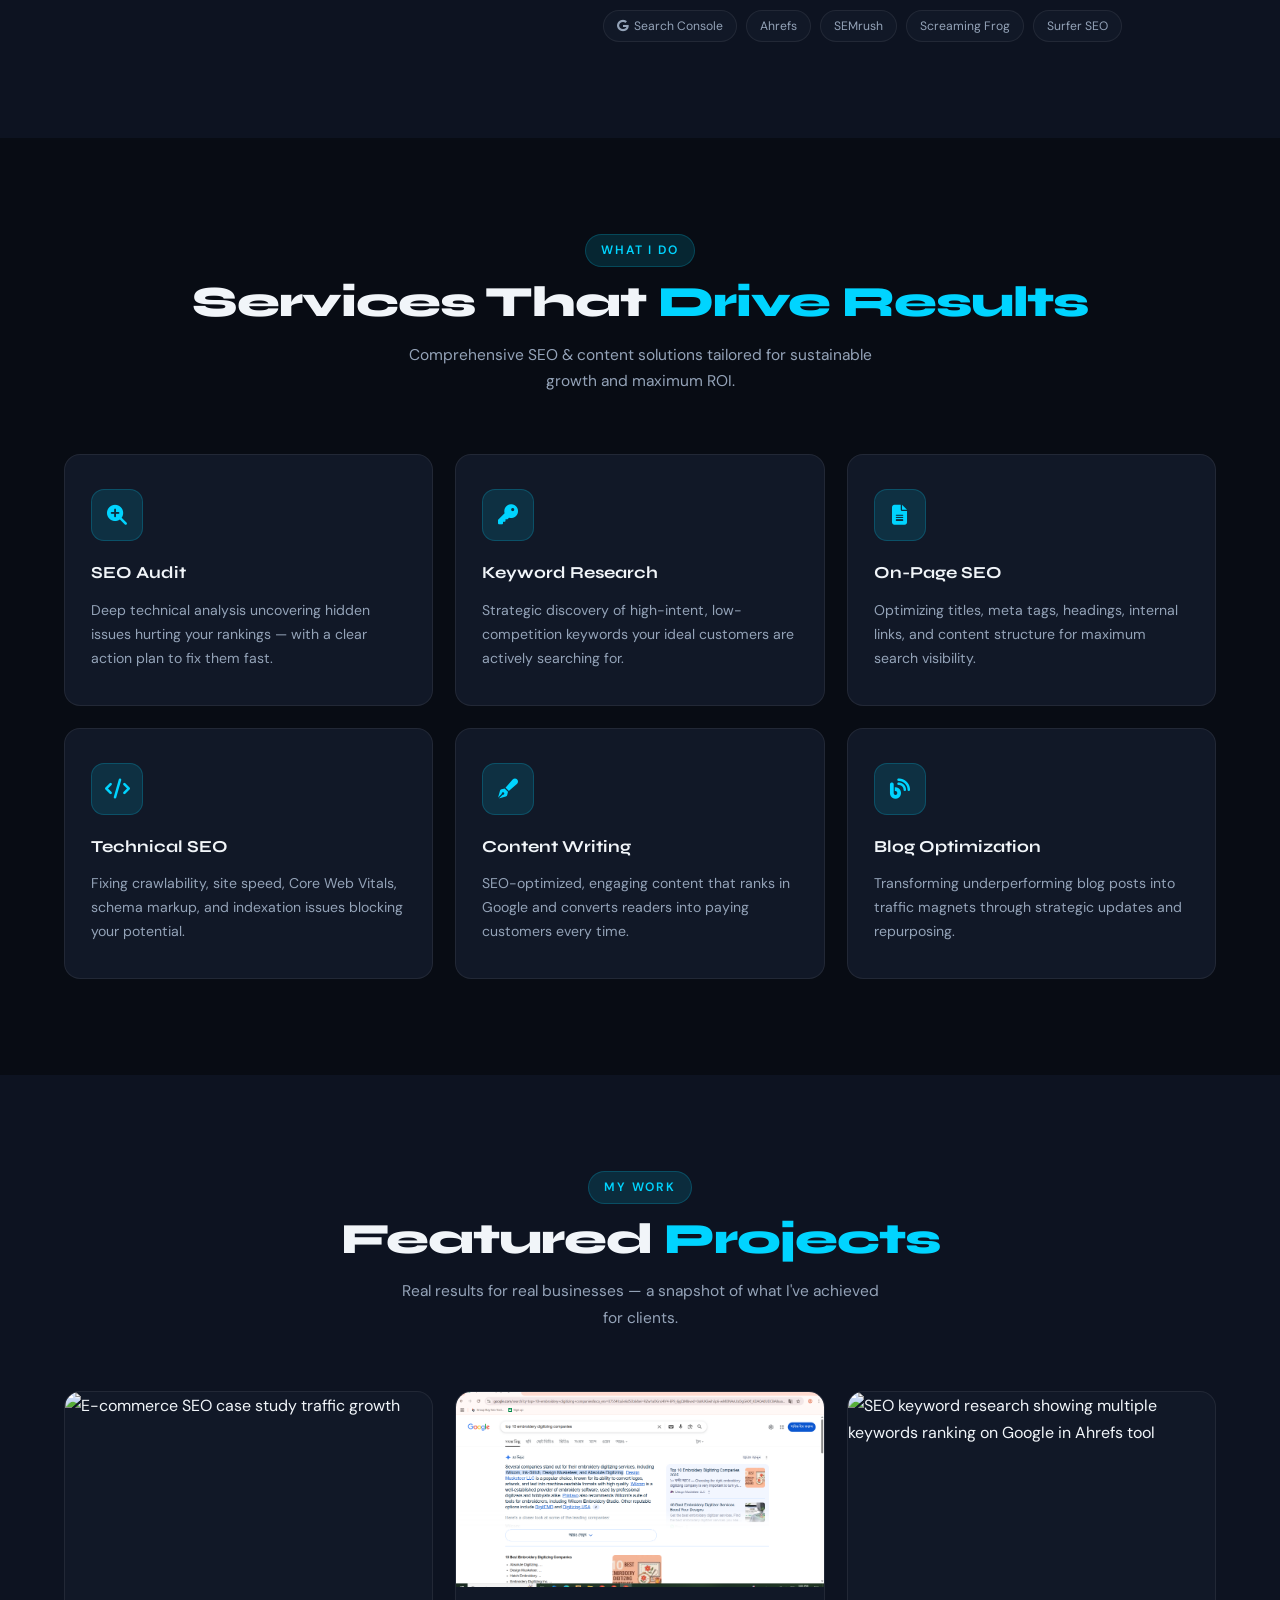
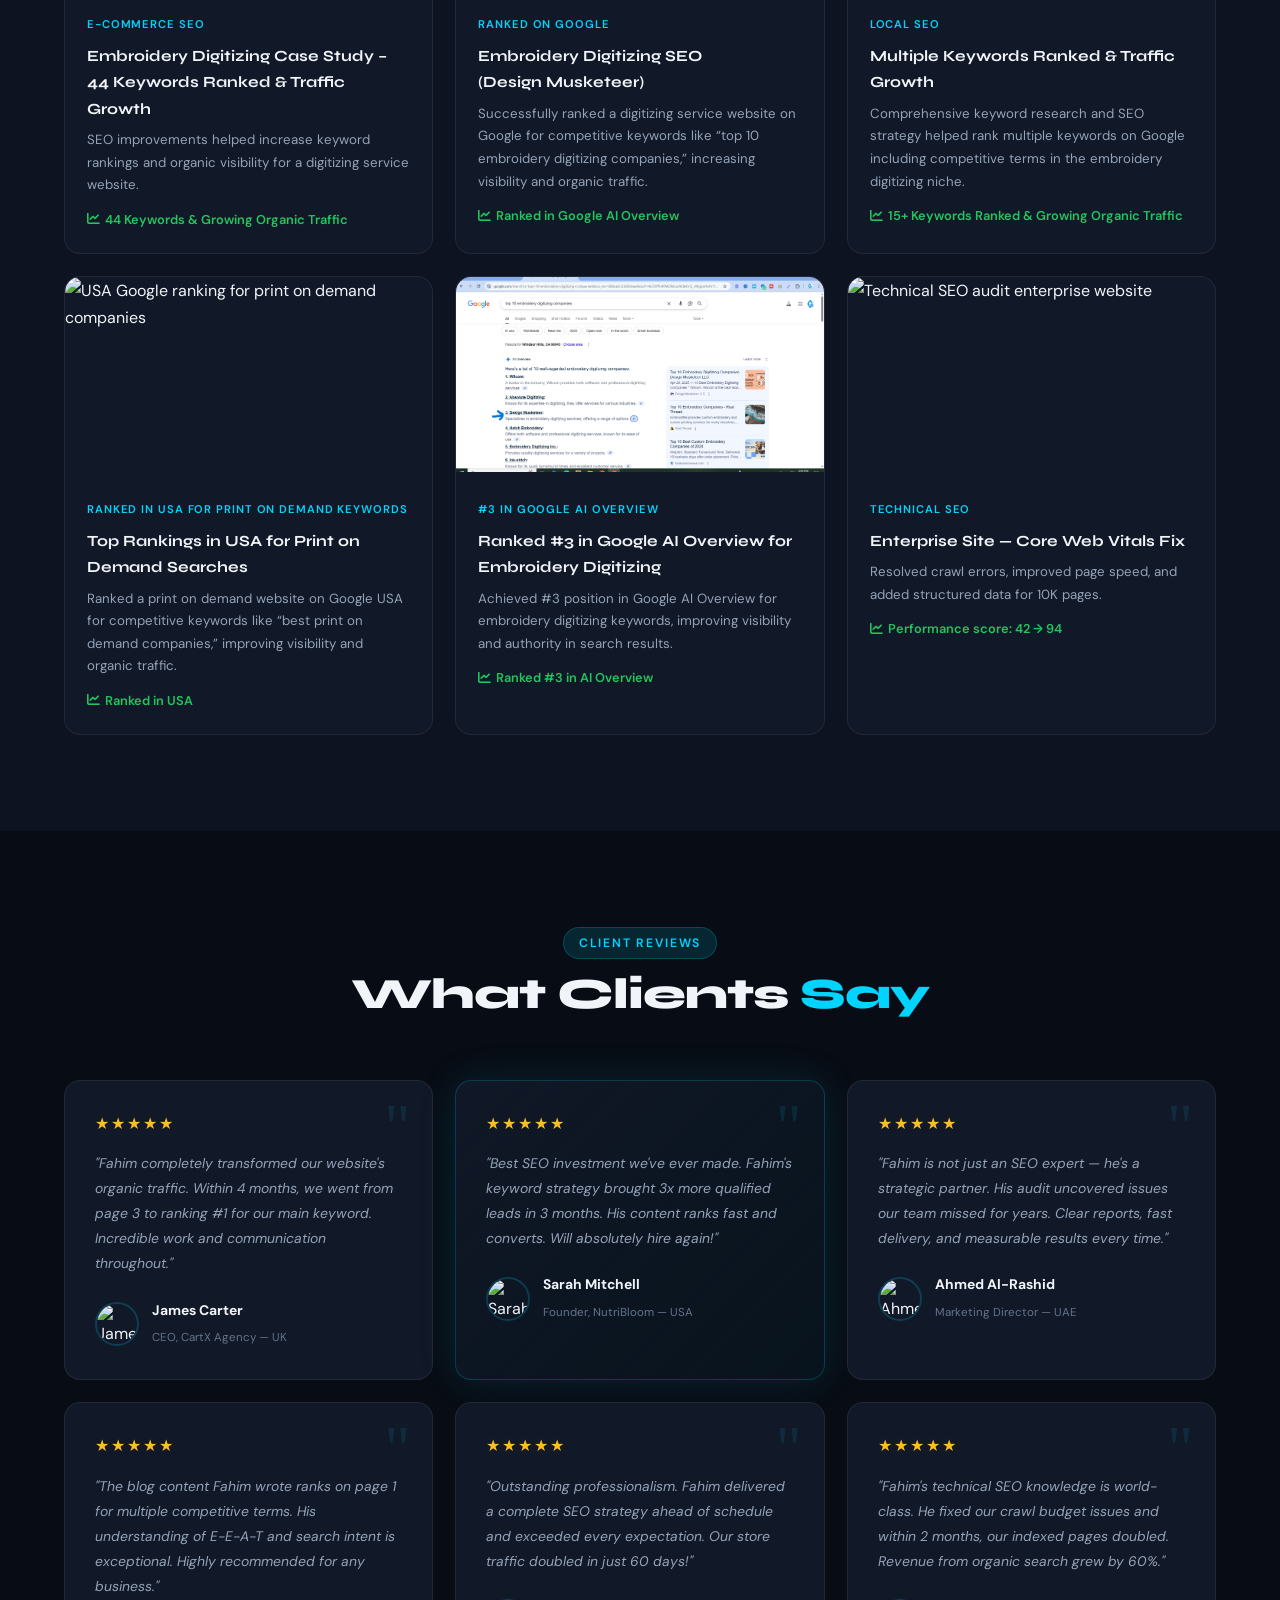
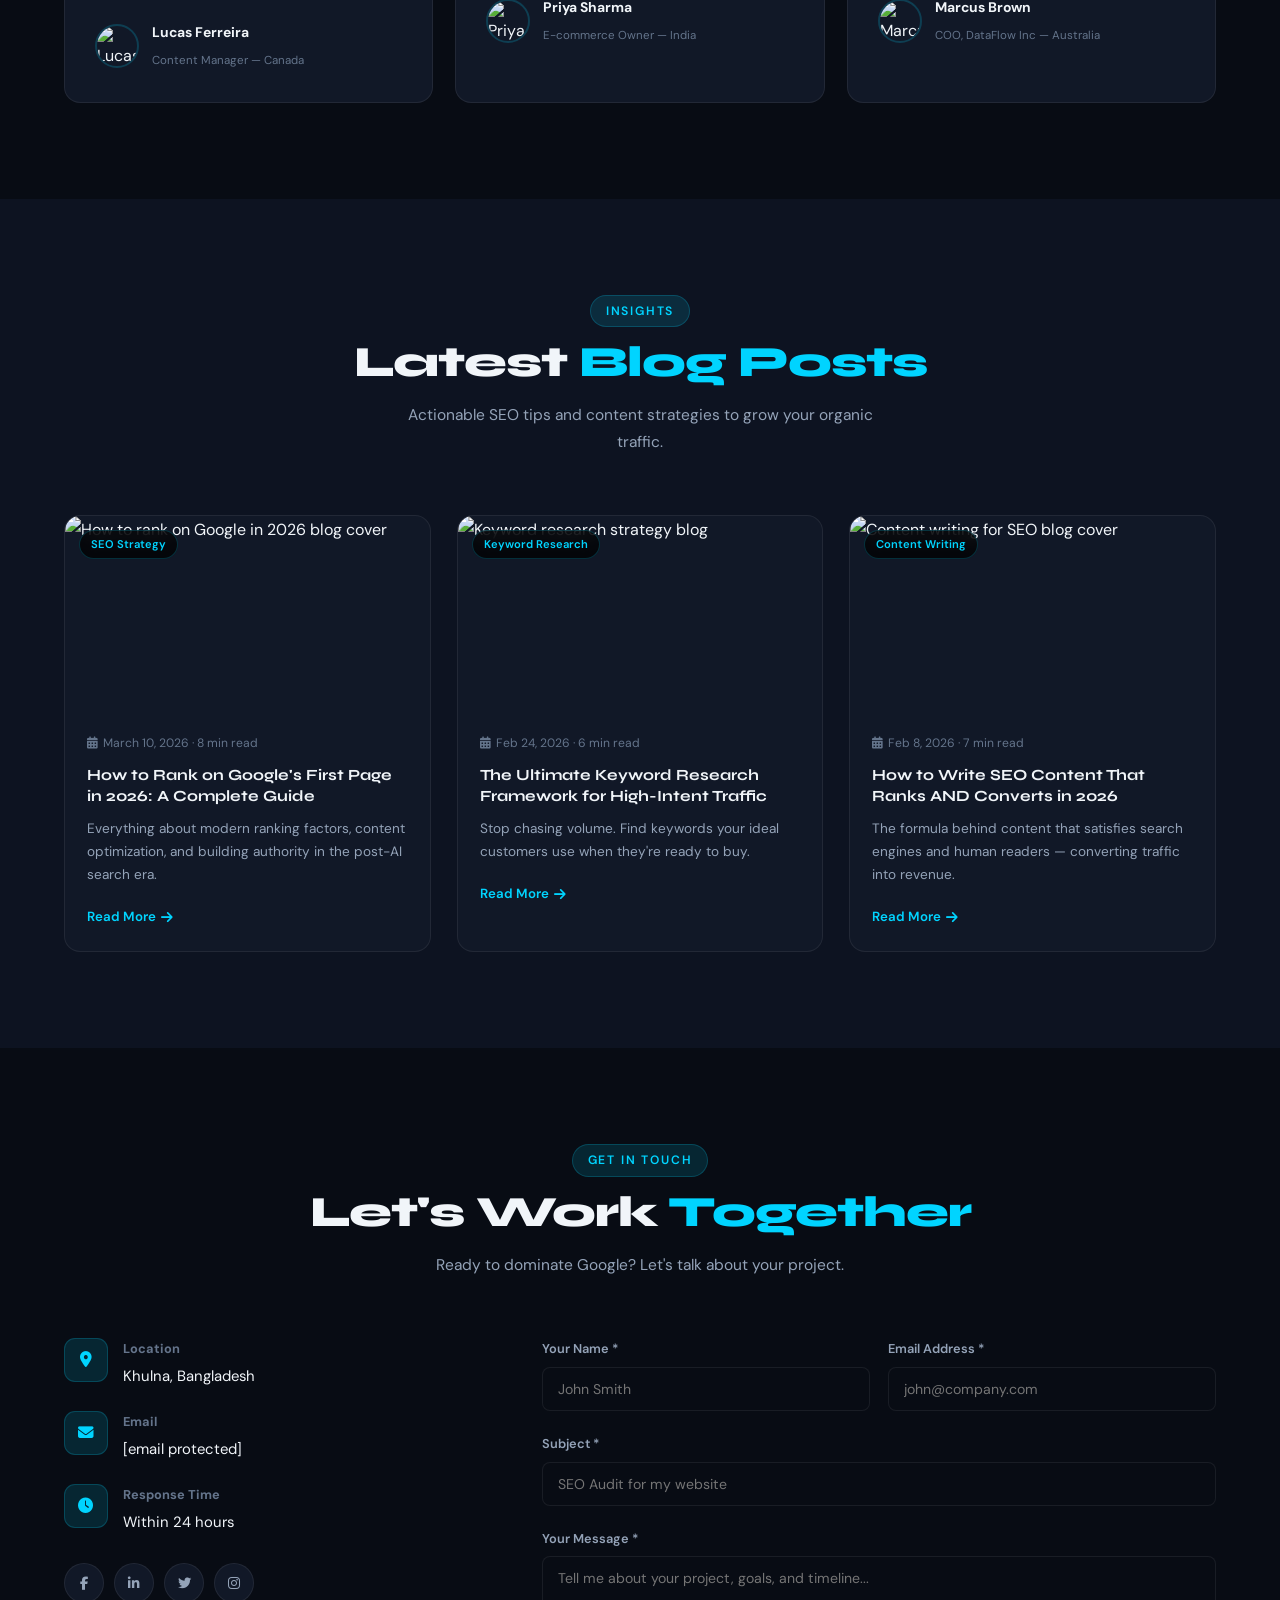
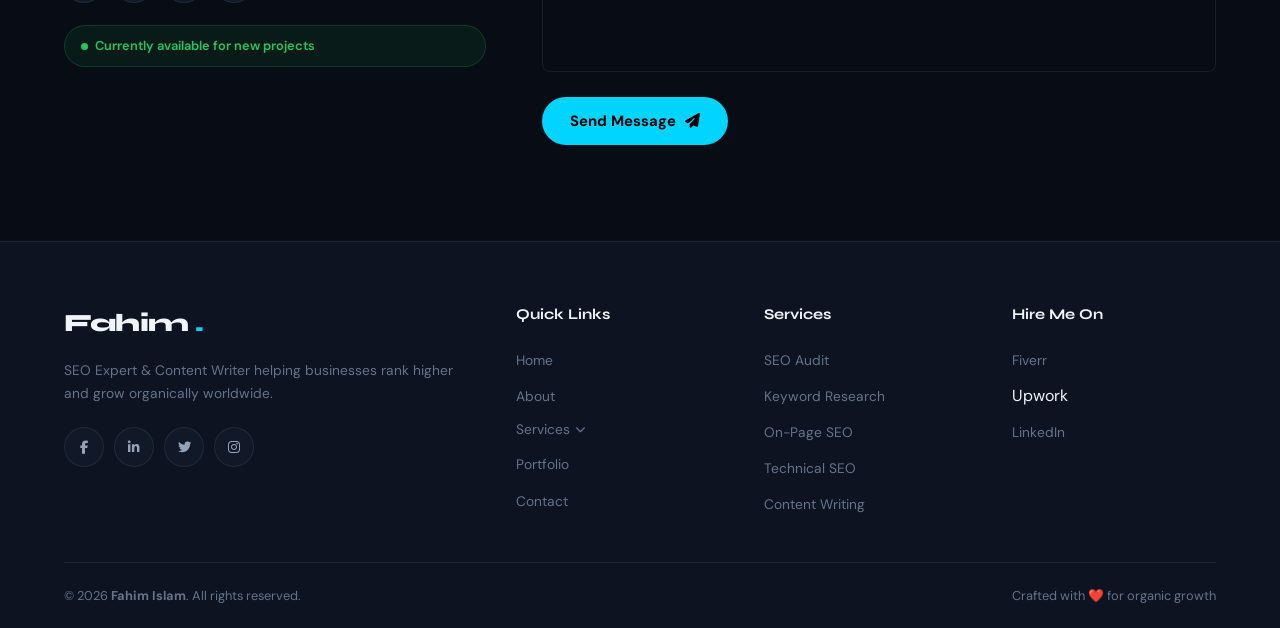
==== commit 9b38b442: "Update index.html" ====
--- a/index.html
+++ b/index.html
@@ -630,7 +630,7 @@
       </div>
       <div class="pc" data-a data-d="1">
         <div class="pi" onclick="lbOpen(4)" style="cursor:zoom-in">
-          <img src="rank.png" alt="Google AI Overview ranking showing position 3 for embroidery digitizing companies"/>
+          <img src="rank-google.png" alt="Google AI Overview ranking showing position 3 for embroidery digitizing companies"/>
           <div class="po" style="pointer-events:none"><span class="plink"><i class="fas fa-search-plus"></i></span></div>
         </div>
         <div class="pinfo"><span class="ptag">#3 in Google AI Overview</span><h3>Ranked #3 in Google AI Overview for Embroidery Digitizing</h3><p>Achieved #3 position in Google AI Overview for embroidery digitizing keywords, improving visibility and authority in search results.</p><div class="pr"><i class="fas fa-chart-line"></i> Ranked #3 in AI Overview</div></div>
